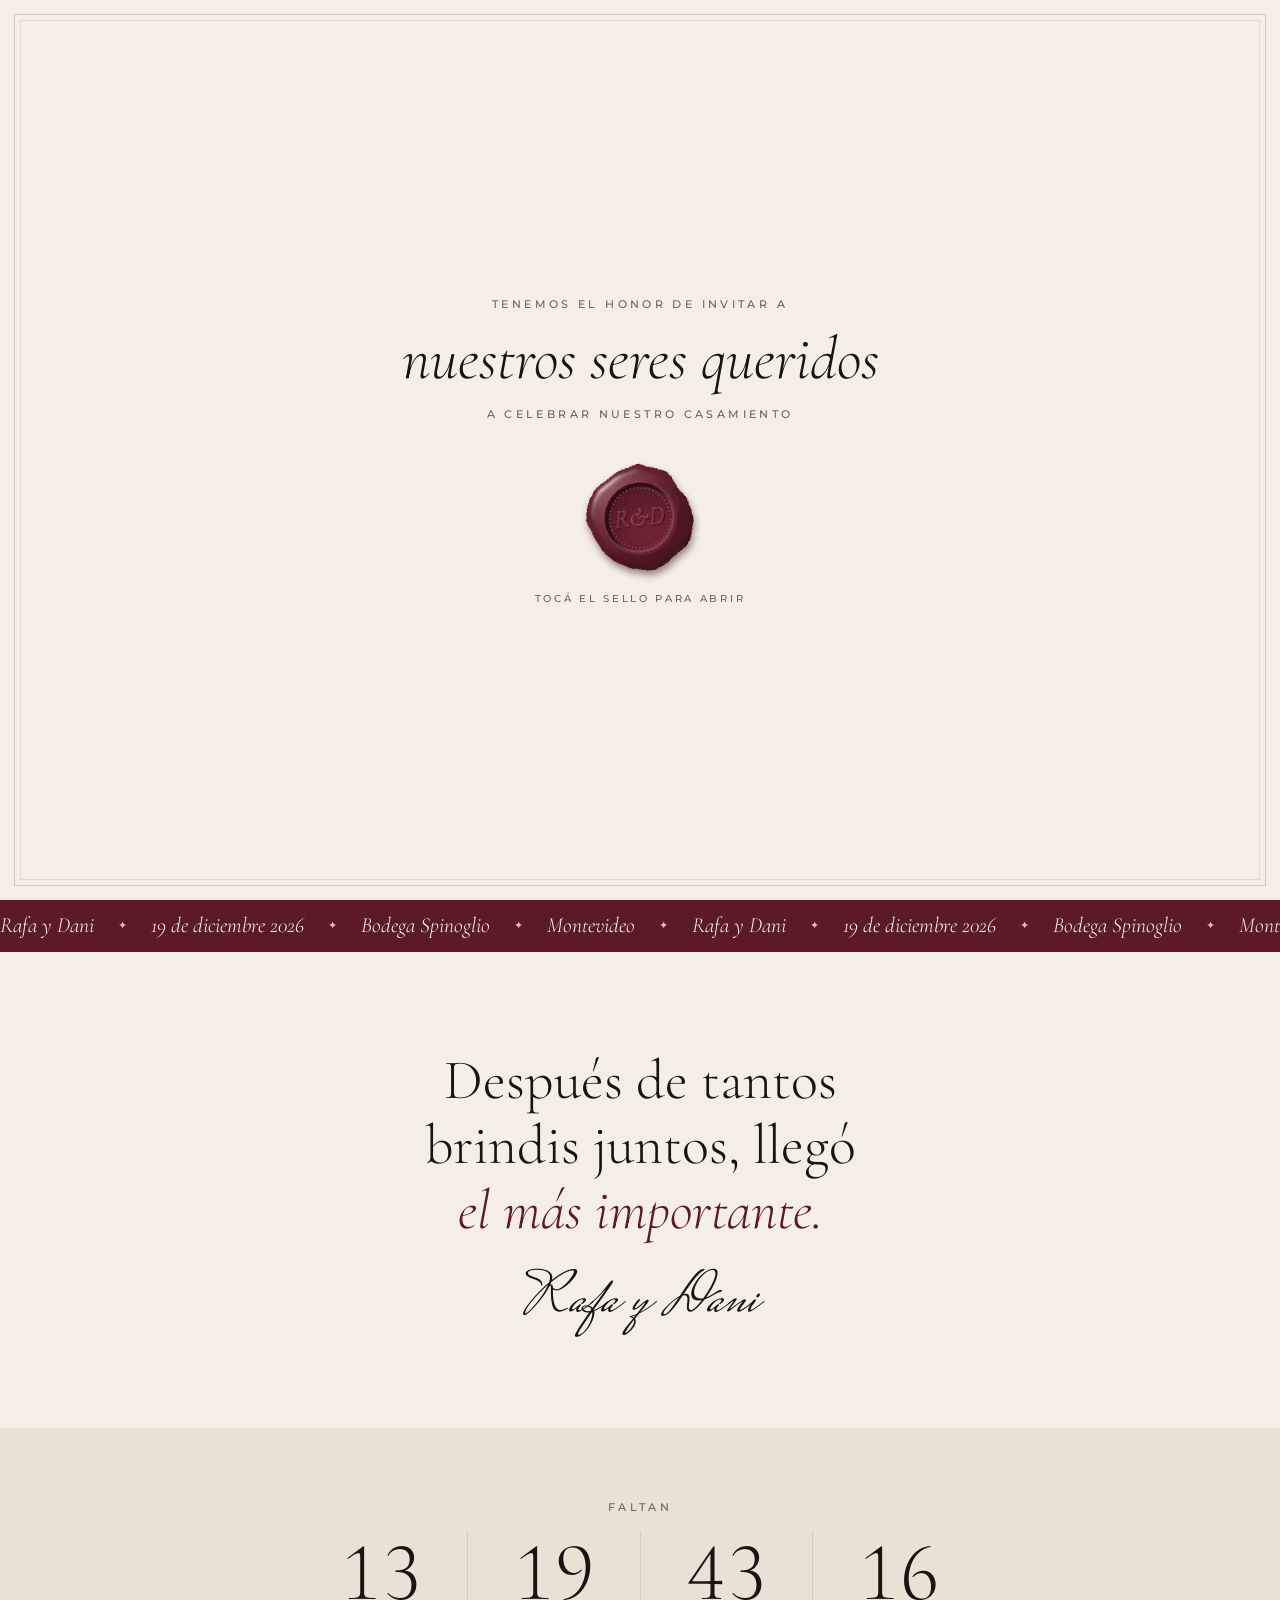
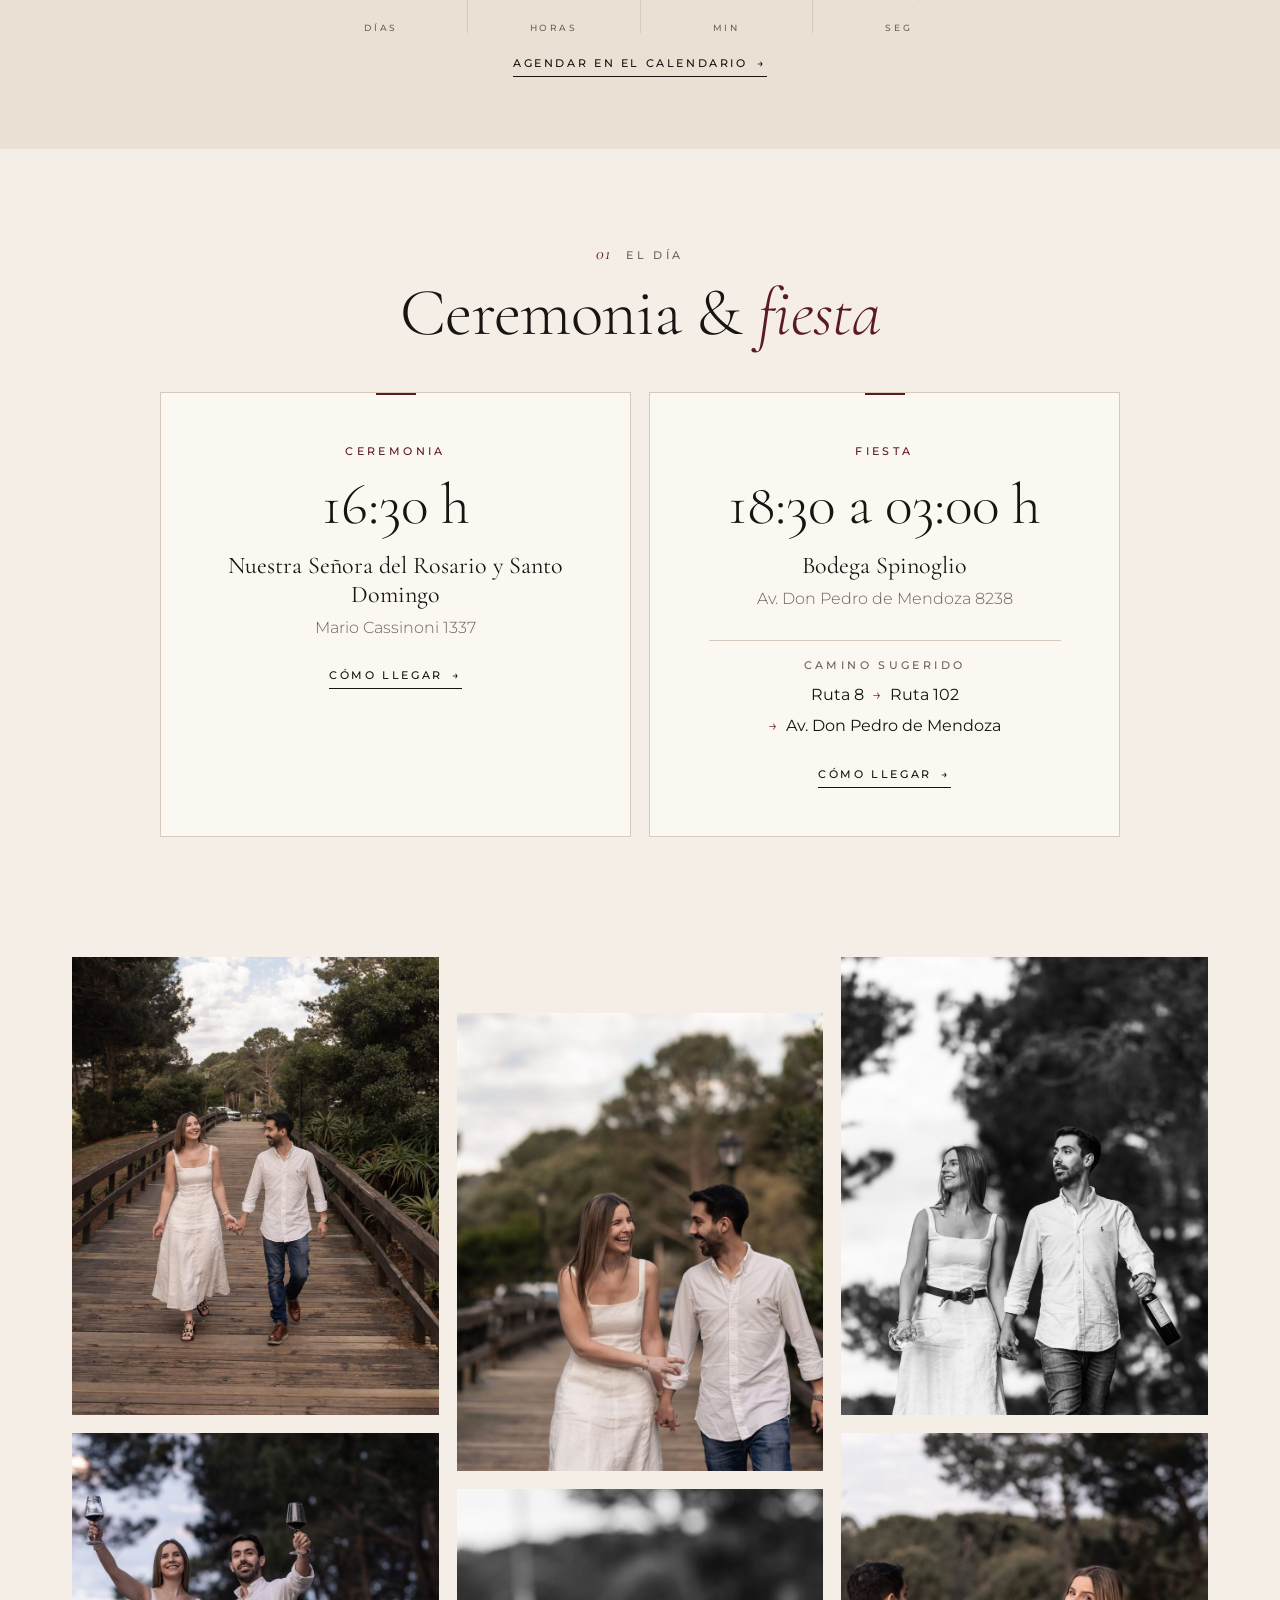
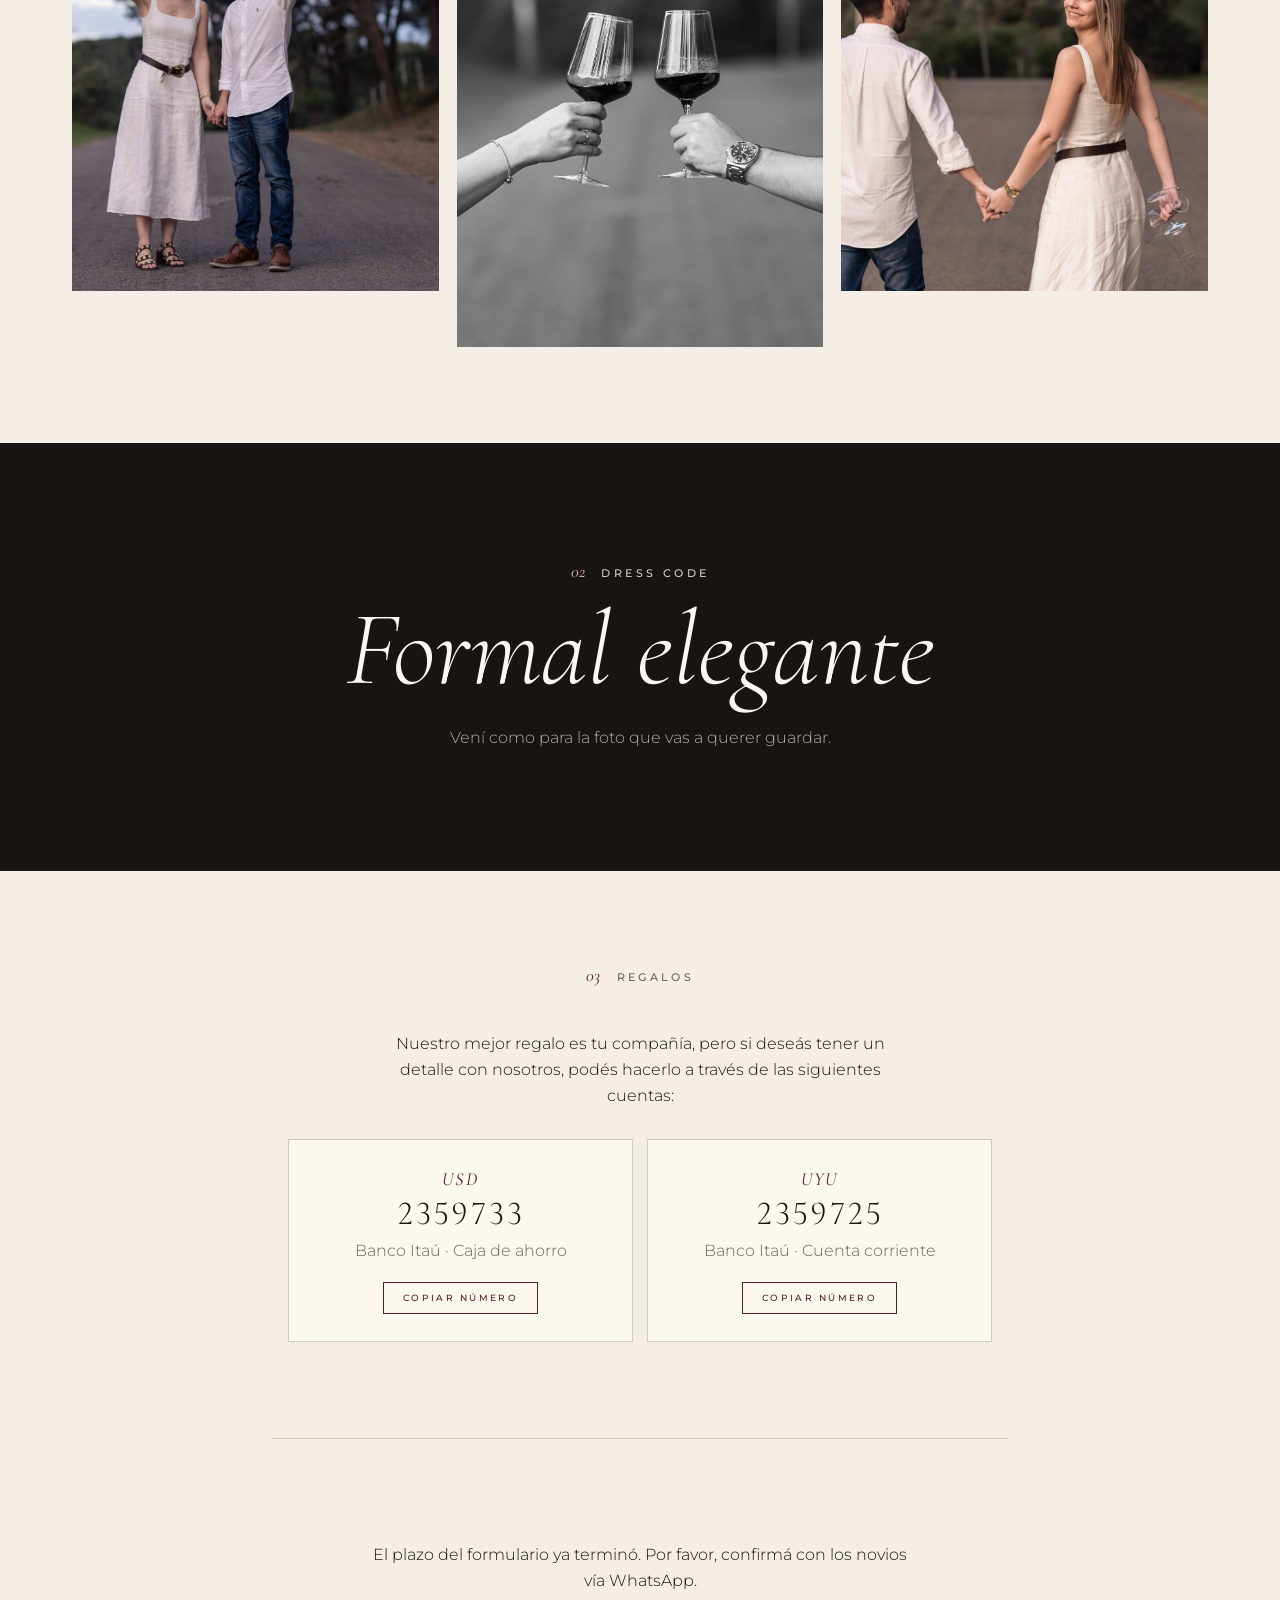
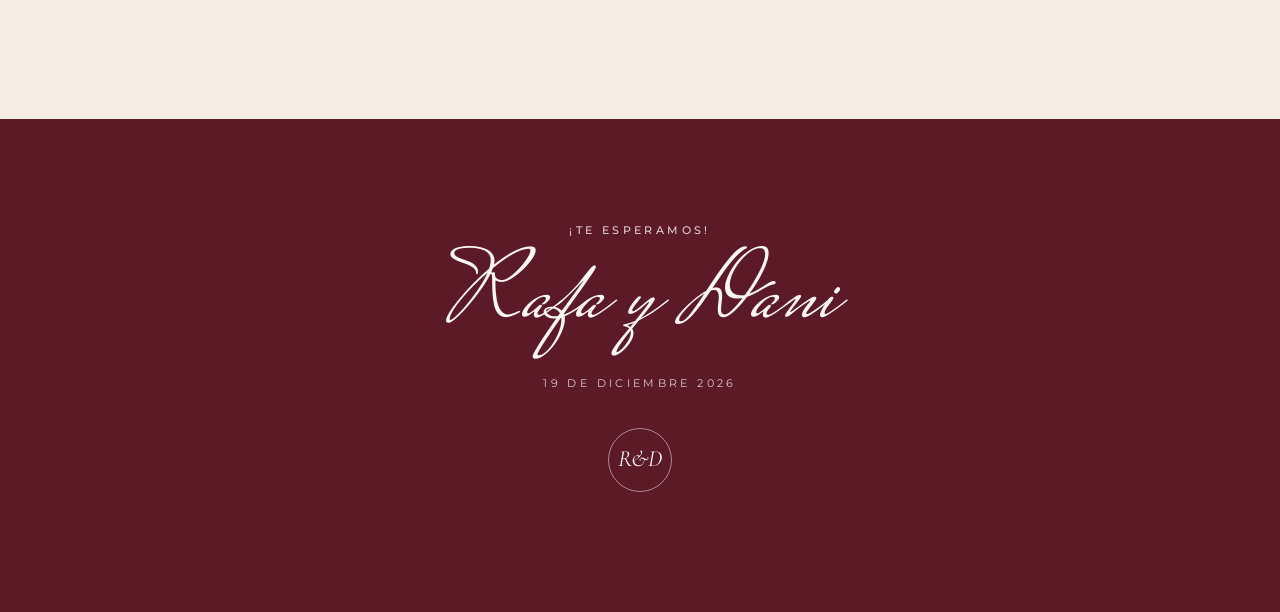
==== v2/index.html @ d3365240 "v2: sello de lacre más realista Reemplaza el círculo bordó plano por un sello dibujado en SVG: cera " ====
<!DOCTYPE html>
<html lang="es">
<head>
  <meta charset="UTF-8">
  <meta name="viewport" content="width=device-width, initial-scale=1">
  <!-- Propuesta de rediseño: comparte config.js, app.js y assets con la versión principal. -->
  <base href="../">
  <title>Rafa & Dani · 19.12.2026</title>
  <meta name="description" content="Nos casamos el 19 de diciembre de 2026. ¡Te esperamos!">
  <meta property="og:title" content="Rafa & Dani · Nos casamos">
  <meta property="og:description" content="19 de diciembre de 2026 · Confirmá tu asistencia antes del 19 de noviembre">
  <meta property="og:image" content="https://iferrero-leenspace.github.io/rafaydani/assets/og.jpg">
  <meta property="og:type" content="website">
  <meta name="theme-color" content="#F4EEE6">
  <link rel="icon" href="assets/flor.png">
  <link rel="preconnect" href="https://fonts.googleapis.com">
  <link rel="preconnect" href="https://fonts.gstatic.com" crossorigin>
  <link href="https://fonts.googleapis.com/css2?family=Cormorant+Garamond:ital,wght@0,300;0,400;0,500;1,300;1,400&family=Montserrat:ital,wght@0,300;0,400;0,500;1,300&family=Mrs+Saint+Delafield&display=swap" rel="stylesheet">
  <link rel="stylesheet" href="v2/styles.css">
</head>
<body class="cerrado">

  <!-- Sobre con lacre: el clic habilita la música -->
  <div id="sobre" class="sobre" role="dialog" aria-label="Invitación">
    <div class="sobre__contenido">
      <p class="ojo">Tenemos el honor de invitar a</p>
      <p id="sobre-para" class="sobre__para">nuestros seres queridos</p>
      <p class="ojo">a celebrar nuestro casamiento</p>
      <button id="abrir" class="lacre" type="button" aria-label="Abrir invitación">
        <!-- Sello de lacre: cera con borde irregular, brillo, disco estampado y monograma en relieve -->
        <svg class="lacre__svg" viewBox="0 0 140 140" aria-hidden="true">
          <defs>
            <radialGradient id="lacre-cera" cx="38%" cy="32%" r="80%">
              <stop offset="0" stop-color="#8E2C3E"/>
              <stop offset=".5" stop-color="#5E1626"/>
              <stop offset="1" stop-color="#2C0710"/>
            </radialGradient>
            <radialGradient id="lacre-disco" cx="62%" cy="68%" r="85%">
              <stop offset="0" stop-color="#6E1C2C"/>
              <stop offset=".75" stop-color="#4E1220"/>
              <stop offset="1" stop-color="#360A14"/>
            </radialGradient>
            <!-- borde irregular de cera derramada, suavizado -->
            <filter id="lacre-borde" x="-15%" y="-15%" width="130%" height="130%">
              <feTurbulence type="fractalNoise" baseFrequency=".03" numOctaves="2" seed="11" result="ruido"/>
              <feDisplacementMap in="SourceGraphic" in2="ruido" scale="12" xChannelSelector="R" yChannelSelector="G" result="desplazado"/>
              <feGaussianBlur in="desplazado" stdDeviation="1.4" result="suave"/>
              <feColorMatrix in="suave" type="matrix" values="1 0 0 0 0  0 1 0 0 0  0 0 1 0 0  0 0 0 20 -9"/>
            </filter>
            <!-- volumen y brillo de la cera: luz arriba a la izquierda -->
            <filter id="lacre-volumen" x="-15%" y="-15%" width="130%" height="130%">
              <feGaussianBlur in="SourceAlpha" stdDeviation="3.2" result="alto"/>
              <feSpecularLighting in="alto" surfaceScale="4" specularConstant="1" specularExponent="38" lighting-color="#FFFFFF" result="brillo">
                <fePointLight x="10" y="0" z="70"/>
              </feSpecularLighting>
              <feComposite in="brillo" in2="SourceAlpha" operator="in" result="brilloDentro"/>
              <feComposite in="SourceGraphic" in2="brilloDentro" operator="arithmetic" k2="1" k3=".42" result="conBrillo"/>
              <feComposite in="conBrillo" in2="SourceAlpha" operator="in"/>
            </filter>
            <!-- grano sutil de la cera -->
            <filter id="lacre-grano" x="0" y="0" width="100%" height="100%">
              <feTurbulence type="fractalNoise" baseFrequency="1.1" numOctaves="2" seed="4" result="g"/>
              <feColorMatrix in="g" type="matrix" values="0 0 0 0 1  0 0 0 0 .85  0 0 0 0 .88  0 0 0 .09 0" result="gc"/>
              <feComposite in="gc" in2="SourceAlpha" operator="in"/>
            </filter>
            <filter id="lacre-sombra" x="-25%" y="-25%" width="150%" height="150%">
              <feDropShadow dx="1" dy="5" stdDeviation="4" flood-color="#2A0810" flood-opacity=".45"/>
            </filter>
            <clipPath id="lacre-recorte-disco"><circle cx="70" cy="70" r="38"/></clipPath>
            <mask id="lacre-forma"><circle cx="70" cy="70" r="55" fill="#fff" filter="url(#lacre-borde)"/></mask>
          </defs>
          <g filter="url(#lacre-sombra)">
            <!-- cera -->
            <g filter="url(#lacre-volumen)">
              <circle cx="70" cy="70" r="55" fill="url(#lacre-cera)" filter="url(#lacre-borde)"/>
            </g>
            <!-- disco hundido por el sello: pared oscura arriba-izquierda, iluminada abajo-derecha -->
            <circle cx="70" cy="70" r="38" fill="url(#lacre-disco)"/>
            <g clip-path="url(#lacre-recorte-disco)" fill="none">
              <circle cx="72.6" cy="72.8" r="38" stroke="#14020A" stroke-opacity=".7" stroke-width="5"/>
              <circle cx="67.6" cy="67.4" r="38" stroke="#D88A99" stroke-opacity=".28" stroke-width="3"/>
            </g>
            <circle cx="70" cy="70" r="38.6" fill="none" stroke="#C0606F" stroke-opacity=".35" stroke-width=".8"/>
            <!-- guarda de puntitos en relieve -->
            <circle cx="70" cy="70" r="32" fill="none" stroke="#1C0409" stroke-opacity=".55" stroke-width="1.9" stroke-linecap="round" stroke-dasharray=".1 4" transform="translate(.5 .6)"/>
            <circle cx="70" cy="70" r="32" fill="none" stroke="#B9586A" stroke-opacity=".75" stroke-width="1.6" stroke-linecap="round" stroke-dasharray=".1 4"/>
            <!-- monograma en relieve -->
            <text class="lacre__mono" x="70" y="78.5" transform="translate(.8 1)" fill="#16030A" fill-opacity=".8" data-monograma>R&amp;D</text>
            <text class="lacre__mono" x="70" y="78.5" transform="translate(-.55 -.55)" fill="#D98C9B" fill-opacity=".5" data-monograma>R&amp;D</text>
            <text class="lacre__mono" x="70" y="78.5" fill="#7A2233" data-monograma>R&amp;D</text>
            <!-- grano sobre todo el sello -->
            <circle cx="70" cy="70" r="55" fill="#000" filter="url(#lacre-grano)" opacity=".9" mask="url(#lacre-forma)"/>
          </g>
        </svg>
      </button>
      <p class="sobre__ayuda">Tocá el sello para abrir</p>
    </div>
  </div>

  <main>
    <!-- Portada, estilo tapa de revista -->
    <section class="hero">
      <div class="hero__barra">
        <span class="hero__mono" data-monograma>R&amp;D</span>
      </div>
      <div class="hero__texto">
        <p class="ojo ojo--claro">Nos casamos</p>
        <h1 class="hero__nombres" data-nombres>Rafa &amp; Dani</h1>
        <div class="hero__datos">
          <span data-dia-semana>Sábado</span>
          <span class="hero__punto" aria-hidden="true"></span>
          <span data-bind="fechaTexto"></span>
          <span class="hero__punto" aria-hidden="true"></span>
          <span>Montevideo</span>
        </div>
      </div>
      <a href="#intro" class="scroll" data-ancla aria-label="Bajar">
        <span>Scroll</span>
        <i aria-hidden="true"></i>
      </a>
      <button id="hero-cambiar-foto" type="button" class="hero__cambiar-foto" hidden>
        <svg viewBox="0 0 24 24" width="16" height="16" fill="none" stroke="currentColor" stroke-width="1.6"><path d="M17 3l4 4-4 4"/><path d="M3 11V9a4 4 0 0 1 4-4h14"/><path d="M7 21l-4-4 4-4"/><path d="M21 13v2a4 4 0 0 1-4 4H3"/></svg>
        <span>Otra foto</span>
      </button>
    </section>

    <!-- Cinta animada -->
    <div class="cinta" aria-hidden="true">
      <div class="cinta__pista">
        <span data-bind="novios"></span><b>✦</b><span data-bind="fechaTexto"></span><b>✦</b><span data-bind="fiesta.lugar"></span><b>✦</b><span>Montevideo</span><b>✦</b>
        <span data-bind="novios"></span><b>✦</b><span data-bind="fechaTexto"></span><b>✦</b><span data-bind="fiesta.lugar"></span><b>✦</b><span>Montevideo</span><b>✦</b>
      </div>
    </div>

    <!-- Invitados de este link -->
    <section id="para" class="bloque para reveal" hidden>
      <p class="ojo">Esta invitación es para</p>
      <ul id="para-lista" class="para__lista"></ul>
      <p id="para-nota" class="texto-suave"></p>
    </section>

    <!-- Frase -->
    <section id="intro" class="bloque intro reveal">
      <p class="intro__frase">
        Después de tantos brindis juntos, llegó <em>el más importante.</em>
      </p>
      <p class="firma" data-bind="novios"></p>
    </section>

    <!-- Cuenta regresiva -->
    <section id="cuenta" class="bloque cuenta-bloque reveal">
      <p class="ojo">Faltan</p>
      <div class="cuenta" aria-live="off">
        <div><span id="c-dias">--</span><small>días</small></div>
        <div><span id="c-horas">--</span><small>horas</small></div>
        <div><span id="c-min">--</span><small>min</small></div>
        <div><span id="c-seg">--</span><small>seg</small></div>
      </div>
      <a id="agendar" class="enlace" target="_blank" rel="noopener">Agendar en el calendario <span aria-hidden="true">→</span></a>
    </section>

    <!-- El día -->
    <section class="bloque dia">
      <header class="encabezado reveal">
        <p class="ojo"><span class="num">01</span> El día</p>
        <h2 class="titulo">Ceremonia &amp; <em>fiesta</em></h2>
      </header>

      <div class="eventos">
        <article class="evento reveal">
          <p class="evento__tipo">Ceremonia</p>
          <p class="evento__hora" data-bind="ceremonia.hora"></p>
          <p class="evento__lugar" data-bind="ceremonia.lugar"></p>
          <p class="texto-suave" data-bind="ceremonia.direccion"></p>
          <a class="enlace" data-href="ceremonia.mapa" target="_blank" rel="noopener">Cómo llegar <span aria-hidden="true">→</span></a>
        </article>

        <article class="evento reveal">
          <p class="evento__tipo">Fiesta</p>
          <p class="evento__hora" data-bind="fiesta.hora"></p>
          <p class="evento__lugar" data-bind="fiesta.lugar"></p>
          <p class="texto-suave" data-bind="fiesta.direccion"></p>
          <div class="camino">
            <p class="ojo">Camino sugerido</p>
            <ol id="camino" class="camino__pasos"></ol>
          </div>
          <a class="enlace" data-href="fiesta.mapa" target="_blank" rel="noopener">Cómo llegar <span aria-hidden="true">→</span></a>
        </article>
      </div>
    </section>

    <!-- Galería -->
    <section id="galeria" class="bloque galeria-bloque reveal" hidden>
      <div id="fotos" class="galeria"></div>
    </section>

    <!-- Dress code: bloque oscuro -->
    <section class="bloque oscuro dress reveal">
      <p class="ojo ojo--claro"><span class="num">02</span> Dress code</p>
      <p class="dress__valor" data-bind="dressCode"></p>
      <p class="dress__nota">Vení como para la foto que vas a querer guardar.</p>
    </section>

    <!-- Regalos -->
    <section class="bloque regalos reveal">
      <header class="encabezado">
        <p class="ojo"><span class="num">03</span> Regalos</p>
      </header>
      <p class="texto" data-bind="regalos.texto"></p>
      <div id="cuentas" class="cuentas"></div>
    </section>

    <!-- Confirmación -->
    <section id="rsvp" class="bloque rsvp reveal">
      <div id="rsvp-intro">
        <p class="ojo"><span class="num">04</span> RSVP</p>
        <h2 class="titulo">Confirmá tu <em>asistencia</em></h2>
        <p class="texto-suave">Por favor, confirmá antes del <strong data-bind="rsvp.fechaLimiteTexto"></strong>.</p>
      </div>

      <form id="form" class="form" novalidate>
        <div id="form-general" class="campo" hidden>
          <label for="nombre-general">Nombre y apellido</label>
          <input id="nombre-general" type="text" autocomplete="name">
        </div>
        <div id="personas"></div>
        <div class="campo">
          <label for="mensaje">Un mensaje para los novios <span class="opc">(opcional)</span></label>
          <textarea id="mensaje" rows="3"></textarea>
        </div>
        <p id="form-error" class="form__error" role="alert"></p>
        <button id="enviar" type="submit" class="btn">Enviar confirmación</button>
      </form>

      <div id="gracias" class="gracias" hidden>
        <p class="titulo"><em>¡Gracias!</em></p>
        <p id="gracias-texto" class="texto"></p>
        <button id="modificar" type="button" class="btn btn--linea">Modificar respuesta</button>
      </div>

      <p id="rsvp-cerrado" class="texto" hidden>El plazo del formulario ya terminó. Por favor, confirmá con los novios vía WhatsApp.</p>
    </section>

    <footer class="pie">
      <p class="ojo ojo--claro">¡Te esperamos!</p>
      <p class="pie__firma" data-bind="novios"></p>
      <p class="pie__fecha" data-bind="fechaTexto"></p>
      <span class="pie__mono" data-monograma>R&amp;D</span>
    </footer>
  </main>

  <!-- Música -->
  <button id="musica" class="musica" aria-label="Pausar música" hidden>
    <svg class="musica__on" viewBox="0 0 24 24" width="20" height="20" fill="none" stroke="currentColor" stroke-width="1.3"><path d="M9 18V5l11-2v13"/><circle cx="6" cy="18" r="3"/><circle cx="17" cy="16" r="3"/></svg>
    <svg class="musica__off" viewBox="0 0 24 24" width="20" height="20" fill="none" stroke="currentColor" stroke-width="1.3"><path d="M9 18V5l11-2v13"/><circle cx="6" cy="18" r="3"/><circle cx="17" cy="16" r="3"/><path d="M3 3l18 18"/></svg>
  </button>
  <audio id="audio" loop preload="none"></audio>

  <div id="toast" class="toast" role="status"></div>

  <!-- Foto ampliada -->
  <div id="lightbox" class="lightbox" role="dialog" aria-modal="true" aria-label="Foto ampliada" hidden>
    <button id="lightbox-cerrar" class="lightbox__cerrar" type="button" aria-label="Cerrar">
      <svg viewBox="0 0 24 24" width="22" height="22" fill="none" stroke="currentColor" stroke-width="1.5"><path d="M5 5l14 14M19 5L5 19"/></svg>
    </button>
    <button id="lightbox-anterior" class="lightbox__nav lightbox__nav--prev" type="button" aria-label="Foto anterior">
      <svg viewBox="0 0 24 24" width="22" height="22" fill="none" stroke="currentColor" stroke-width="1.5"><path d="M15 5l-7 7 7 7"/></svg>
    </button>
    <figure class="lightbox__figura">
      <img id="lightbox-img" class="lightbox__img" src="" alt="Rafa y Dani">
      <figcaption id="lightbox-contador" class="lightbox__contador"></figcaption>
    </figure>
    <button id="lightbox-siguiente" class="lightbox__nav lightbox__nav--next" type="button" aria-label="Foto siguiente">
      <svg viewBox="0 0 24 24" width="22" height="22" fill="none" stroke="currentColor" stroke-width="1.5"><path d="M9 5l7 7-7 7"/></svg>
    </button>
  </div>

  <script src="config.js"></script>
  <script src="app.js"></script>
  <script src="v2/v2.js"></script>
</body>
</html>
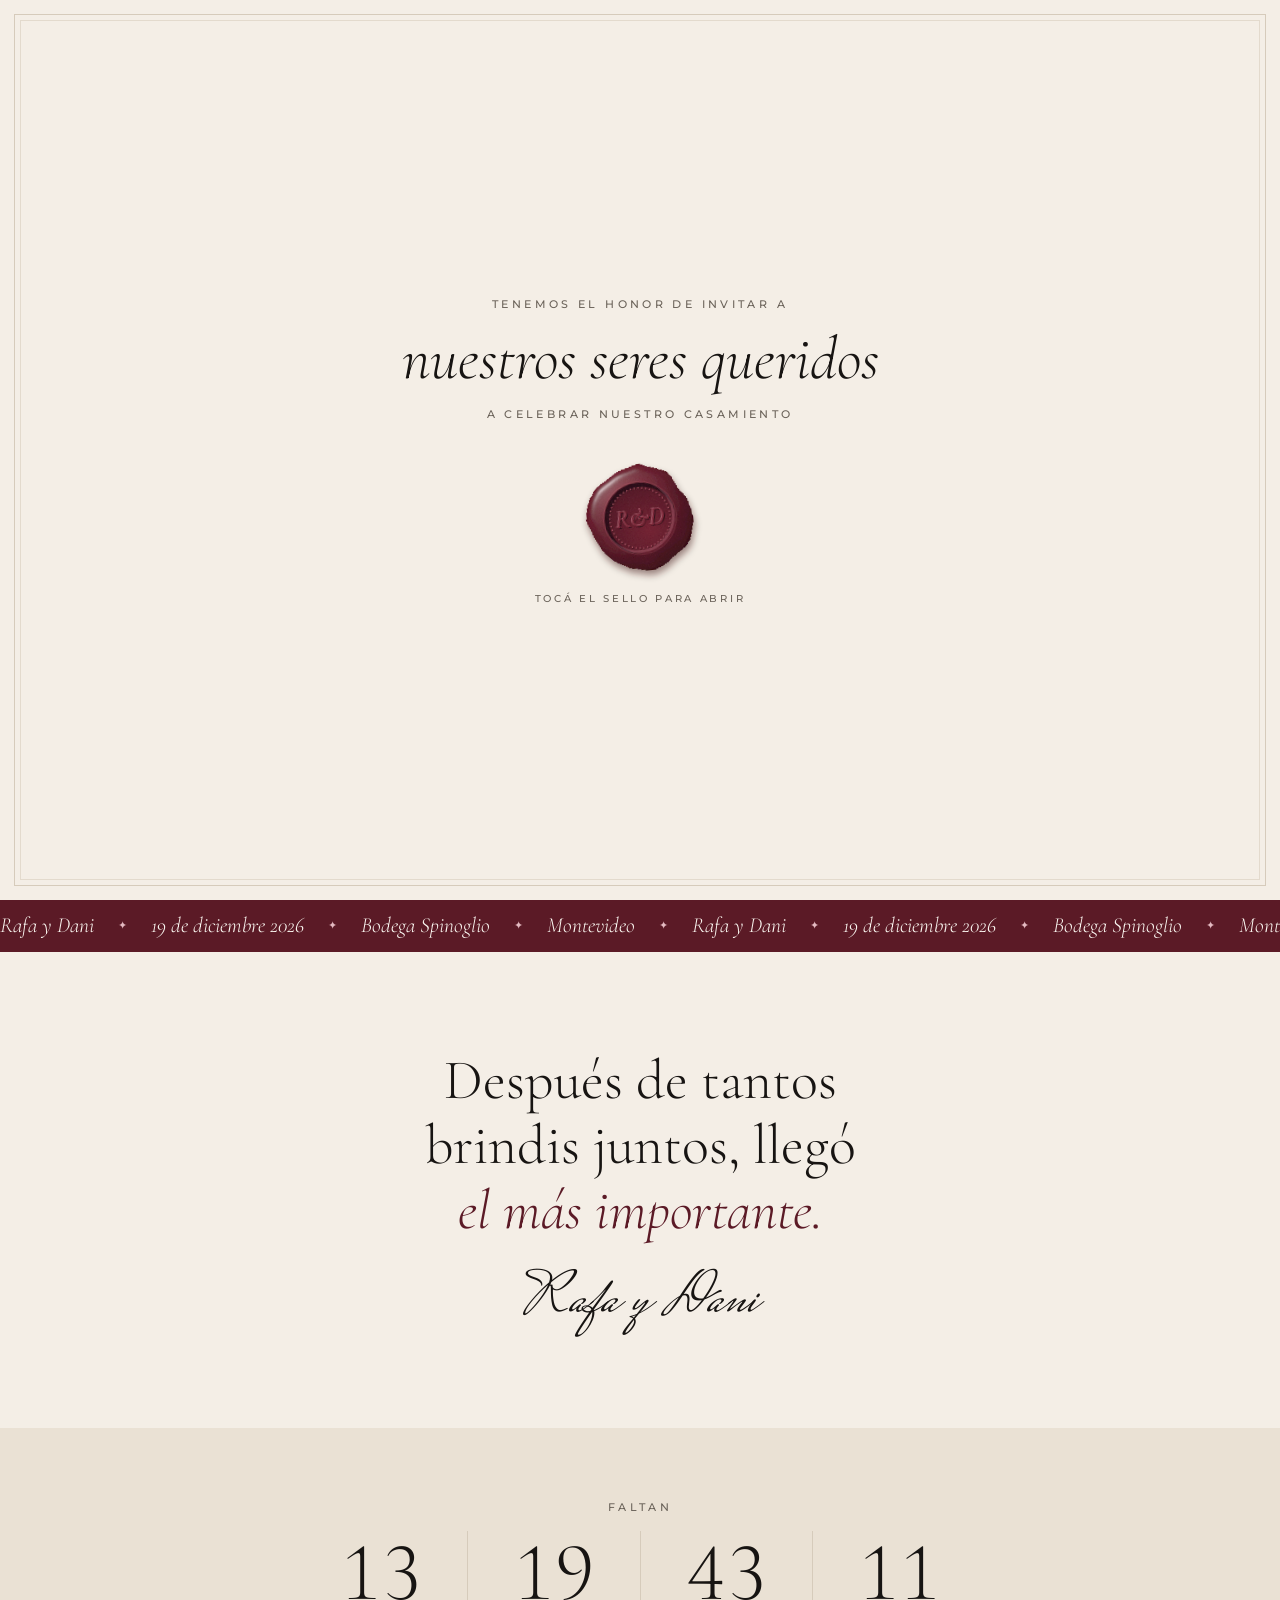
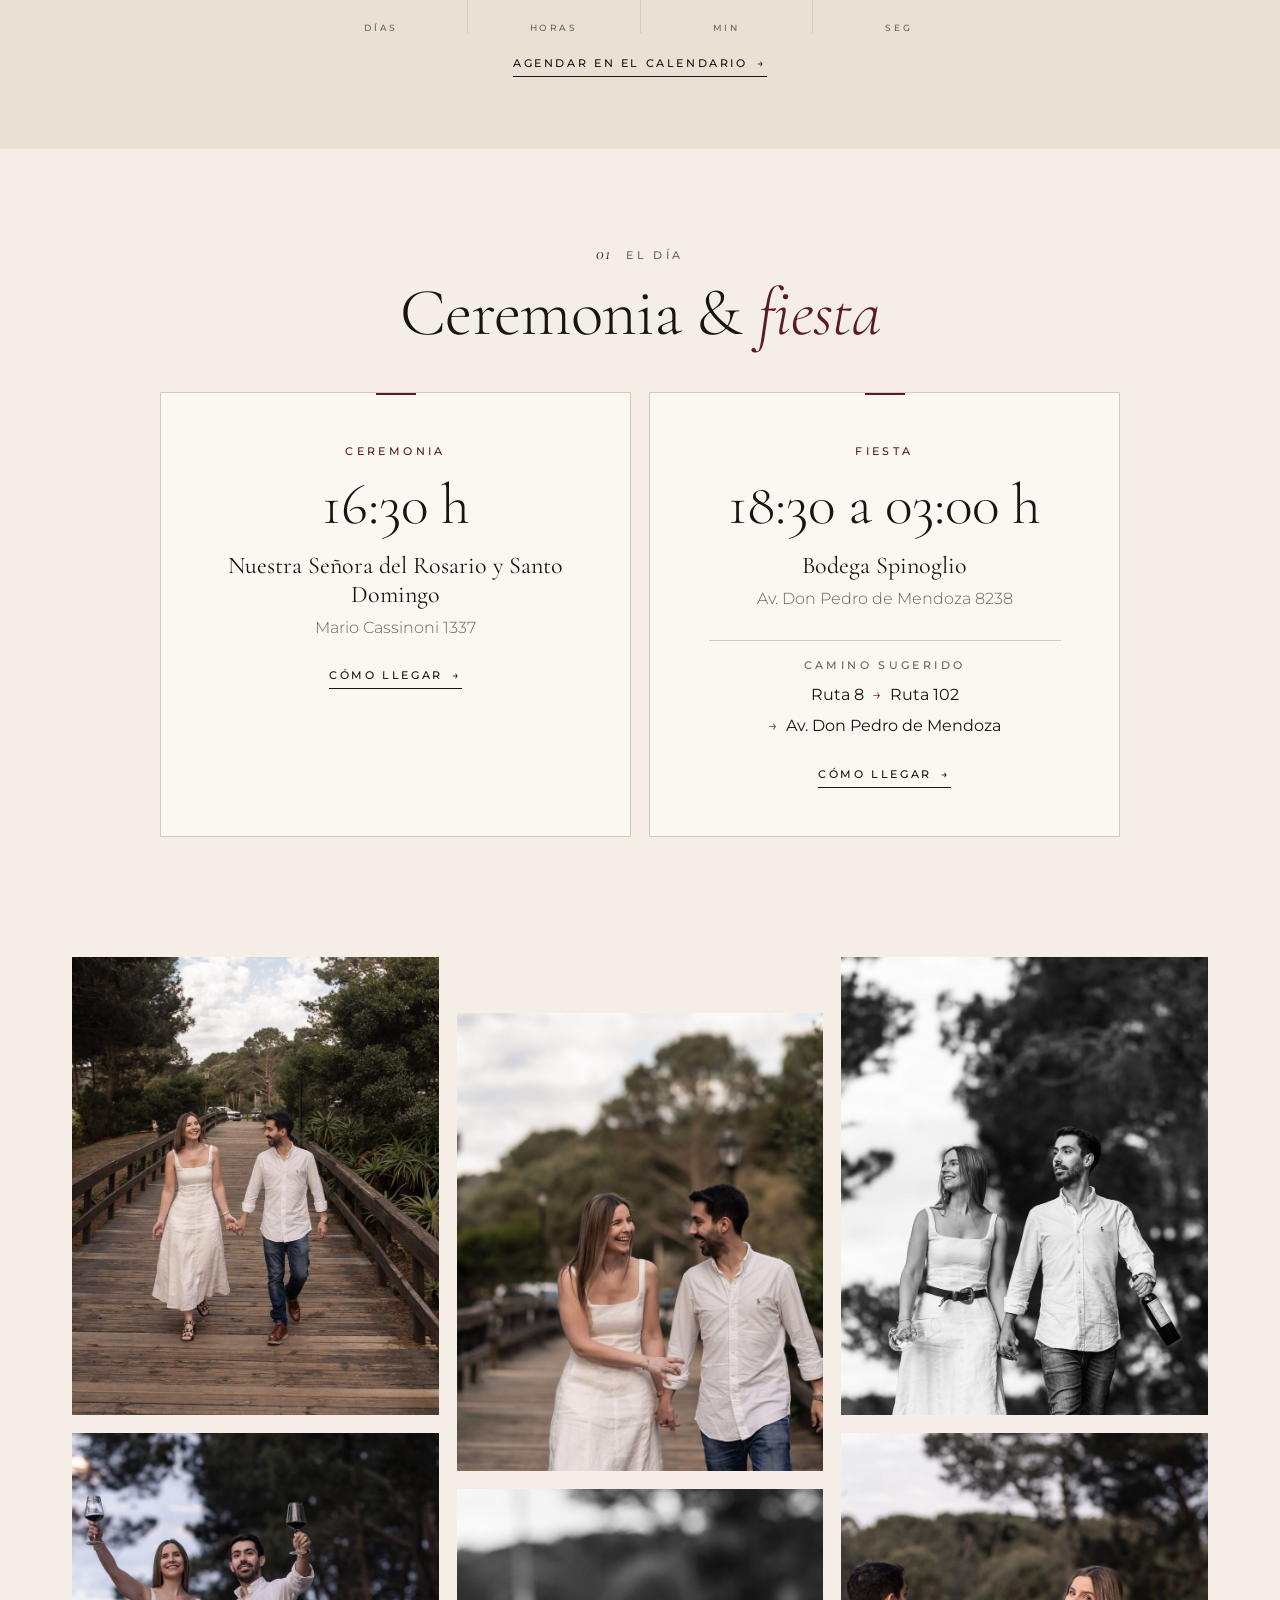
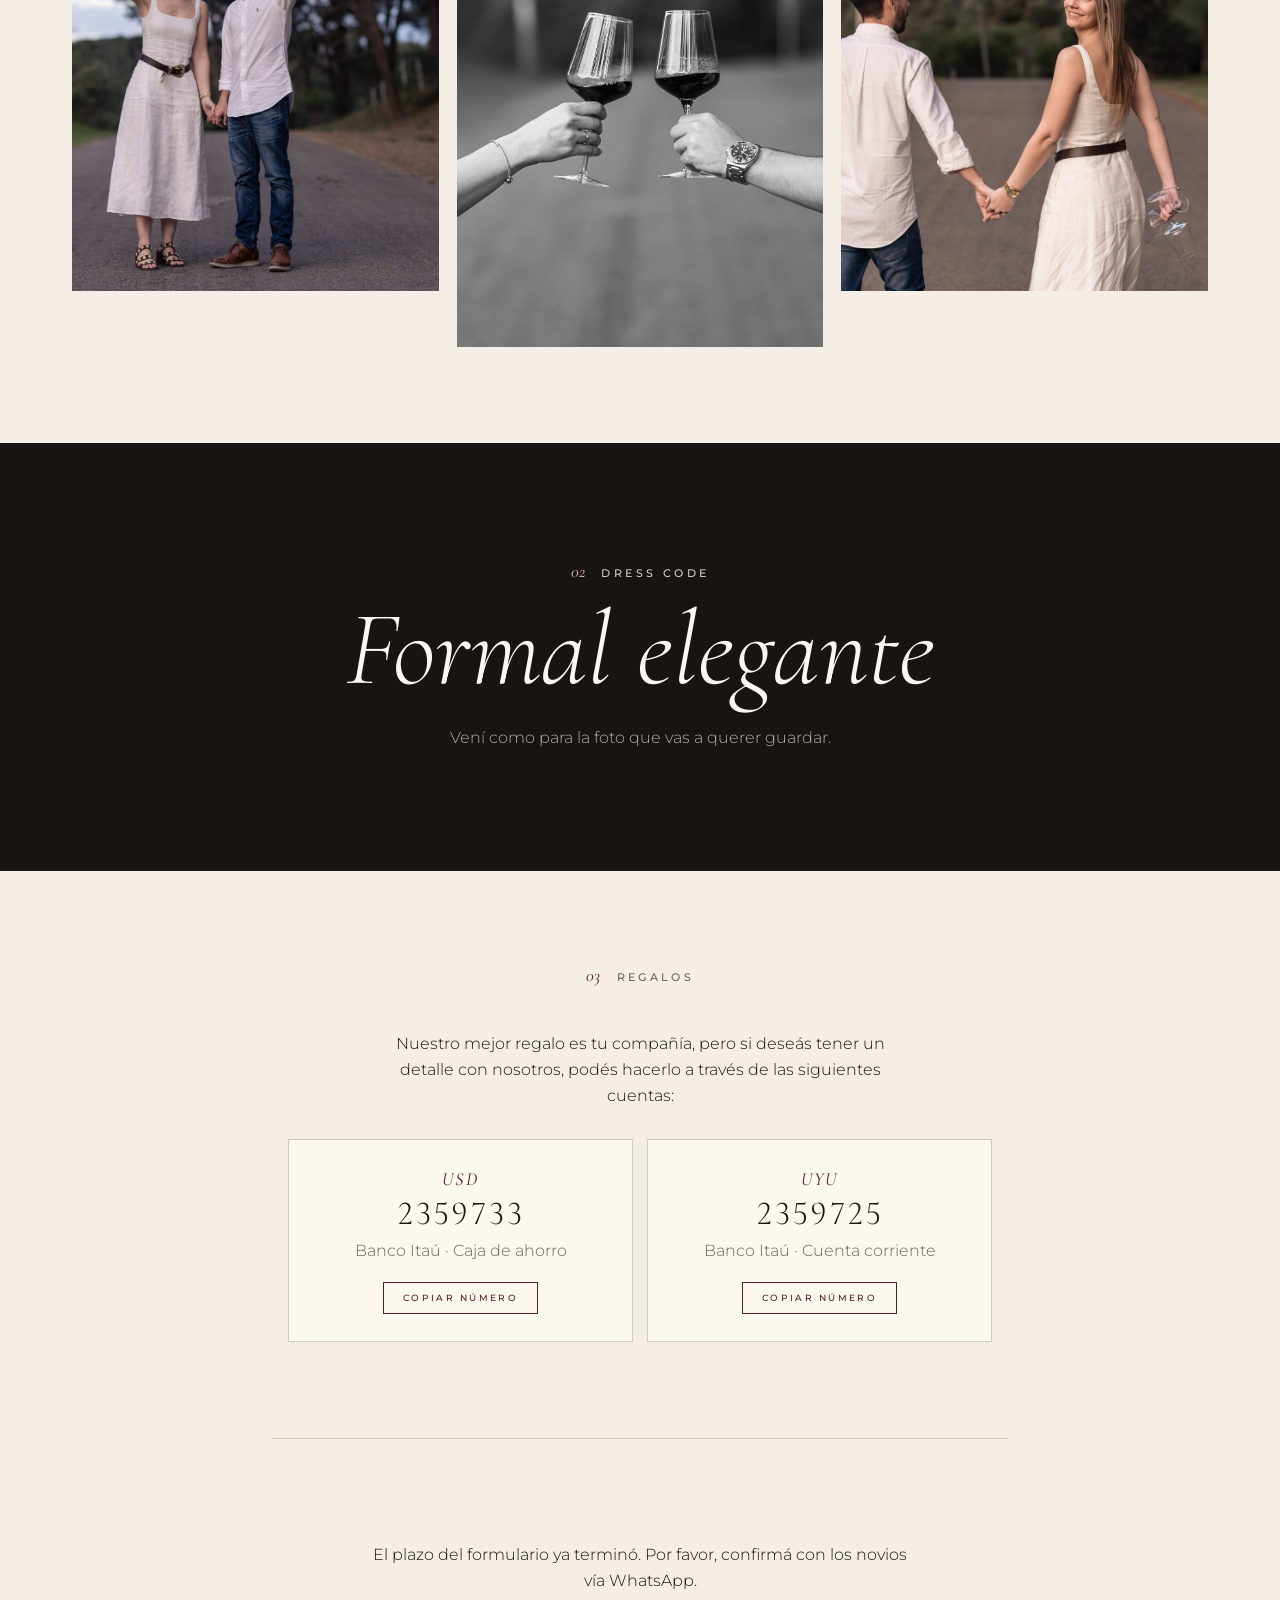
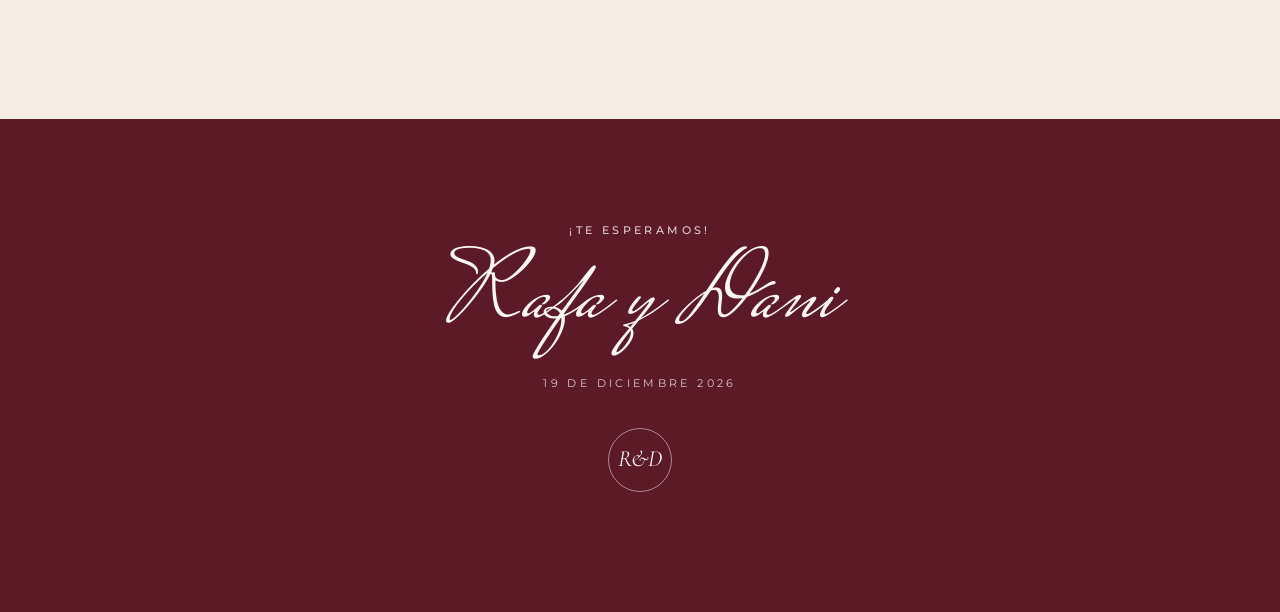
==== commit 51c6e234: "Centrar el monograma del sello aunque haya CSS viejo en caché En un celular se vio la página nueva c" ====
--- a/v2/index.html
+++ b/v2/index.html
@@ -16,7 +16,7 @@
   <link rel="preconnect" href="https://fonts.googleapis.com">
   <link rel="preconnect" href="https://fonts.gstatic.com" crossorigin>
   <link href="https://fonts.googleapis.com/css2?family=Cormorant+Garamond:ital,wght@0,300;0,400;0,500;1,300;1,400&family=Montserrat:ital,wght@0,300;0,400;0,500;1,300&family=Mrs+Saint+Delafield&display=swap" rel="stylesheet">
-  <link rel="stylesheet" href="v2/styles.css">
+  <link rel="stylesheet" href="v2/styles.css?v=20261011">
 </head>
 <body class="cerrado">
 
@@ -28,7 +28,7 @@
       <p class="ojo">a celebrar nuestro casamiento</p>
       <button id="abrir" class="lacre" type="button" aria-label="Abrir invitación">
         <!-- Sello de lacre: cera con borde irregular, brillo, disco estampado y monograma en relieve -->
-        <svg class="lacre__svg" viewBox="0 0 140 140" aria-hidden="true">
+        <svg class="lacre__svg" viewBox="0 0 140 140" width="132" height="132" aria-hidden="true">
           <defs>
             <radialGradient id="lacre-cera" cx="38%" cy="32%" r="80%">
               <stop offset="0" stop-color="#8E2C3E"/>
@@ -85,9 +85,9 @@
             <circle cx="70" cy="70" r="32" fill="none" stroke="#1C0409" stroke-opacity=".55" stroke-width="1.9" stroke-linecap="round" stroke-dasharray=".1 4" transform="translate(.5 .6)"/>
             <circle cx="70" cy="70" r="32" fill="none" stroke="#B9586A" stroke-opacity=".75" stroke-width="1.6" stroke-linecap="round" stroke-dasharray=".1 4"/>
             <!-- monograma en relieve -->
-            <text class="lacre__mono" x="70" y="78.5" transform="translate(.8 1)" fill="#16030A" fill-opacity=".8" data-monograma>R&amp;D</text>
-            <text class="lacre__mono" x="70" y="78.5" transform="translate(-.55 -.55)" fill="#D98C9B" fill-opacity=".5" data-monograma>R&amp;D</text>
-            <text class="lacre__mono" x="70" y="78.5" fill="#7A2233" data-monograma>R&amp;D</text>
+            <text class="lacre__mono" x="70" y="78.5" text-anchor="middle" font-family="'Cormorant Garamond', Georgia, serif" font-style="italic" font-size="27" transform="translate(.8 1)" fill="#16030A" fill-opacity=".8" data-monograma>R&amp;D</text>
+            <text class="lacre__mono" x="70" y="78.5" text-anchor="middle" font-family="'Cormorant Garamond', Georgia, serif" font-style="italic" font-size="27" transform="translate(-.55 -.55)" fill="#D98C9B" fill-opacity=".5" data-monograma>R&amp;D</text>
+            <text class="lacre__mono" x="70" y="78.5" text-anchor="middle" font-family="'Cormorant Garamond', Georgia, serif" font-style="italic" font-size="27" fill="#7A2233" data-monograma>R&amp;D</text>
             <!-- grano sobre todo el sello -->
             <circle cx="70" cy="70" r="55" fill="#000" filter="url(#lacre-grano)" opacity=".9" mask="url(#lacre-forma)"/>
           </g>
@@ -275,8 +275,8 @@
     </button>
   </div>
 
-  <script src="config.js"></script>
-  <script src="app.js"></script>
-  <script src="v2/v2.js"></script>
+  <script src="config.js?v=20261011"></script>
+  <script src="app.js?v=20261011"></script>
+  <script src="v2/v2.js?v=20261011"></script>
 </body>
 </html>
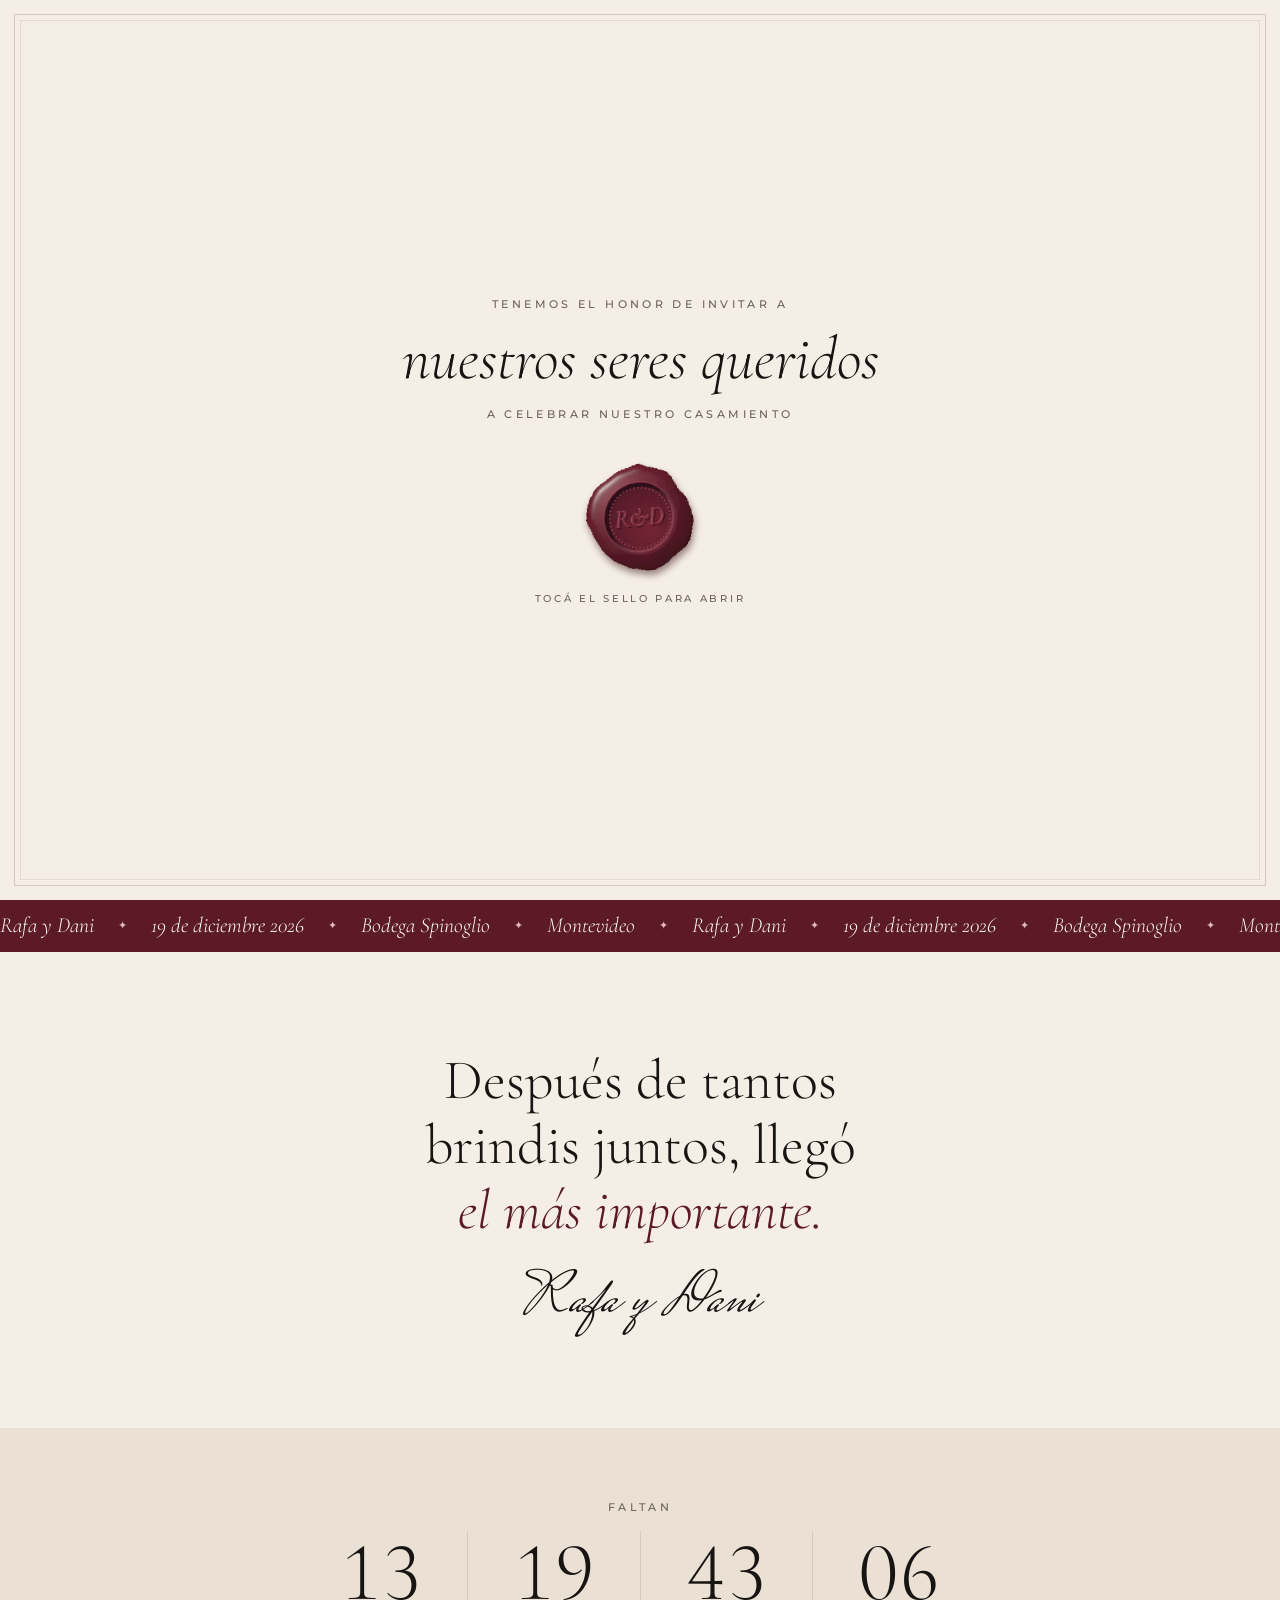
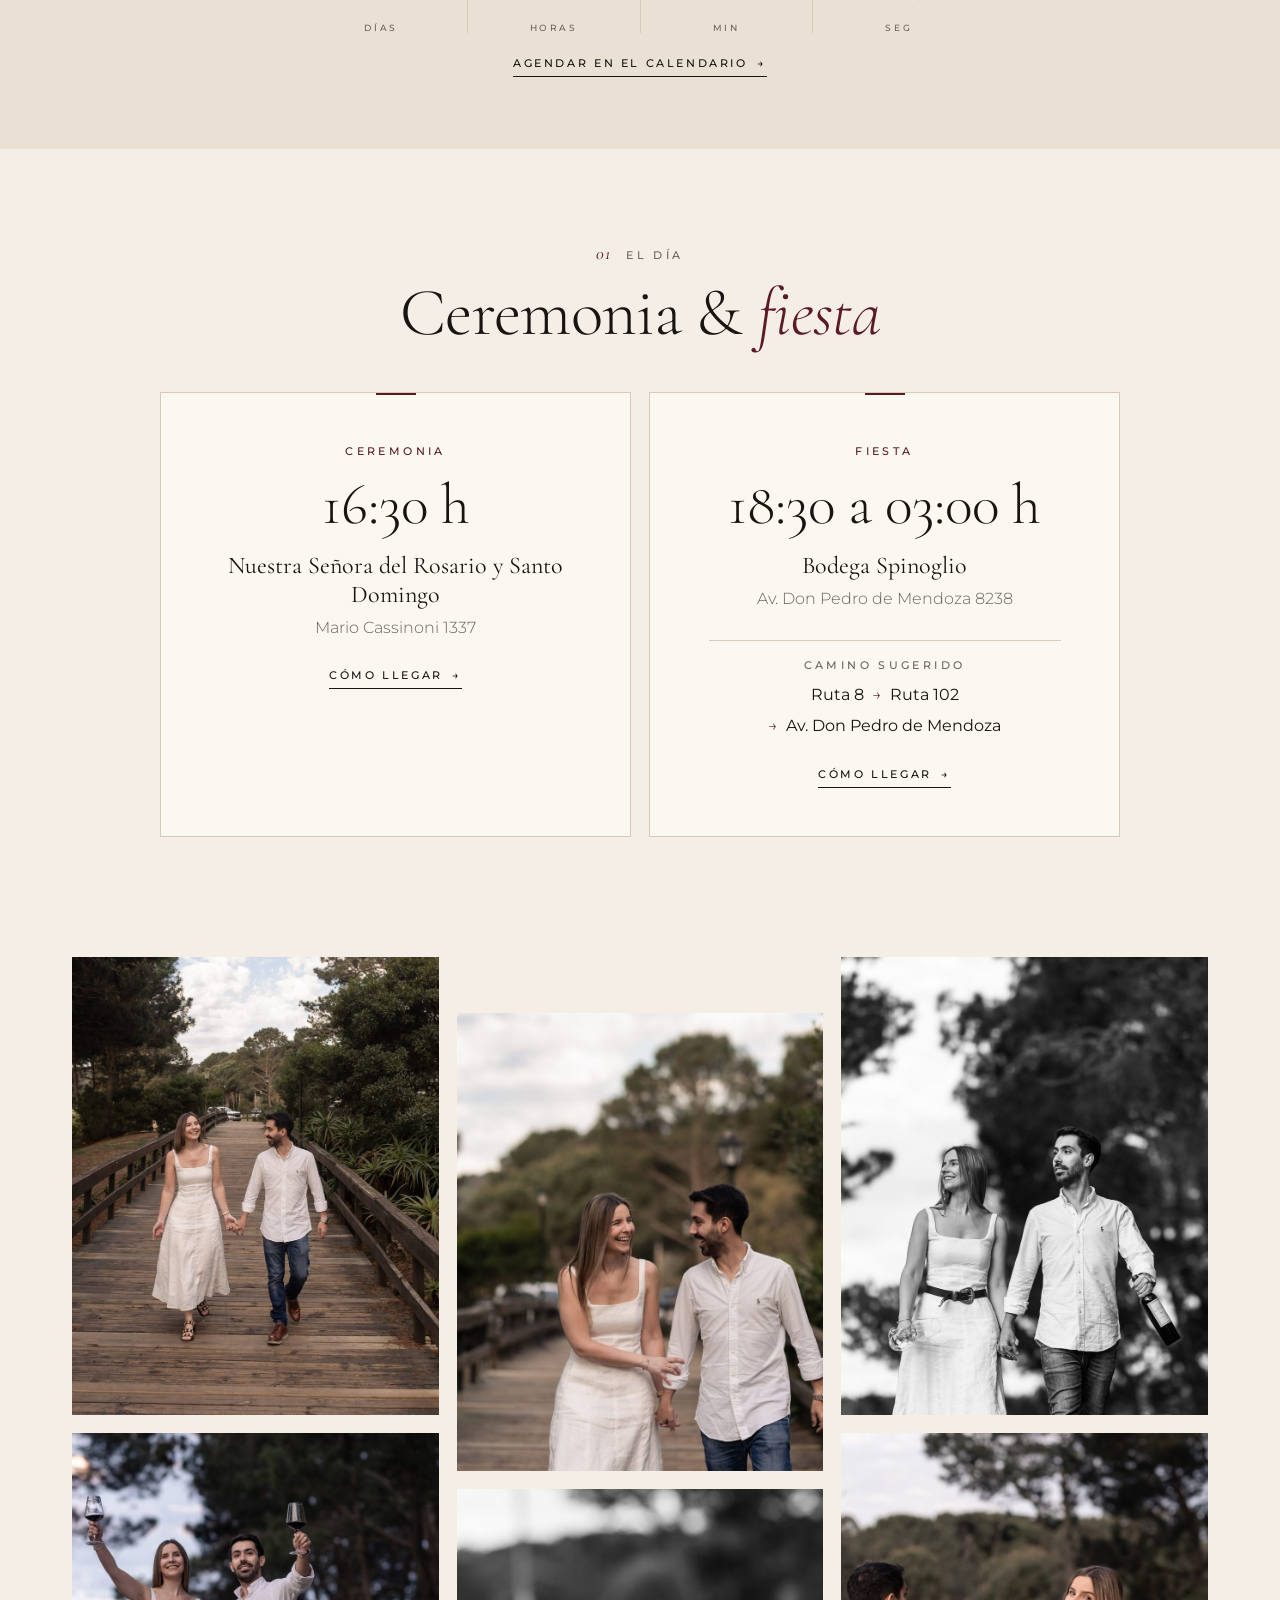
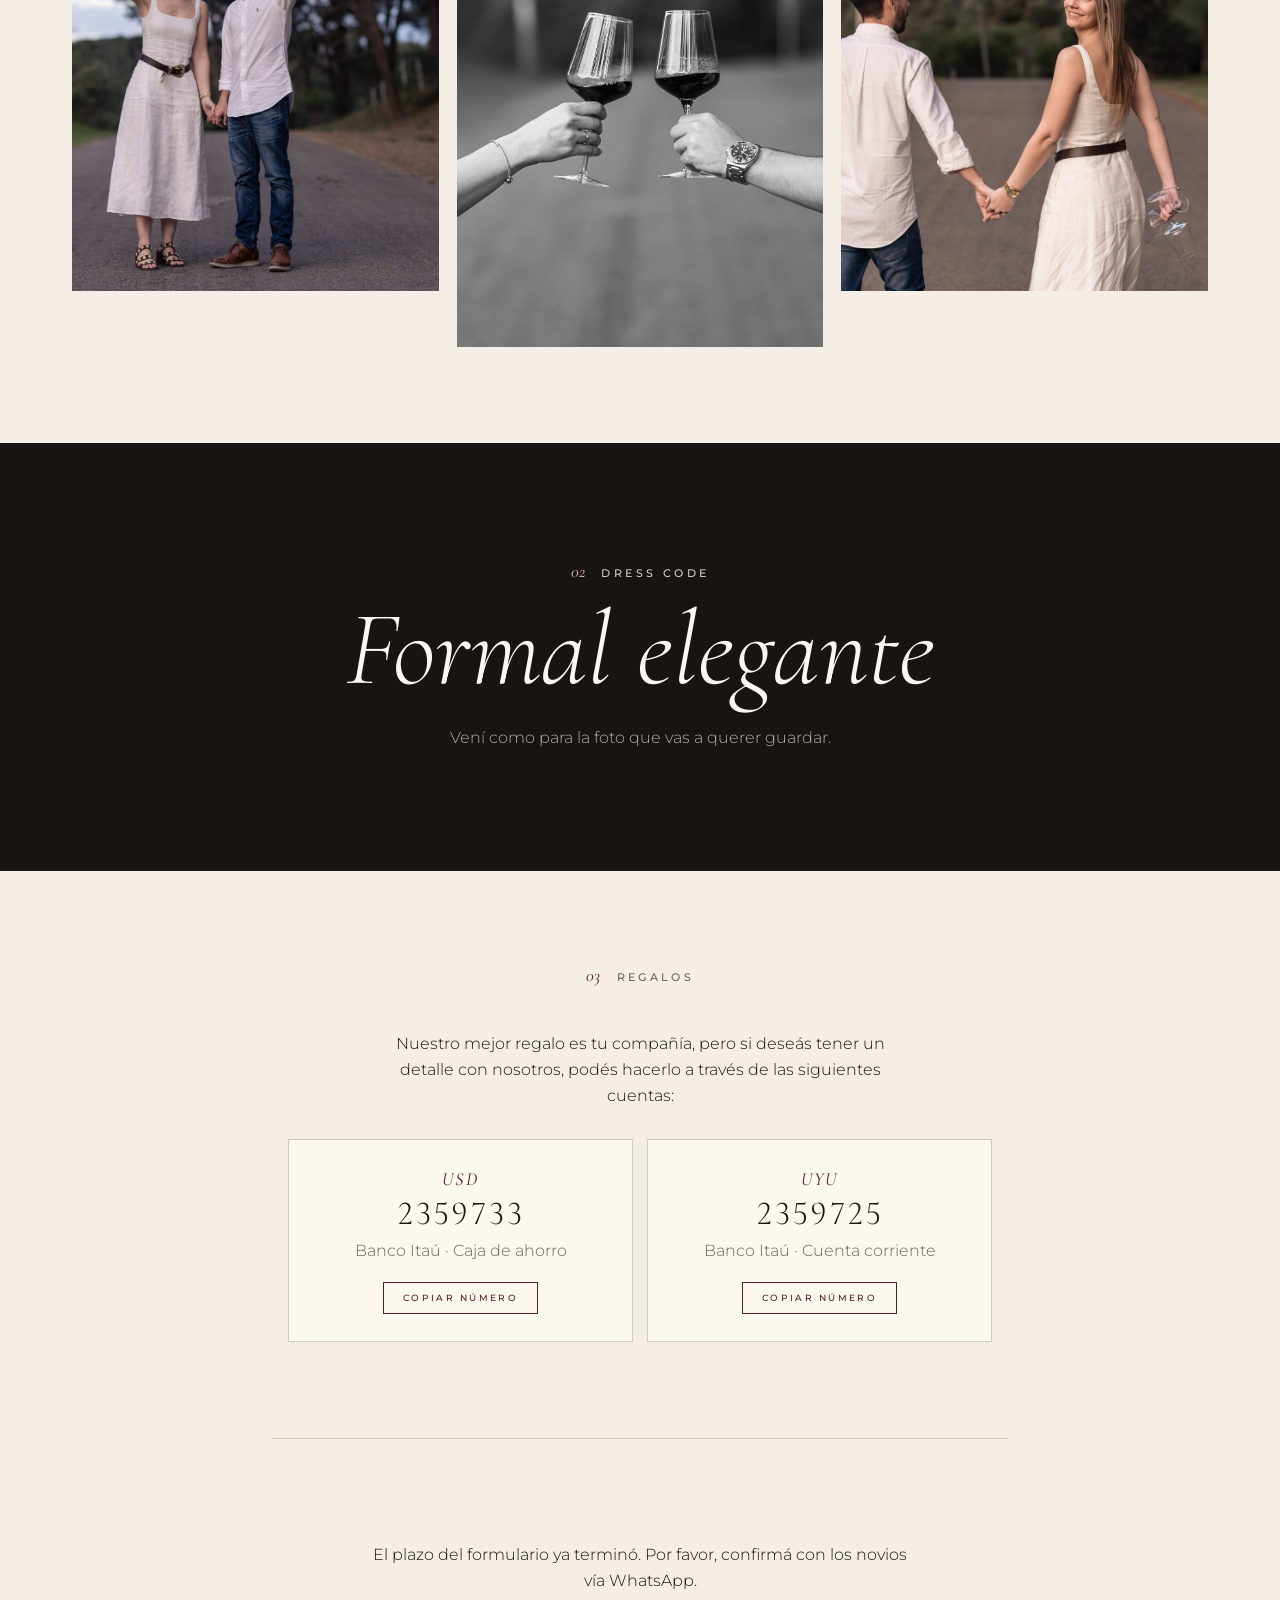
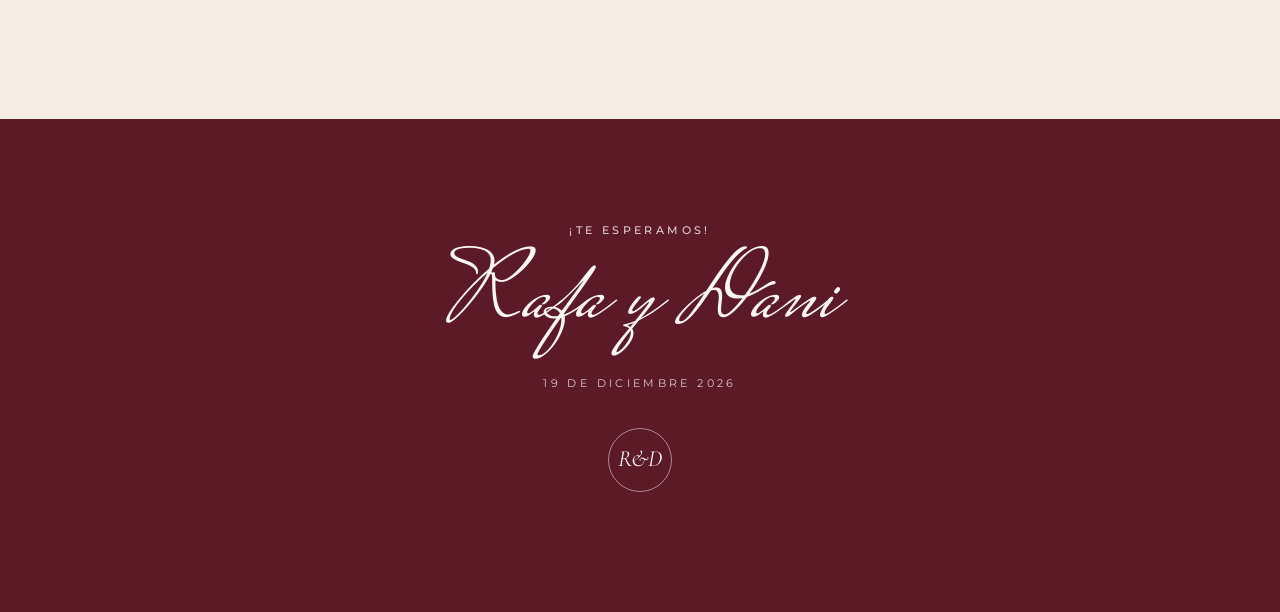
==== commit 8fc57a00: "v2: cinta que siempre llena la pantalla, imagen de WhatsApp nueva y generador propio - Cinta: el tex" ====
--- a/v2/index.html
+++ b/v2/index.html
@@ -5,18 +5,22 @@
   <meta name="viewport" content="width=device-width, initial-scale=1">
   <!-- Propuesta de rediseño: comparte config.js, app.js y assets con la versión principal. -->
   <base href="../">
-  <title>Rafa & Dani · 19.12.2026</title>
+  <title>Rafa &amp; Dani · 19.12.2026</title>
   <meta name="description" content="Nos casamos el 19 de diciembre de 2026. ¡Te esperamos!">
-  <meta property="og:title" content="Rafa & Dani · Nos casamos">
+  <meta property="og:title" content="Rafa &amp; Dani · Nos casamos">
   <meta property="og:description" content="19 de diciembre de 2026 · Confirmá tu asistencia antes del 19 de noviembre">
-  <meta property="og:image" content="https://iferrero-leenspace.github.io/rafaydani/assets/og.jpg">
+  <meta property="og:image" content="https://iferrero-leenspace.github.io/rafaydani/assets/og-v2.jpg">
+  <meta property="og:image:width" content="1200">
+  <meta property="og:image:height" content="630">
+  <meta property="og:image:alt" content="Rafa &amp; Dani, nos casamos el 19 de diciembre de 2026">
   <meta property="og:type" content="website">
+  <meta property="og:locale" content="es_UY">
   <meta name="theme-color" content="#F4EEE6">
   <link rel="icon" href="assets/flor.png">
   <link rel="preconnect" href="https://fonts.googleapis.com">
   <link rel="preconnect" href="https://fonts.gstatic.com" crossorigin>
   <link href="https://fonts.googleapis.com/css2?family=Cormorant+Garamond:ital,wght@0,300;0,400;0,500;1,300;1,400&family=Montserrat:ital,wght@0,300;0,400;0,500;1,300&family=Mrs+Saint+Delafield&display=swap" rel="stylesheet">
-  <link rel="stylesheet" href="v2/styles.css?v=20261011">
+  <link rel="stylesheet" href="v2/styles.css?v=20261013">
 </head>
 <body class="cerrado">
 
@@ -127,8 +131,8 @@
     <!-- Cinta animada -->
     <div class="cinta" aria-hidden="true">
       <div class="cinta__pista">
-        <span data-bind="novios"></span><b>✦</b><span data-bind="fechaTexto"></span><b>✦</b><span data-bind="fiesta.lugar"></span><b>✦</b><span>Montevideo</span><b>✦</b>
-        <span data-bind="novios"></span><b>✦</b><span data-bind="fechaTexto"></span><b>✦</b><span data-bind="fiesta.lugar"></span><b>✦</b><span>Montevideo</span><b>✦</b>
+        <div class="cinta__grupo"><span data-bind="novios"></span><b>✦</b><span data-bind="fechaTexto"></span><b>✦</b><span data-bind="fiesta.lugar"></span><b>✦</b><span>Montevideo</span><b>✦</b></div>
+        <div class="cinta__grupo"><span data-bind="novios"></span><b>✦</b><span data-bind="fechaTexto"></span><b>✦</b><span data-bind="fiesta.lugar"></span><b>✦</b><span>Montevideo</span><b>✦</b></div>
       </div>
     </div>
 
@@ -275,8 +279,8 @@
     </button>
   </div>
 
-  <script src="config.js?v=20261011"></script>
-  <script src="app.js?v=20261011"></script>
-  <script src="v2/v2.js?v=20261011"></script>
+  <script src="config.js?v=20261013"></script>
+  <script src="app.js?v=20261013"></script>
+  <script src="v2/v2.js?v=20261013"></script>
 </body>
 </html>
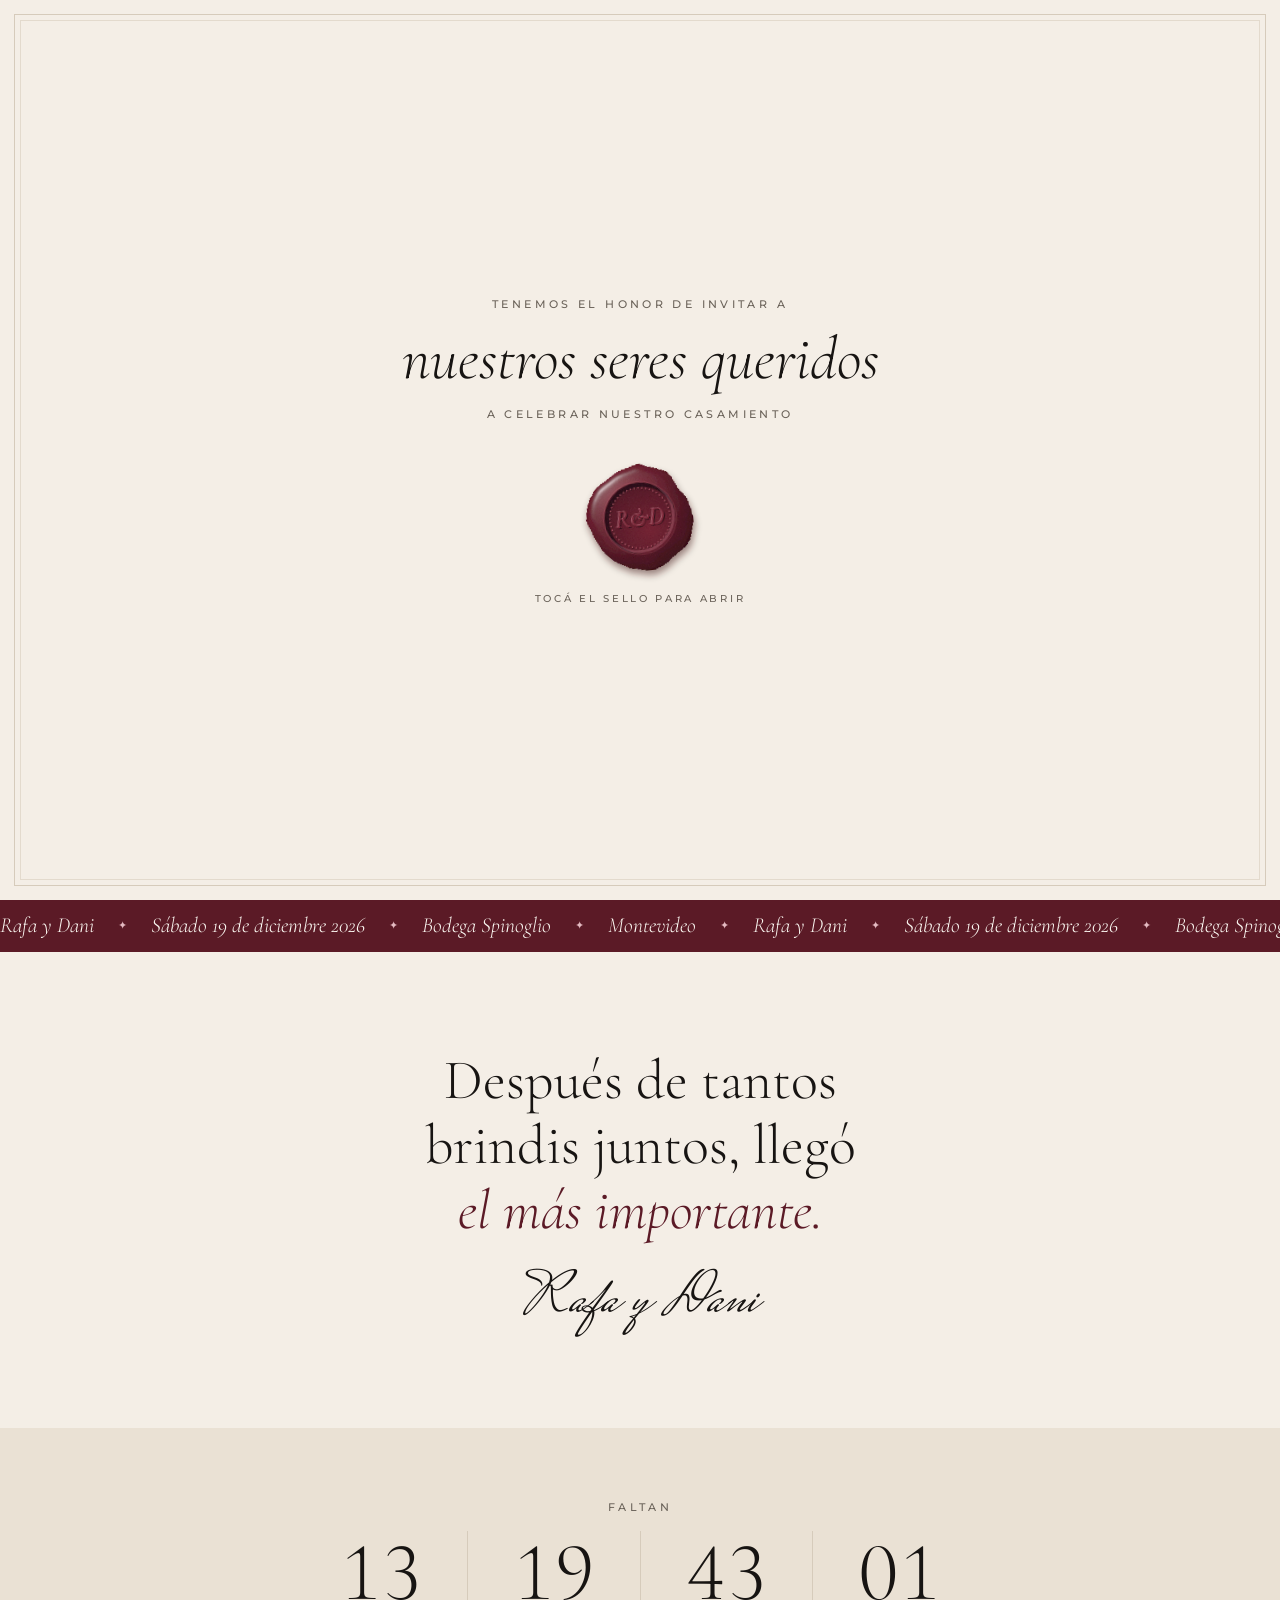
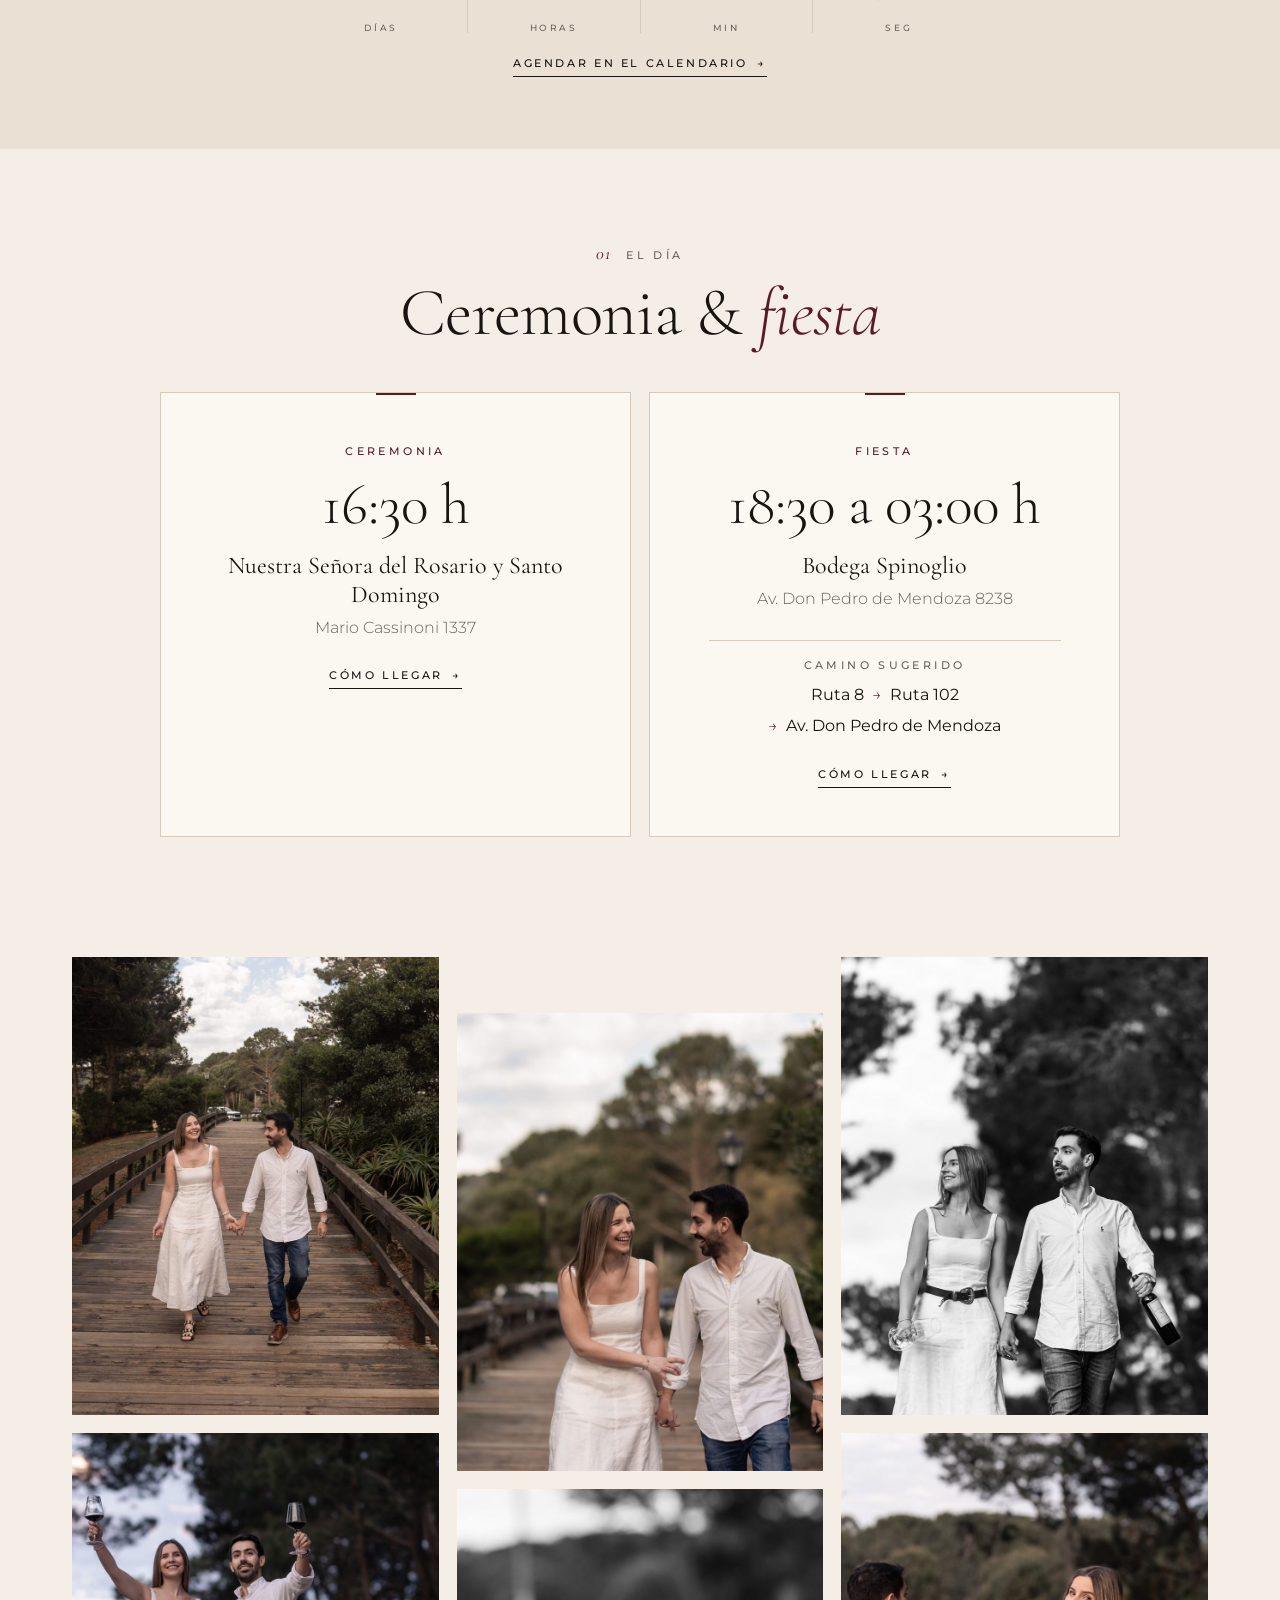
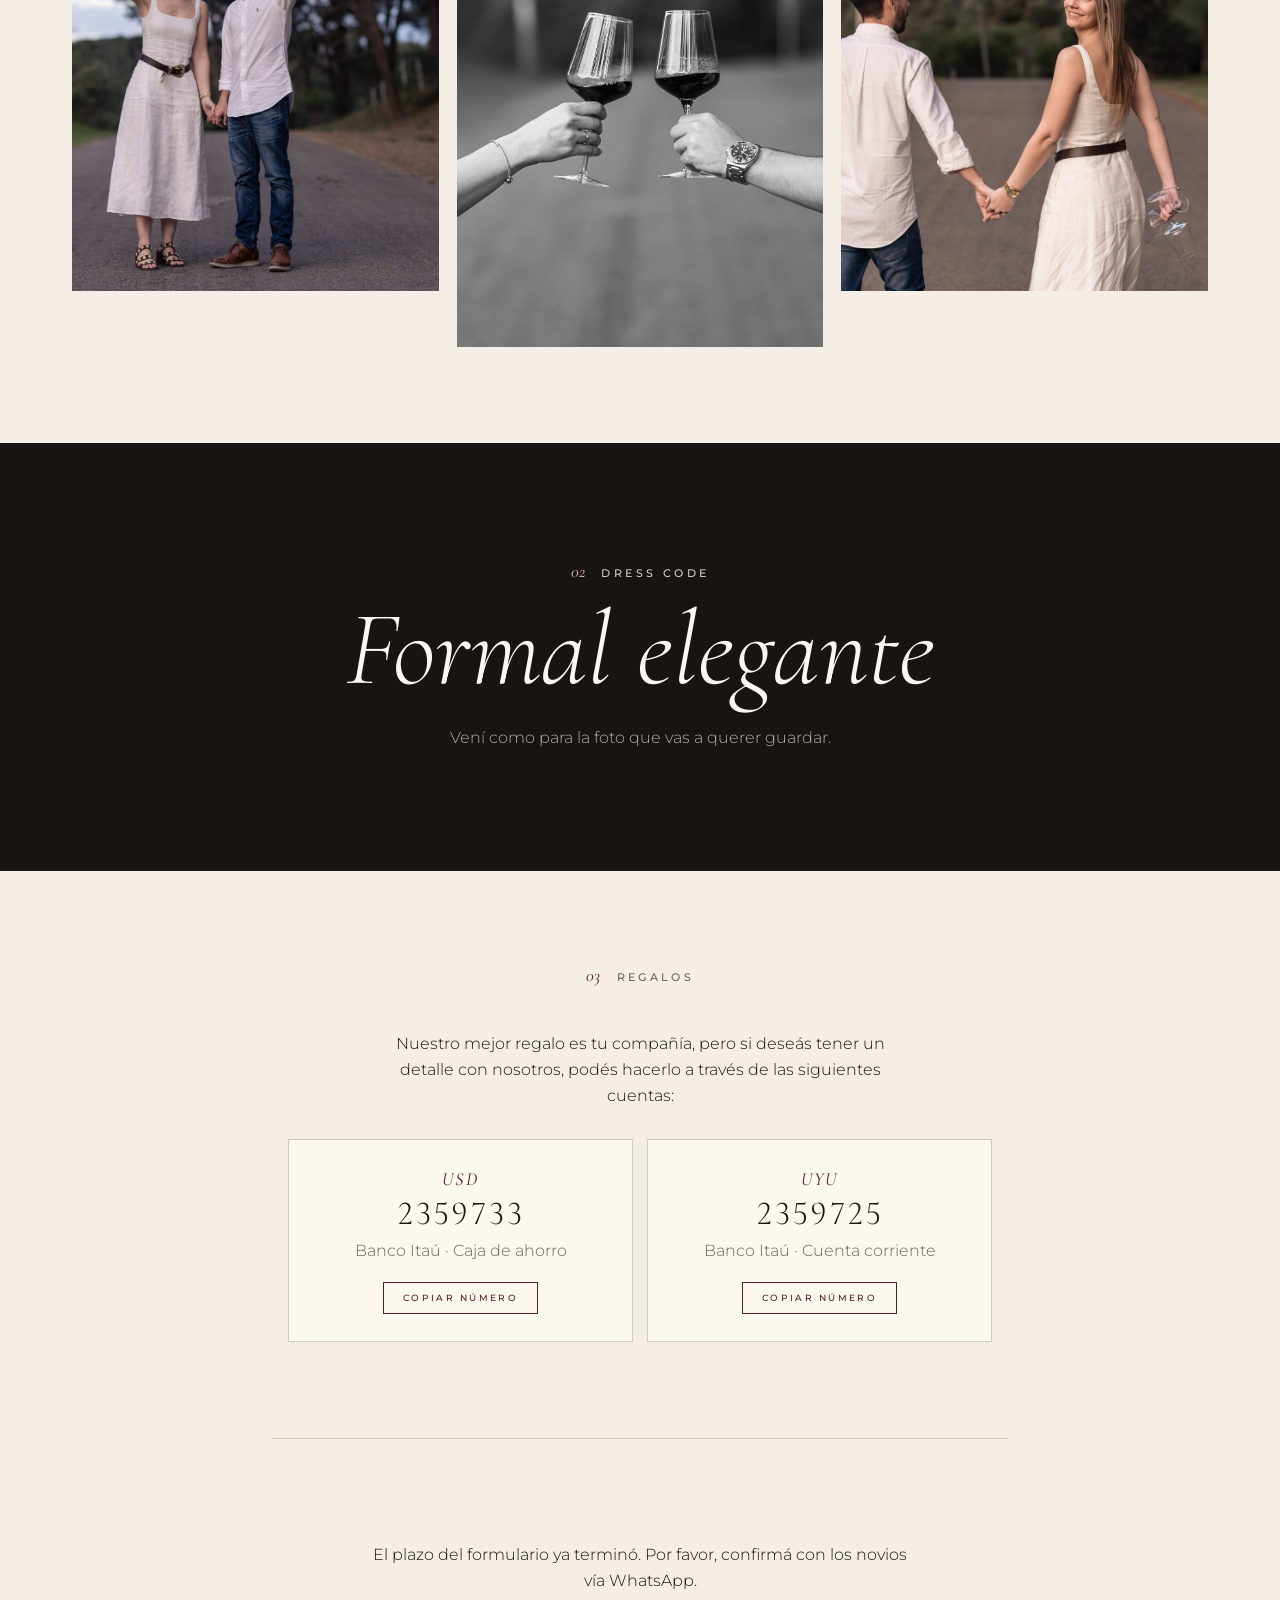
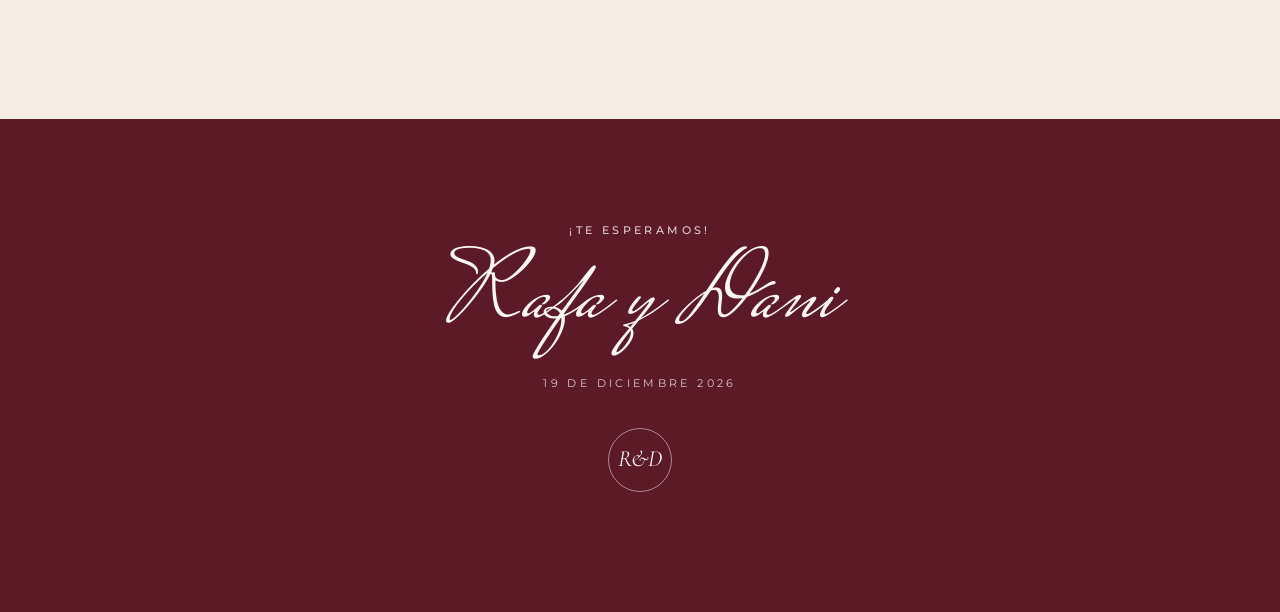
==== commit 57ceeee7: "v2: sacar el botón 'Otra foto' y poner el día en la cinta - La portada de la v2 queda con la primera" ====
--- a/v2/index.html
+++ b/v2/index.html
@@ -20,7 +20,7 @@
   <link rel="preconnect" href="https://fonts.googleapis.com">
   <link rel="preconnect" href="https://fonts.gstatic.com" crossorigin>
   <link href="https://fonts.googleapis.com/css2?family=Cormorant+Garamond:ital,wght@0,300;0,400;0,500;1,300;1,400&family=Montserrat:ital,wght@0,300;0,400;0,500;1,300&family=Mrs+Saint+Delafield&display=swap" rel="stylesheet">
-  <link rel="stylesheet" href="v2/styles.css?v=20261013">
+  <link rel="stylesheet" href="v2/styles.css?v=20261014">
 </head>
 <body class="cerrado">
 
@@ -122,17 +122,13 @@
         <span>Scroll</span>
         <i aria-hidden="true"></i>
       </a>
-      <button id="hero-cambiar-foto" type="button" class="hero__cambiar-foto" hidden>
-        <svg viewBox="0 0 24 24" width="16" height="16" fill="none" stroke="currentColor" stroke-width="1.6"><path d="M17 3l4 4-4 4"/><path d="M3 11V9a4 4 0 0 1 4-4h14"/><path d="M7 21l-4-4 4-4"/><path d="M21 13v2a4 4 0 0 1-4 4H3"/></svg>
-        <span>Otra foto</span>
-      </button>
     </section>
 
     <!-- Cinta animada -->
     <div class="cinta" aria-hidden="true">
       <div class="cinta__pista">
-        <div class="cinta__grupo"><span data-bind="novios"></span><b>✦</b><span data-bind="fechaTexto"></span><b>✦</b><span data-bind="fiesta.lugar"></span><b>✦</b><span>Montevideo</span><b>✦</b></div>
-        <div class="cinta__grupo"><span data-bind="novios"></span><b>✦</b><span data-bind="fechaTexto"></span><b>✦</b><span data-bind="fiesta.lugar"></span><b>✦</b><span>Montevideo</span><b>✦</b></div>
+        <div class="cinta__grupo"><span data-bind="novios"></span><b>✦</b><span><span data-dia-semana></span> <span data-bind="fechaTexto"></span></span><b>✦</b><span data-bind="fiesta.lugar"></span><b>✦</b><span>Montevideo</span><b>✦</b></div>
+        <div class="cinta__grupo"><span data-bind="novios"></span><b>✦</b><span><span data-dia-semana></span> <span data-bind="fechaTexto"></span></span><b>✦</b><span data-bind="fiesta.lugar"></span><b>✦</b><span>Montevideo</span><b>✦</b></div>
       </div>
     </div>
 
@@ -279,8 +275,8 @@
     </button>
   </div>
 
-  <script src="config.js?v=20261013"></script>
-  <script src="app.js?v=20261013"></script>
-  <script src="v2/v2.js?v=20261013"></script>
+  <script src="config.js?v=20261014"></script>
+  <script src="app.js?v=20261014"></script>
+  <script src="v2/v2.js?v=20261014"></script>
 </body>
 </html>
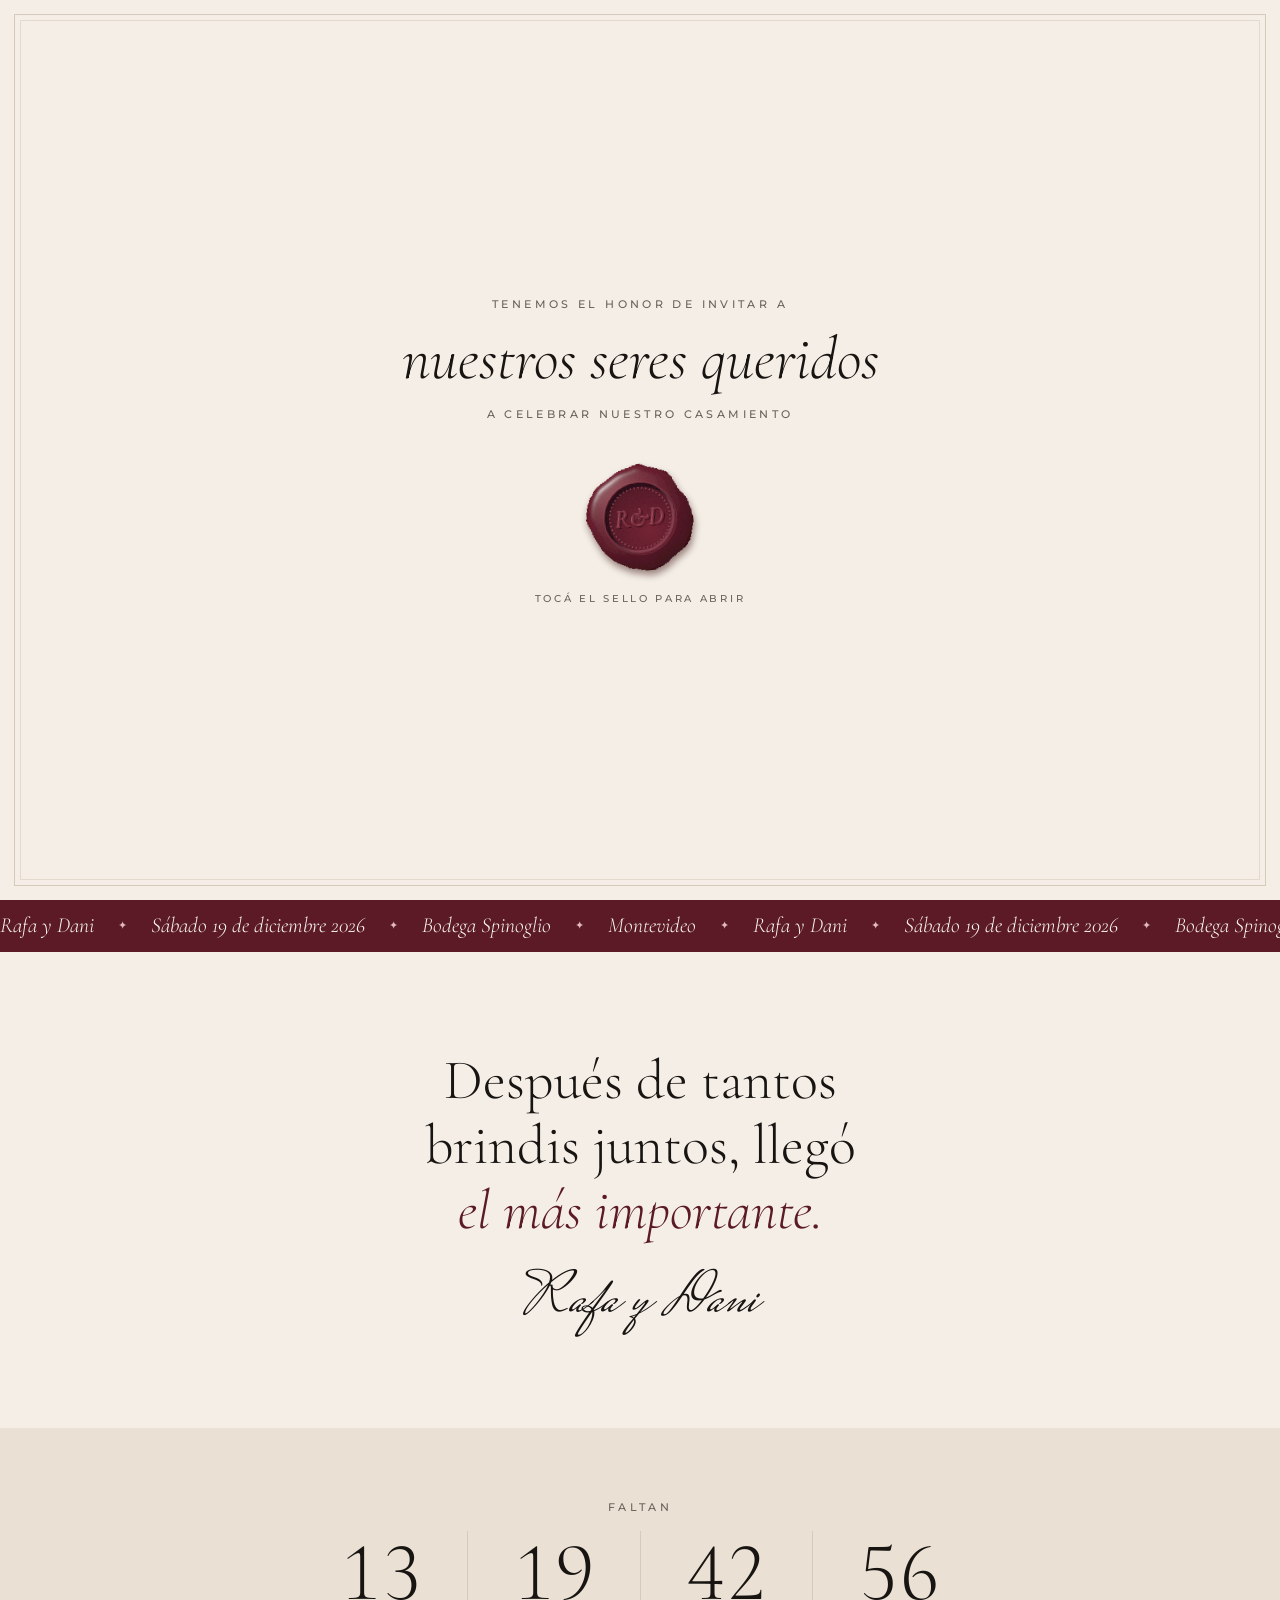
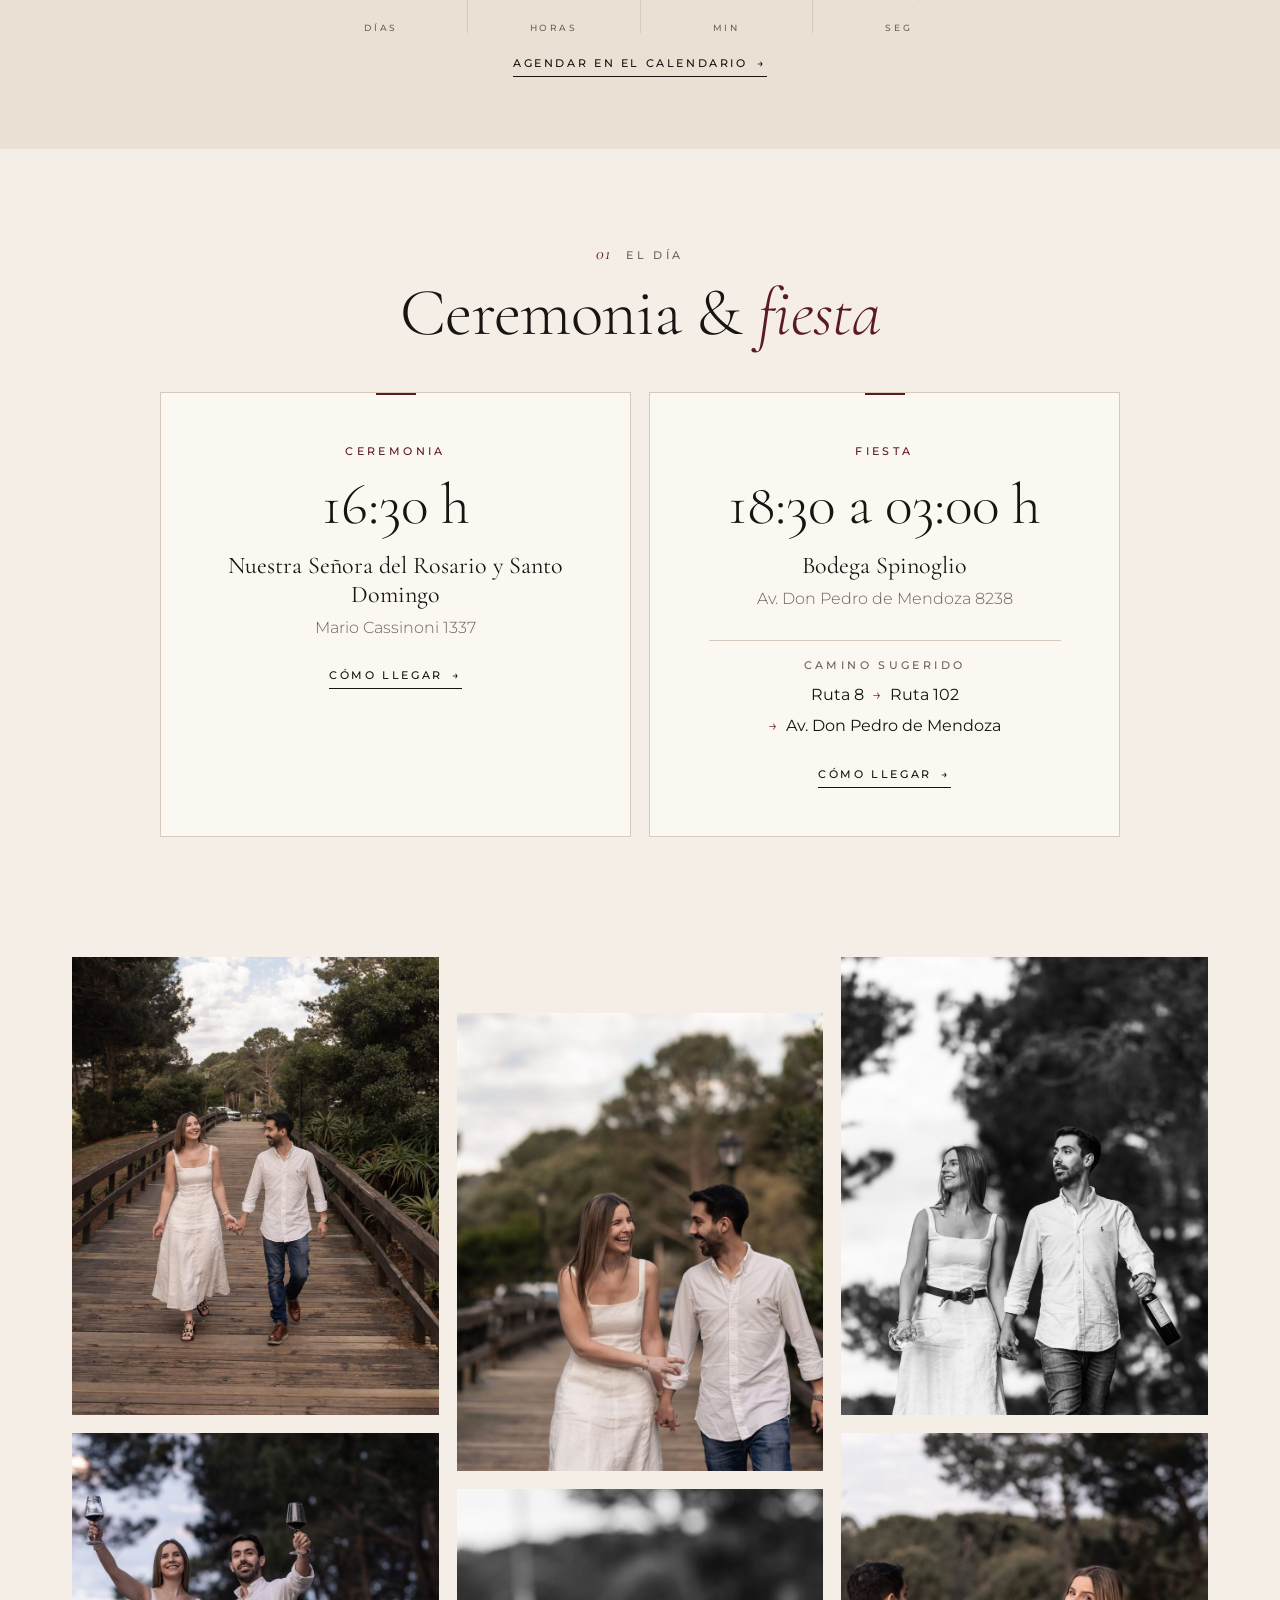
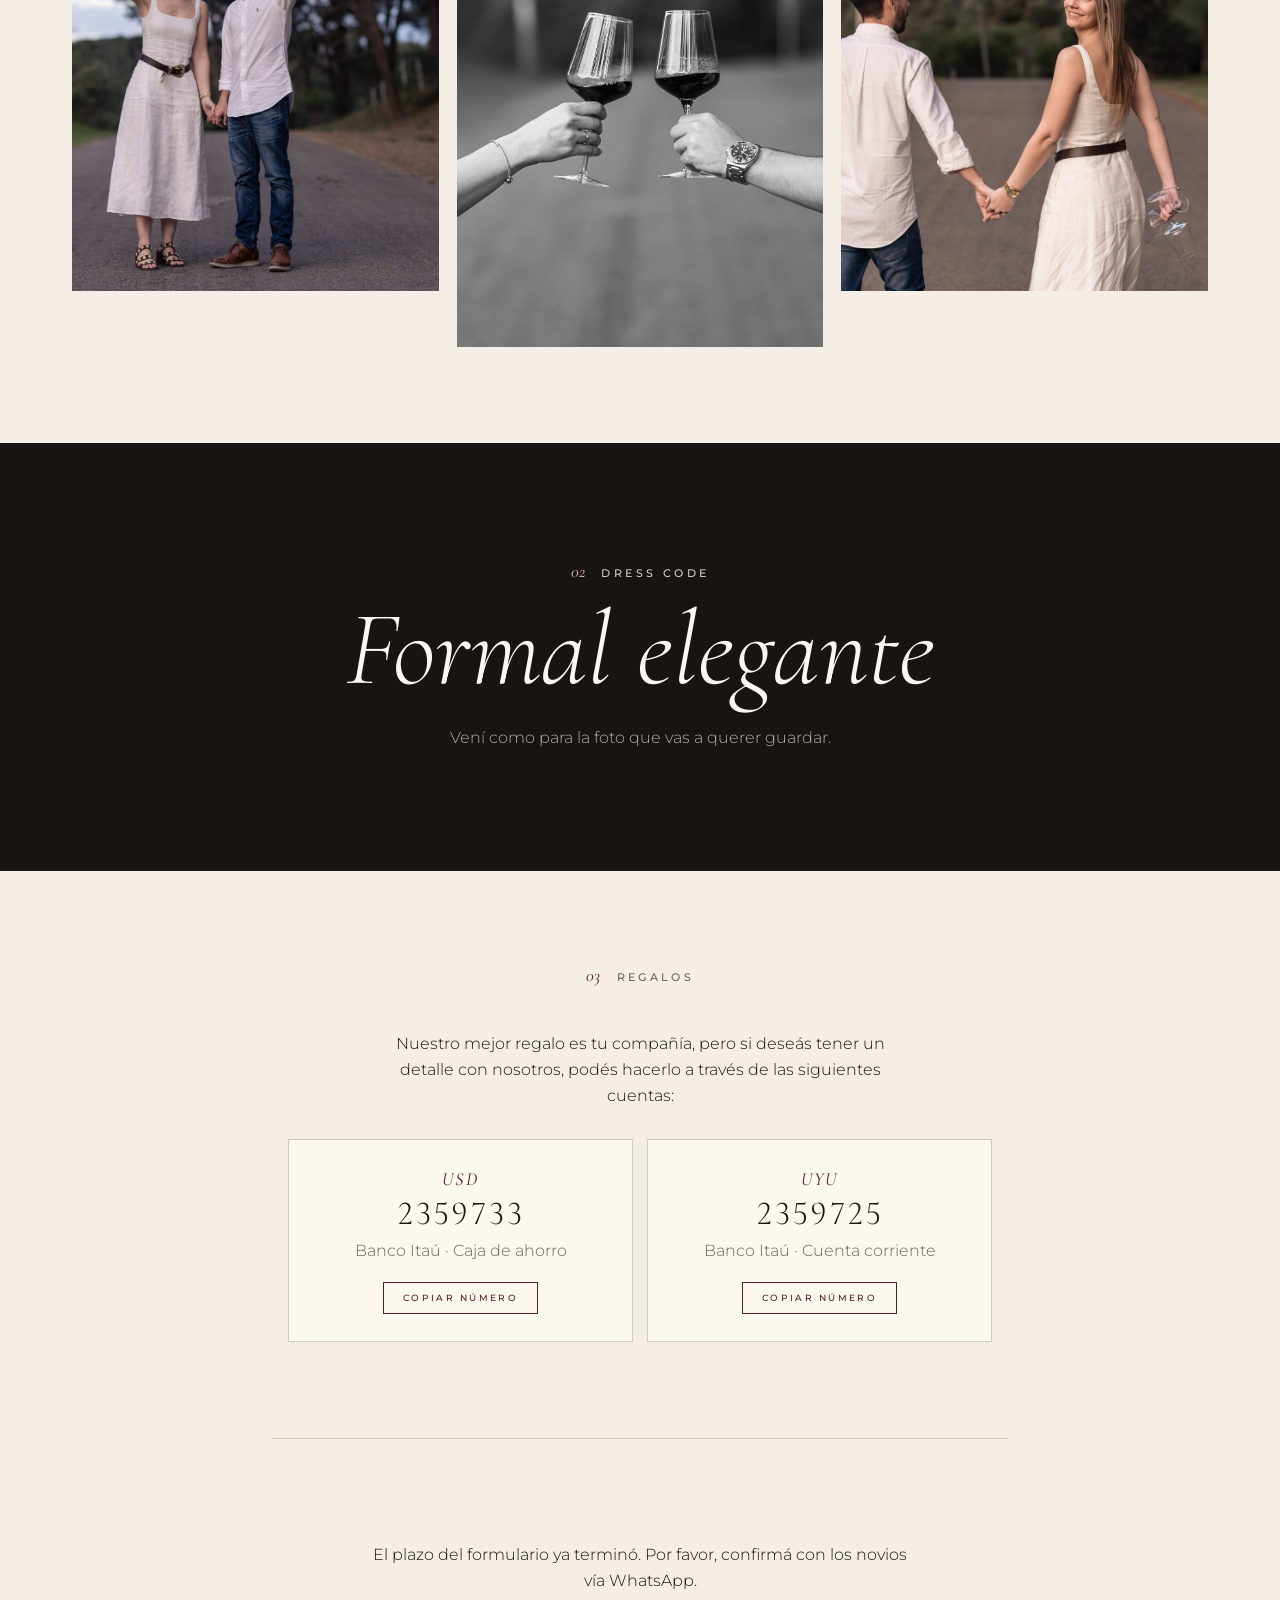
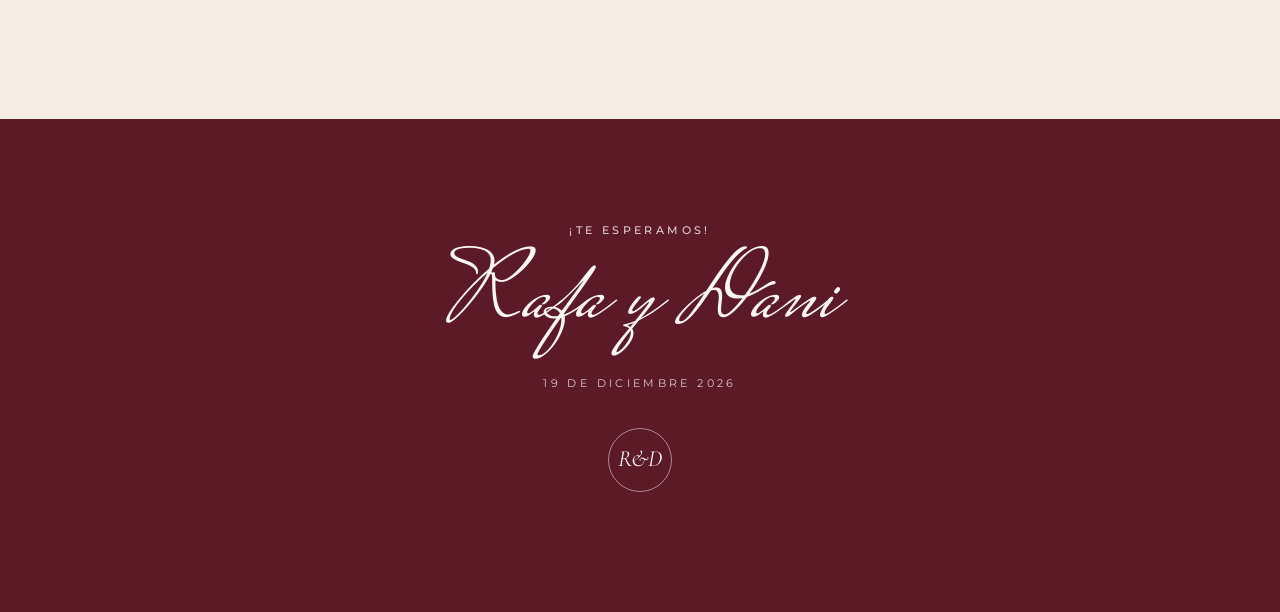
==== commit a3eaf355: "Pantalla de carga al enviar la confirmación y centrar el mensaje de gracias - Al apretar 'Enviar con" ====
--- a/v2/index.html
+++ b/v2/index.html
@@ -20,7 +20,7 @@
   <link rel="preconnect" href="https://fonts.googleapis.com">
   <link rel="preconnect" href="https://fonts.gstatic.com" crossorigin>
   <link href="https://fonts.googleapis.com/css2?family=Cormorant+Garamond:ital,wght@0,300;0,400;0,500;1,300;1,400&family=Montserrat:ital,wght@0,300;0,400;0,500;1,300&family=Mrs+Saint+Delafield&display=swap" rel="stylesheet">
-  <link rel="stylesheet" href="v2/styles.css?v=20261014">
+  <link rel="stylesheet" href="v2/styles.css?v=20261015">
 </head>
 <body class="cerrado">
 
@@ -275,8 +275,8 @@
     </button>
   </div>
 
-  <script src="config.js?v=20261014"></script>
-  <script src="app.js?v=20261014"></script>
-  <script src="v2/v2.js?v=20261014"></script>
+  <script src="config.js?v=20261015"></script>
+  <script src="app.js?v=20261015"></script>
+  <script src="v2/v2.js?v=20261015"></script>
 </body>
 </html>
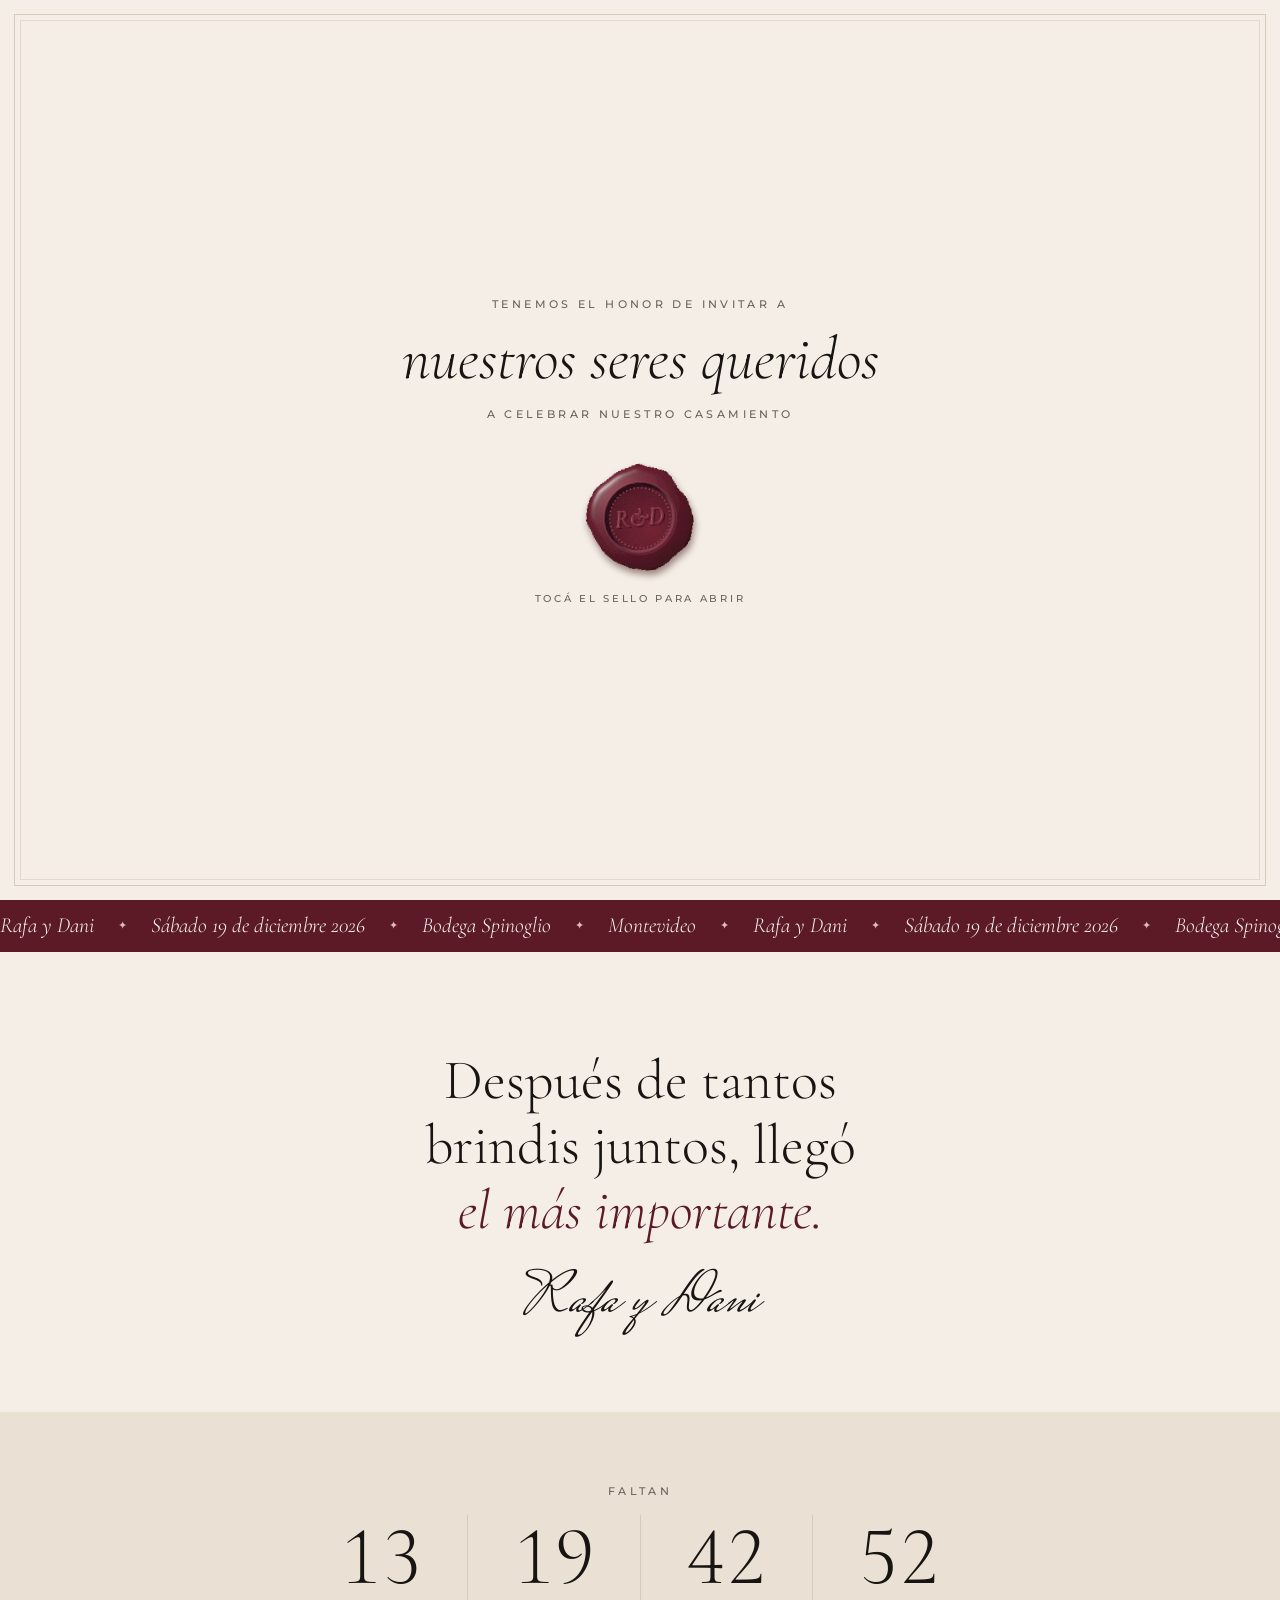
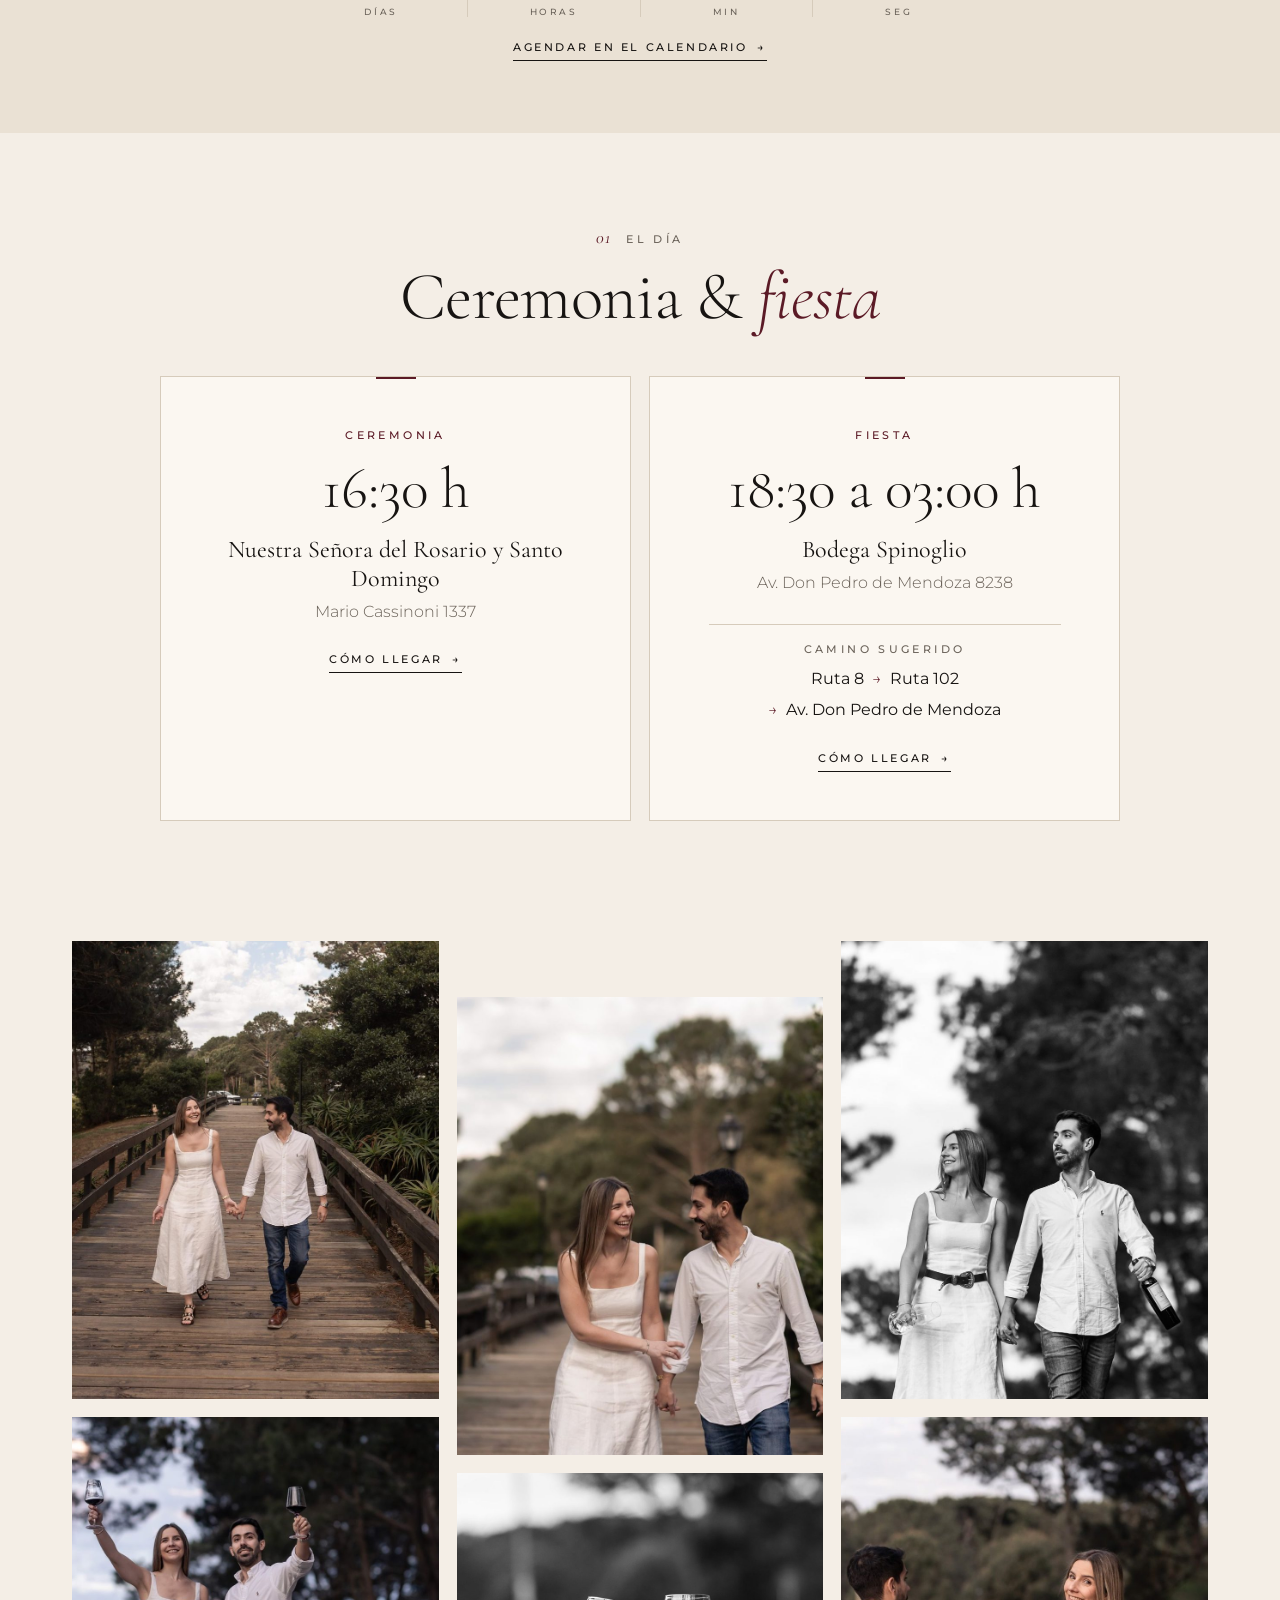
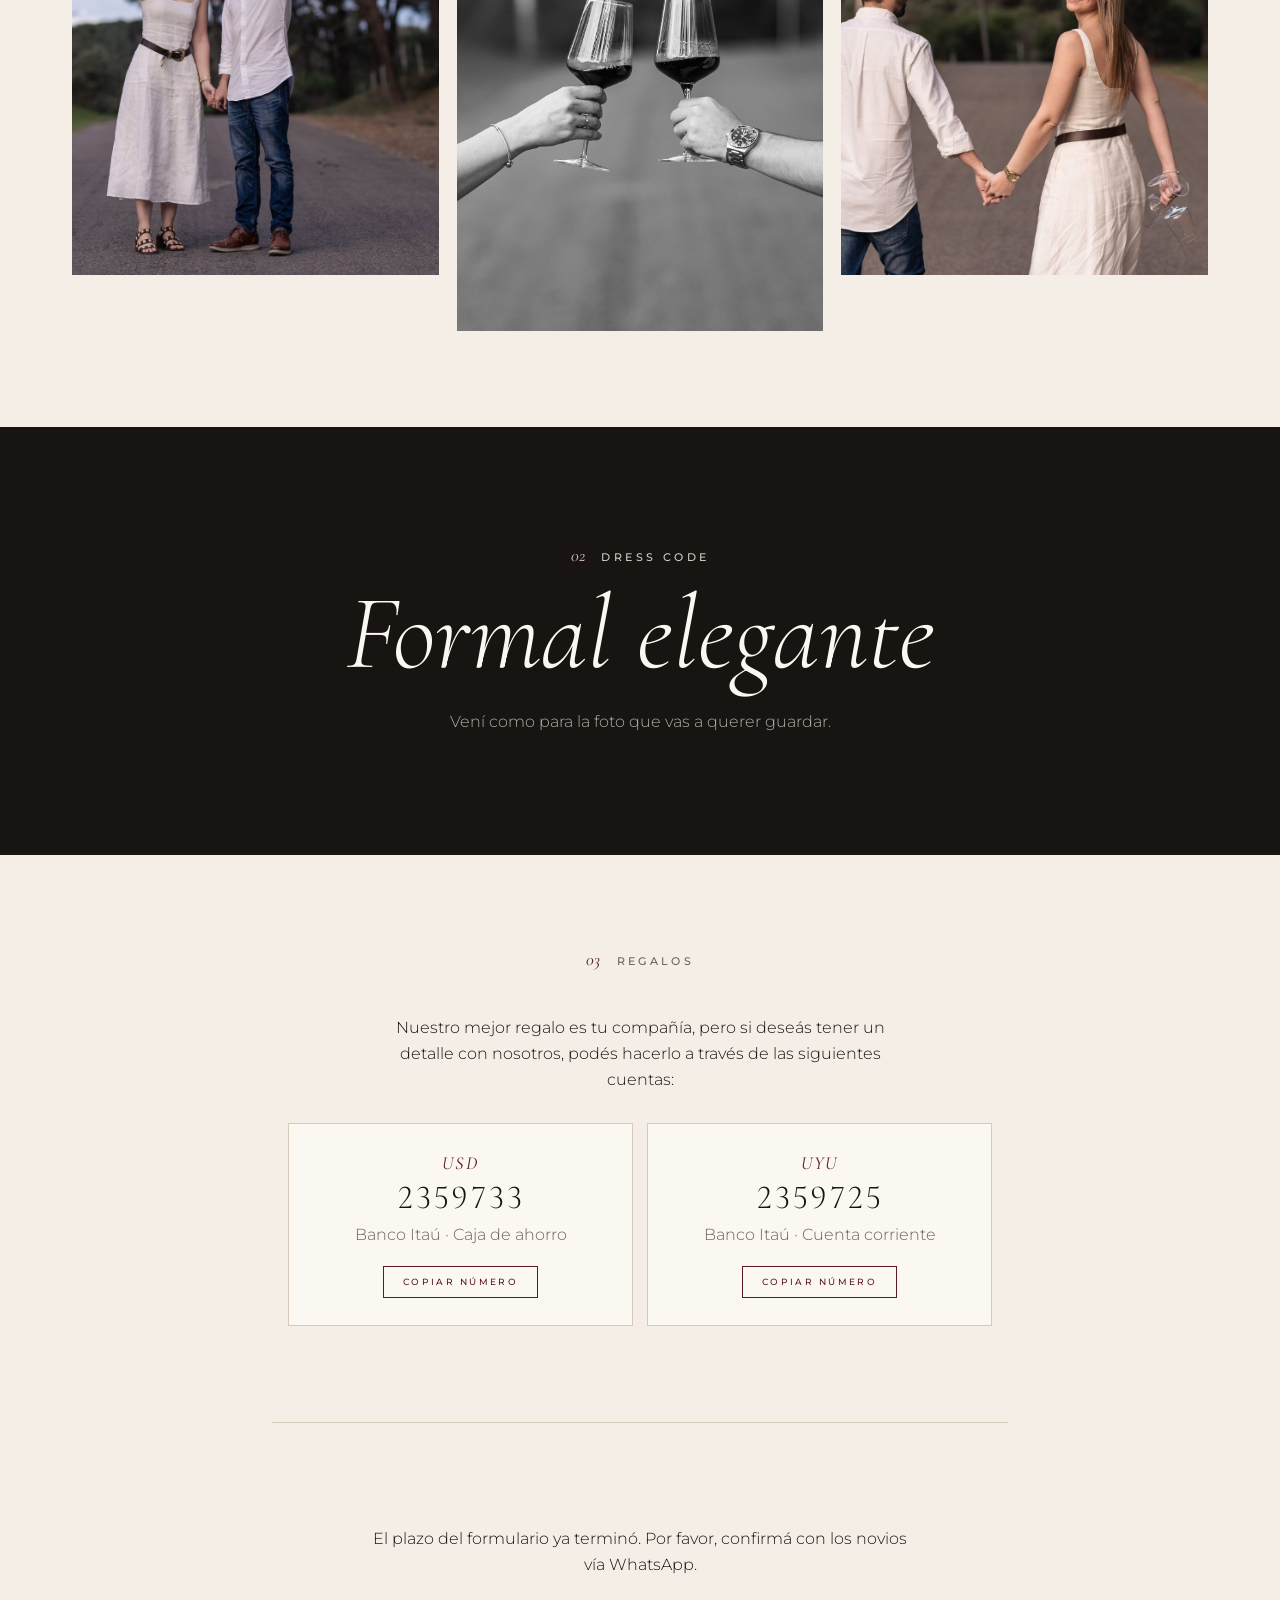
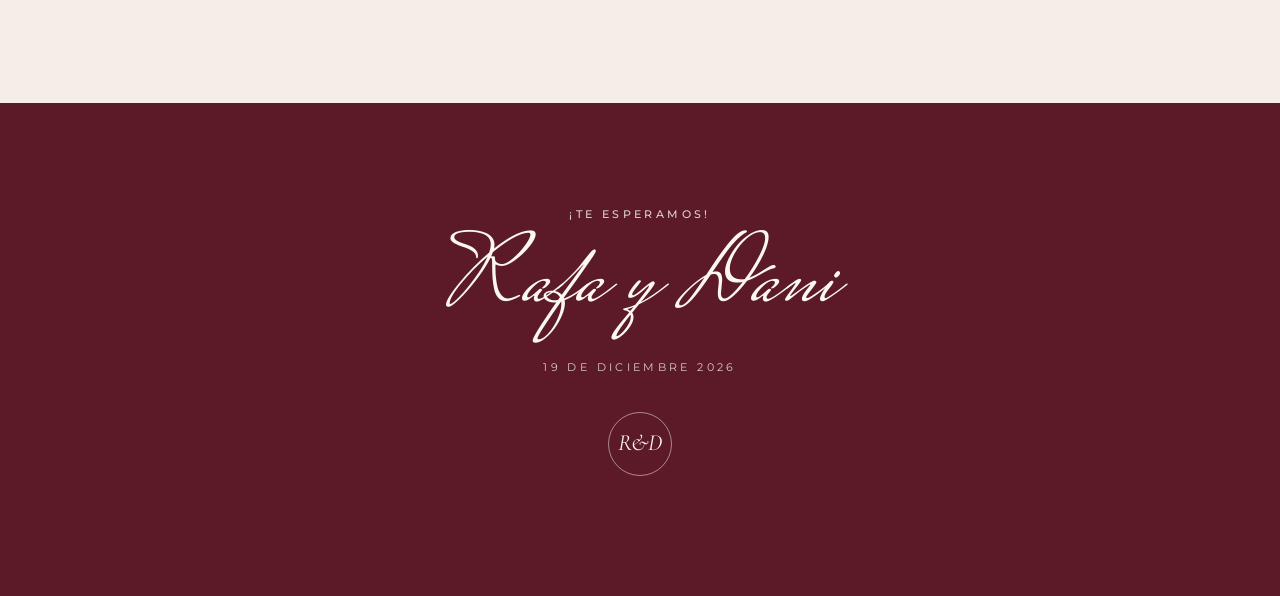
==== commit 2638ab99: "v2: frase primero y los invitados en una tarjeta de lugar El bloque de invitados y la frase compartí" ====
--- a/v2/index.html
+++ b/v2/index.html
@@ -20,7 +20,7 @@
   <link rel="preconnect" href="https://fonts.googleapis.com">
   <link rel="preconnect" href="https://fonts.gstatic.com" crossorigin>
   <link href="https://fonts.googleapis.com/css2?family=Cormorant+Garamond:ital,wght@0,300;0,400;0,500;1,300;1,400&family=Montserrat:ital,wght@0,300;0,400;0,500;1,300&family=Mrs+Saint+Delafield&display=swap" rel="stylesheet">
-  <link rel="stylesheet" href="v2/styles.css?v=20261015">
+  <link rel="stylesheet" href="v2/styles.css?v=20261016">
 </head>
 <body class="cerrado">
 
@@ -132,19 +132,21 @@
       </div>
     </div>
 
-    <!-- Invitados de este link -->
-    <section id="para" class="bloque para reveal" hidden>
-      <p class="ojo">Esta invitación es para</p>
-      <ul id="para-lista" class="para__lista"></ul>
-      <p id="para-nota" class="texto-suave"></p>
-    </section>
-
     <!-- Frase -->
     <section id="intro" class="bloque intro reveal">
       <p class="intro__frase">
         Después de tantos brindis juntos, llegó <em>el más importante.</em>
       </p>
       <p class="firma" data-bind="novios"></p>
+    </section>
+
+    <!-- Invitados de este link: tarjeta de lugar (solo aparece con un link personalizado) -->
+    <section id="para" class="bloque para reveal" hidden>
+      <div class="para__tarjeta">
+        <p class="ojo">Esta invitación es para</p>
+        <ul id="para-lista" class="para__lista"></ul>
+        <p id="para-nota" class="para__nota"></p>
+      </div>
     </section>
 
     <!-- Cuenta regresiva -->
@@ -275,8 +277,8 @@
     </button>
   </div>
 
-  <script src="config.js?v=20261015"></script>
-  <script src="app.js?v=20261015"></script>
-  <script src="v2/v2.js?v=20261015"></script>
+  <script src="config.js?v=20261016"></script>
+  <script src="app.js?v=20261016"></script>
+  <script src="v2/v2.js?v=20261016"></script>
 </body>
 </html>
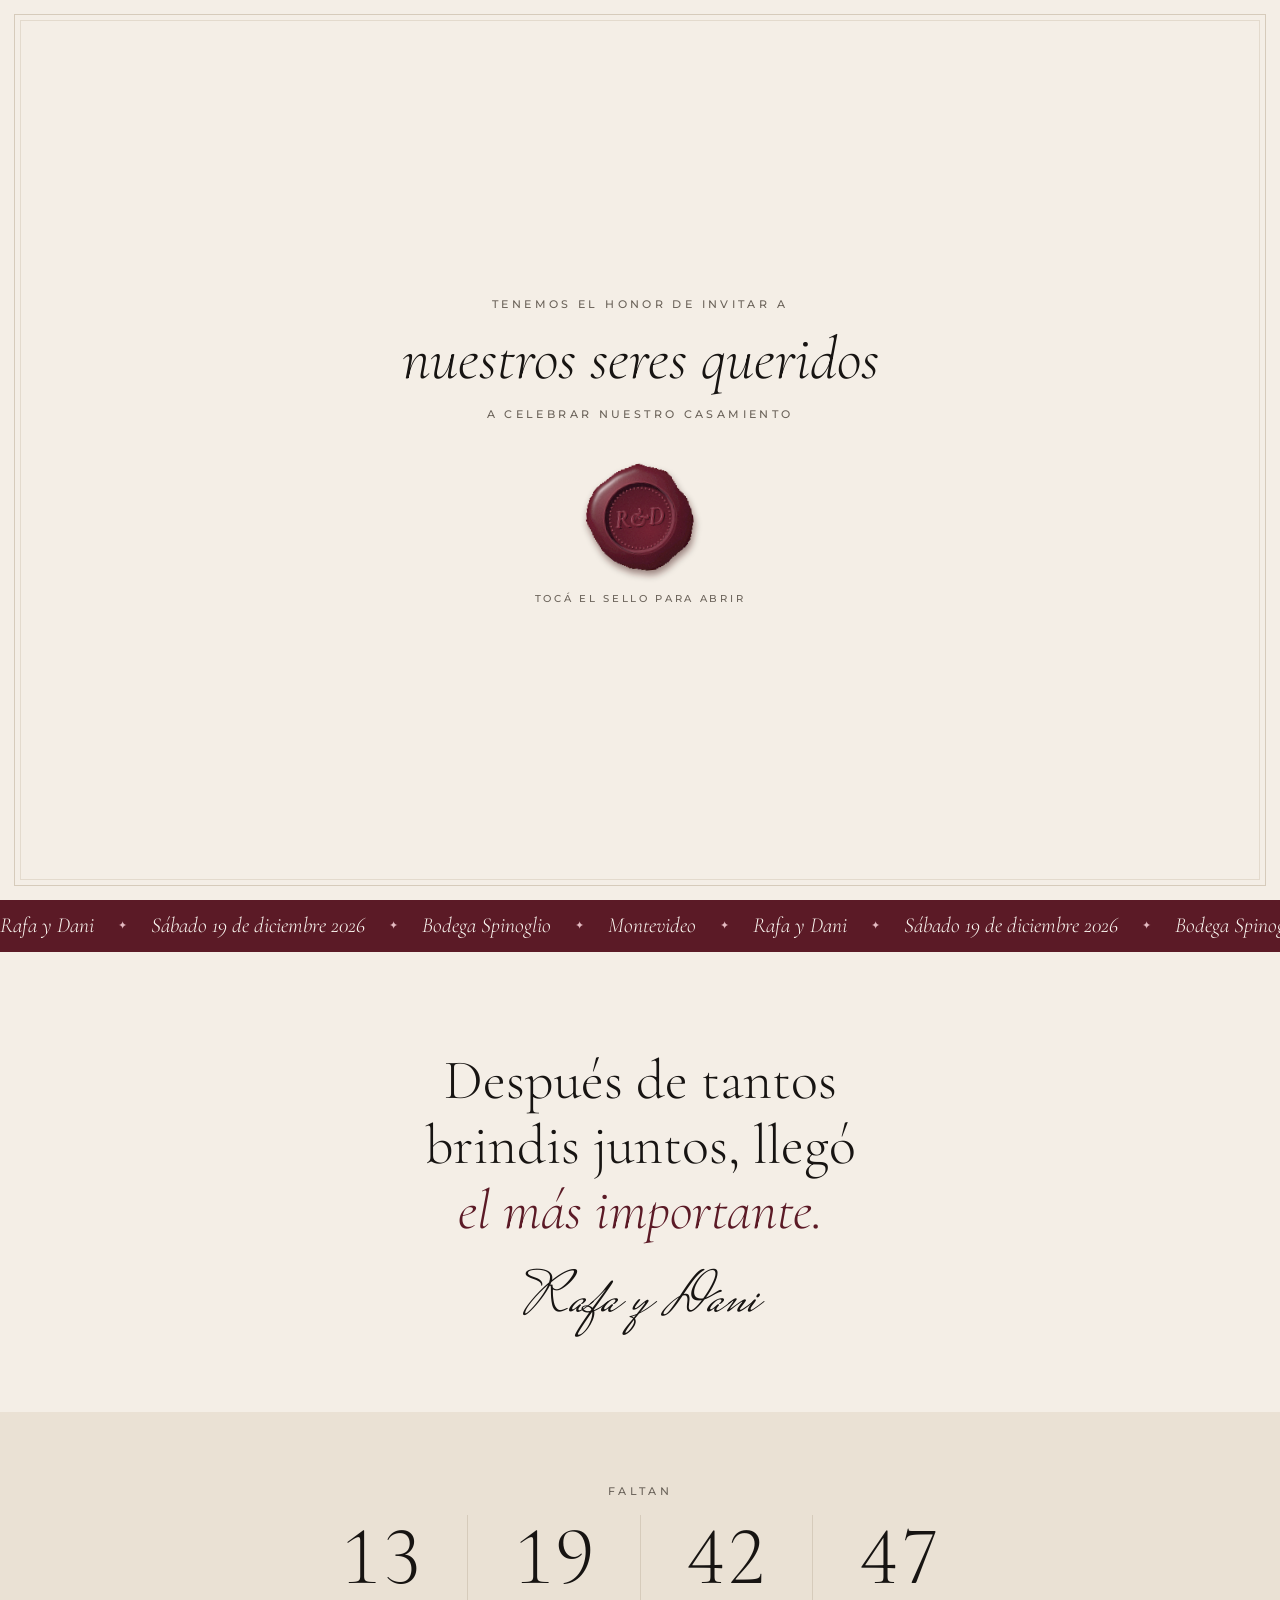
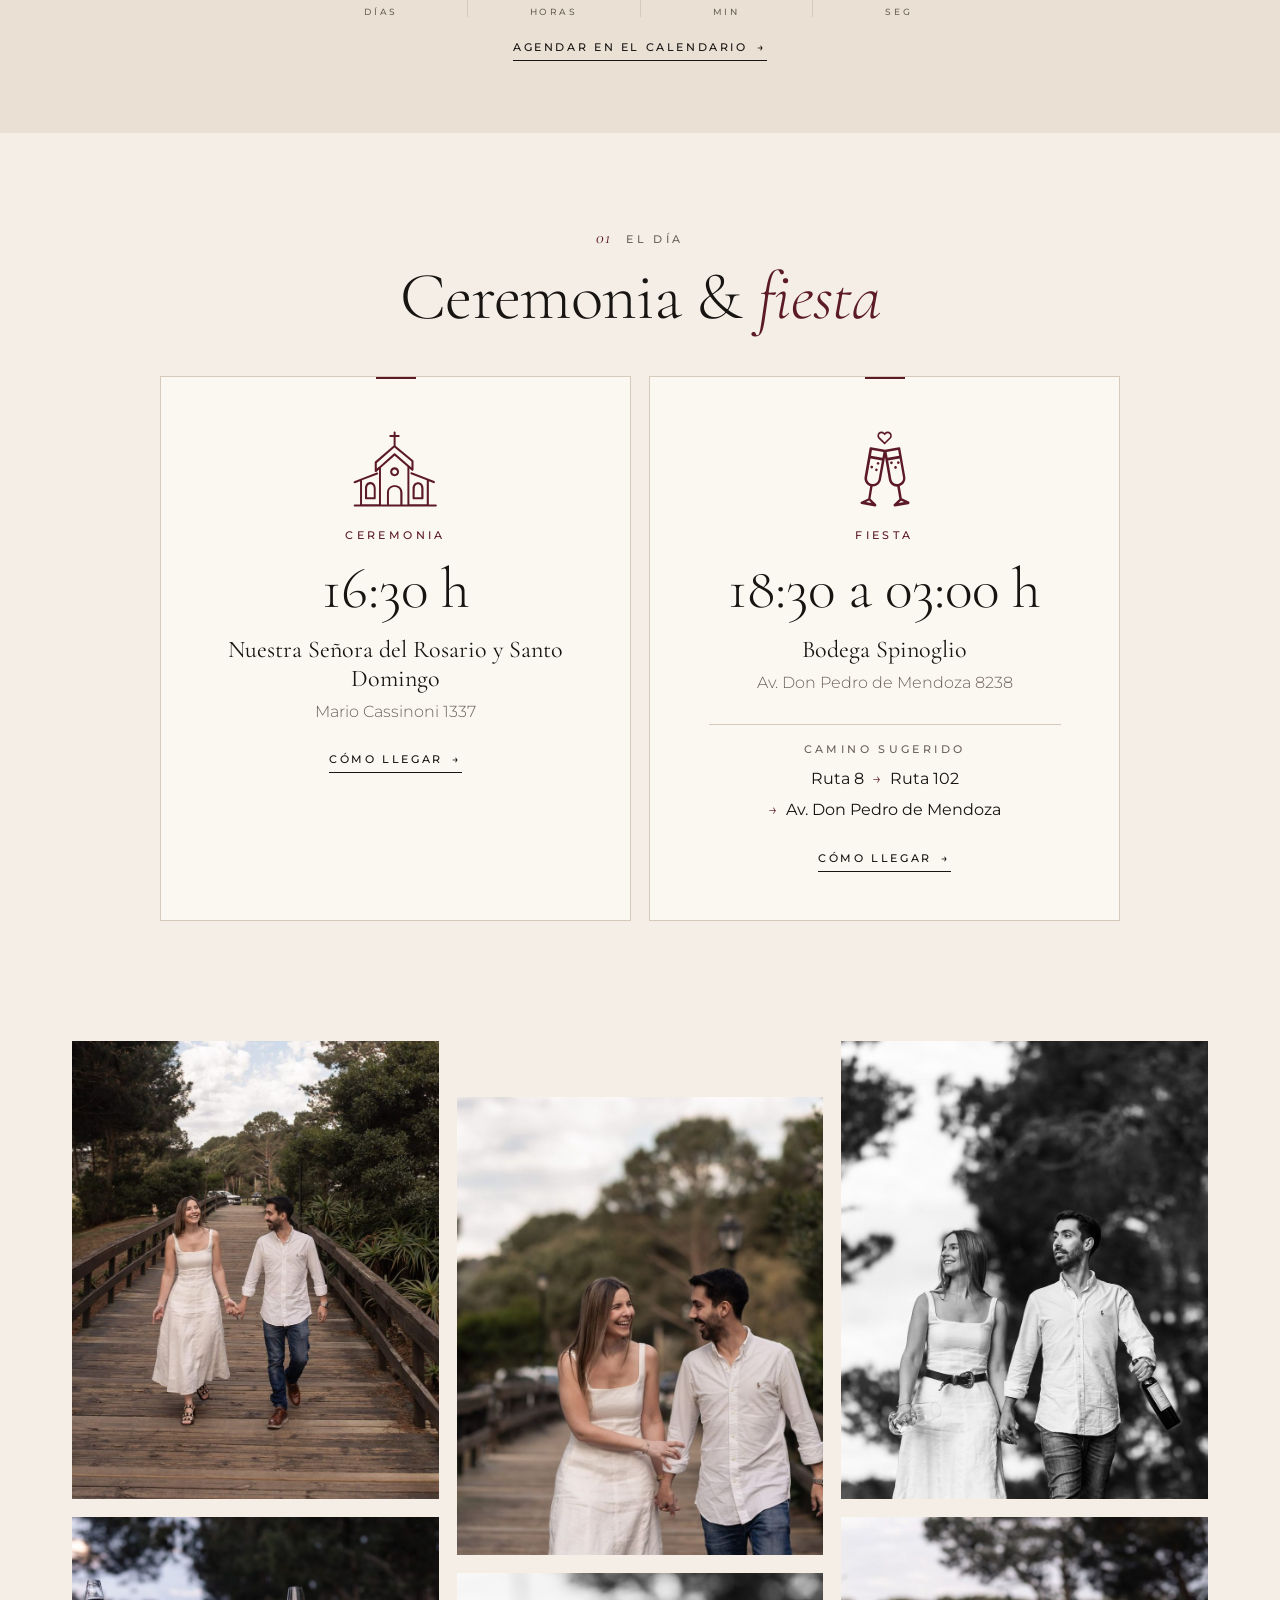
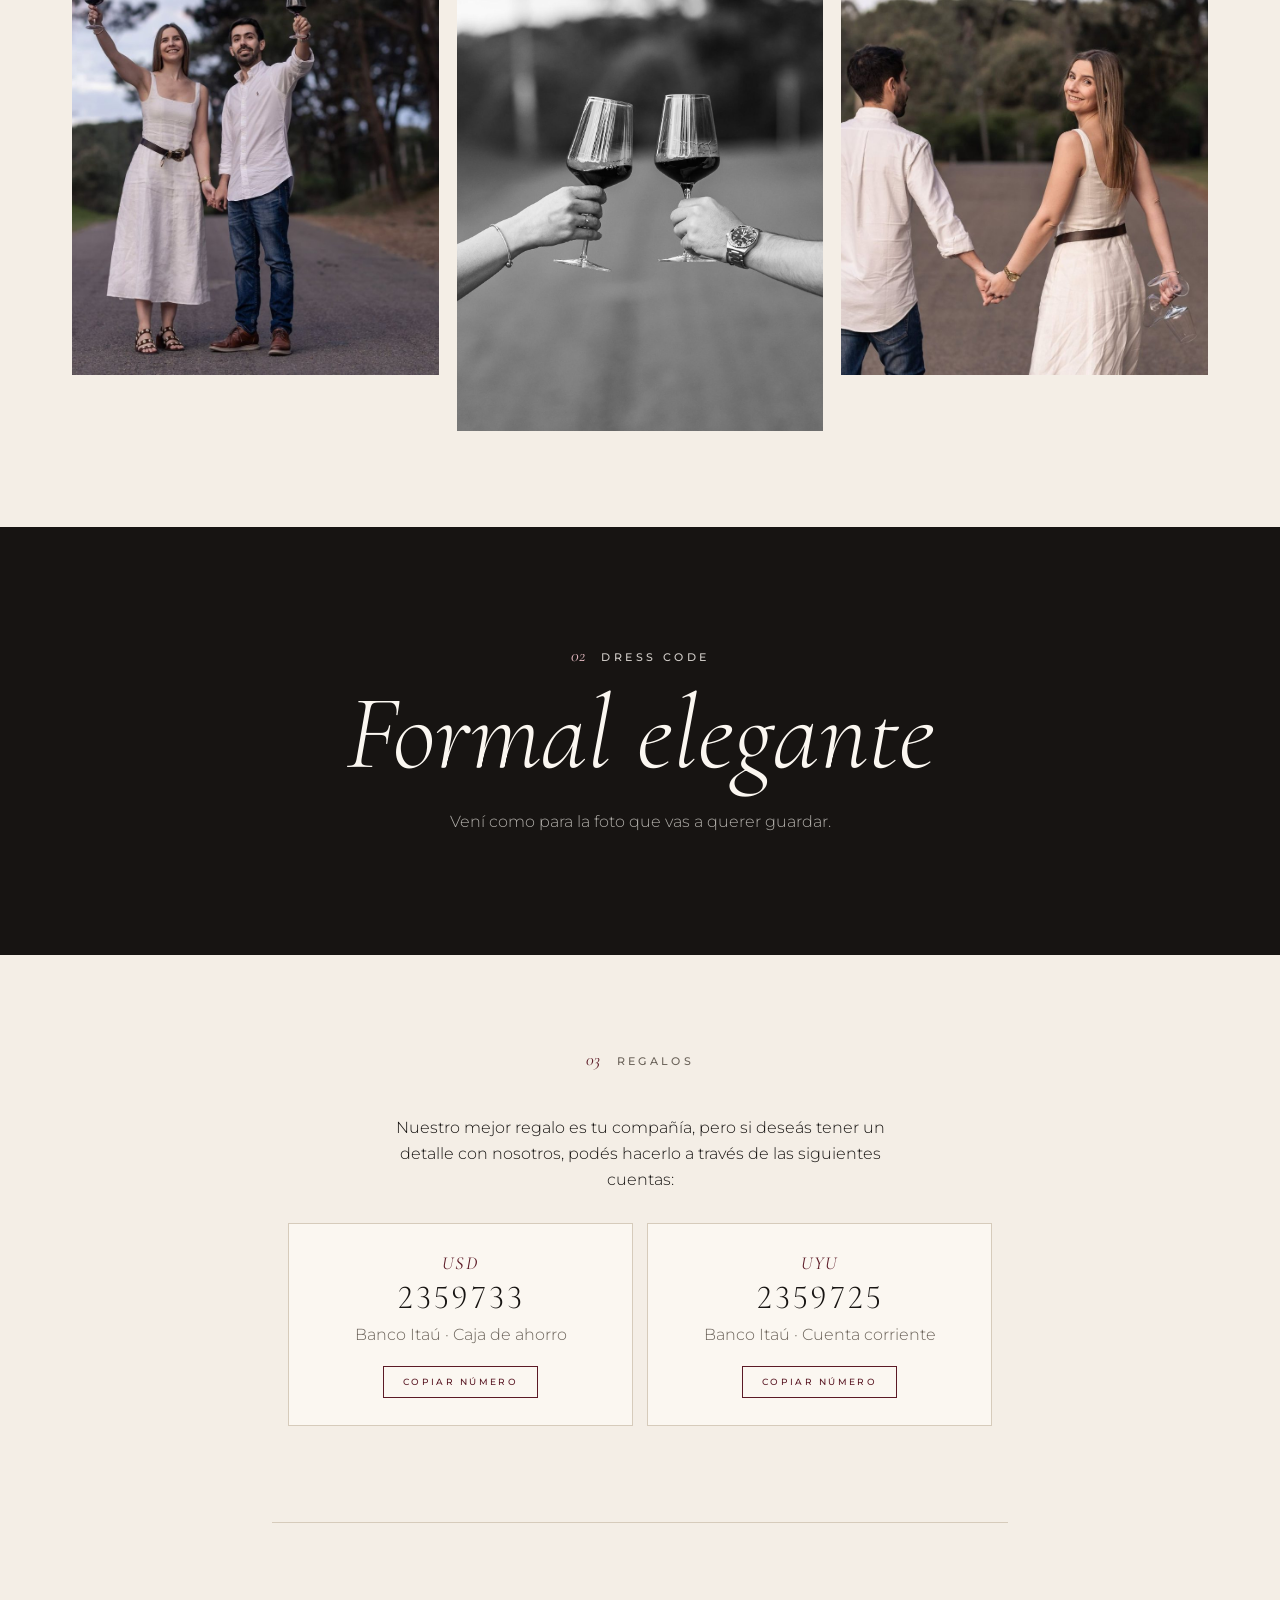
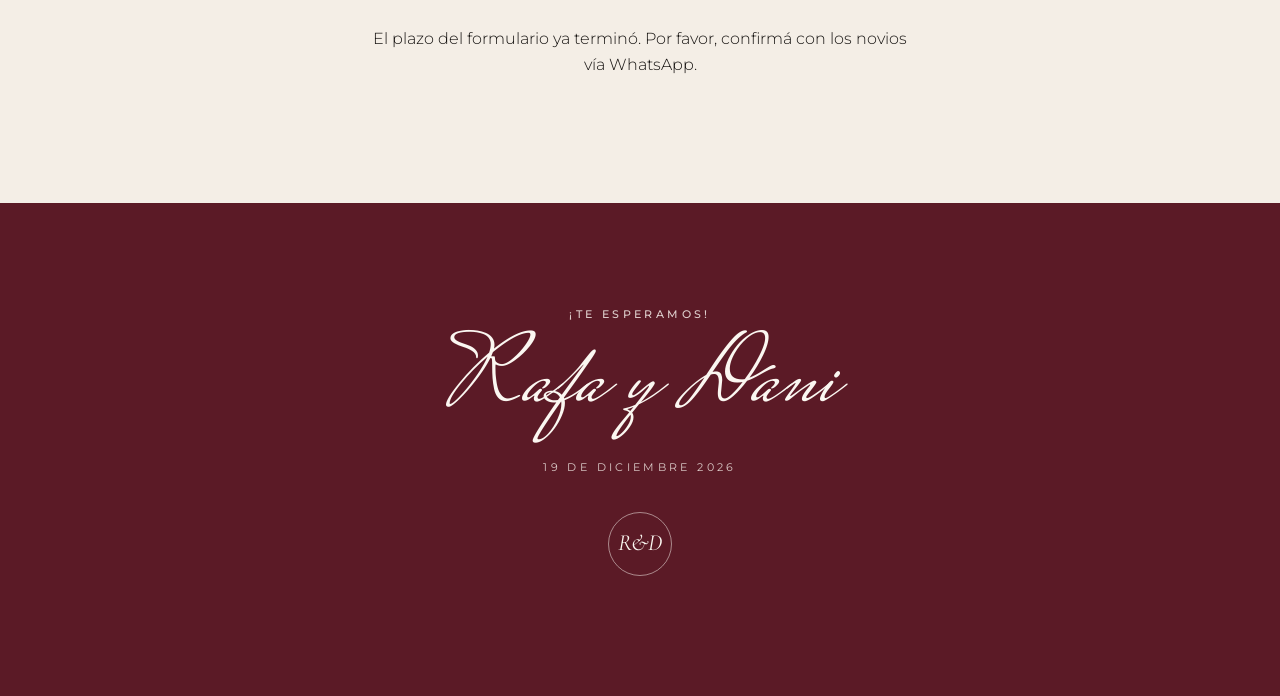
==== commit e07639da: "v2: íconos de ceremonia y fiesta en la sección 'El día' Se suman los dos íconos SVG que pasó el usua" ====
--- a/v2/index.html
+++ b/v2/index.html
@@ -20,7 +20,7 @@
   <link rel="preconnect" href="https://fonts.googleapis.com">
   <link rel="preconnect" href="https://fonts.gstatic.com" crossorigin>
   <link href="https://fonts.googleapis.com/css2?family=Cormorant+Garamond:ital,wght@0,300;0,400;0,500;1,300;1,400&family=Montserrat:ital,wght@0,300;0,400;0,500;1,300&family=Mrs+Saint+Delafield&display=swap" rel="stylesheet">
-  <link rel="stylesheet" href="v2/styles.css?v=20261016">
+  <link rel="stylesheet" href="v2/styles.css?v=20261017">
 </head>
 <body class="cerrado">
 
@@ -170,6 +170,13 @@
 
       <div class="eventos">
         <article class="evento reveal">
+          <!-- Ícono: ceremonia -->
+          <svg class="evento__icono" viewBox="35.24 40.80 77.16 69.50" fill="currentColor" aria-hidden="true" focusable="false">
+            <path d="M110.9,108h-6.3V86.8l4.2,1.6c0.1,0,0.2,0.1,0.4,0.1c0.4,0,0.8-0.2,0.9-0.7c0.2-0.5-0.1-1-0.6-1.2l-20.6-8 c-0.5-0.2-1,0.1-1.2,0.6c-0.2,0.5,0.1,1,0.6,1.2l14.4,5.5v22H86.8V75l2.2,1.9c0.3,0.3,0.7,0.3,1,0.2c0.4-0.2,0.6-0.5,0.6-0.8v-8 c0-0.3-0.1-0.6-0.4-0.8l-16-13.2v-8H77c0.6,0,0.9-0.5,0.9-0.9c0-0.5-0.5-0.9-0.9-0.9h-2.8v-2.3c0-0.6-0.5-0.9-0.9-0.9 c-0.6,0-0.9,0.5-0.9,0.9v2.3h-3c-0.6,0-0.9,0.5-0.9,0.9c0,0.5,0.5,0.9,0.9,0.9h3V54L55.4,68.8c-0.2,0.2-0.3,0.5-0.3,0.8v7.8 c0,0.4,0.2,0.8,0.6,0.8c0.1,0.1,0.3,0.1,0.4,0.1c0.2,0,0.5-0.1,0.7-0.3l2.2-1.9v31.8H43.5v-22l14.1-5.4c0.5-0.2,0.8-0.8,0.6-1.2 c-0.2-0.5-0.8-0.8-1.2-0.6l-20.6,8c-0.5,0.2-0.8,0.8-0.6,1.2c0.2,0.4,0.5,0.7,0.9,0.7c0.1,0,0.2,0,0.4-0.1l4.6-1.8V108h-4.9 c-0.6,0-0.9,0.5-0.9,0.9c0,0.6,0.5,0.9,0.9,0.9h74.2c0.6,0,0.9-0.5,0.9-0.9C111.8,108.5,111.4,108,110.9,108z M57,70.1l16.1-14.2 l15.6,12.9v5.4L73.9,61.4c-0.4-0.3-0.9-0.3-1.3,0L59.4,73.2c-0.2,0.1-0.4,0.2-0.5,0.4L57,75.2V70.1z M60.8,74.5l12.5-11.1 l11.7,10.1V108h-4.5V97.4c0-5-3.6-7.1-7.1-7.1c-3.6,0-7.1,2.3-7.1,7.1V108h-5.4C60.8,108,60.8,74.5,60.8,74.5z M78.5,108H68.1V97.4 c0-3.9,2.7-5.3,5.2-5.3c2.5,0,5.2,1.4,5.2,5.3V108z"/>
+            <path d="M46.2,93.3v9c0,0.6,0.5,0.9,0.9,0.9h8c0.6,0,0.9-0.5,0.9-0.9v-9c0-4-2.5-5.8-5-5.8 C48.7,87.5,46.2,89.3,46.2,93.3z M54.2,93.3v8.1h-6.1v-8.1c0-2.8,1.6-3.9,3-3.9C52.6,89.4,54.2,90.4,54.2,93.3z"/>
+            <path d="M98.8,103.3c0.6,0,0.9-0.5,0.9-0.9v-9c0-4-2.5-5.8-5-5.8c-2.4,0-5,1.8-5,5.8v9c0,0.6,0.5,0.9,0.9,0.9H98.8z M91.7,93.3c0-2.8,1.6-3.9,3-3.9c1.5,0,3,1,3,3.9v8.1h-6.1L91.7,93.3L91.7,93.3z"/>
+            <path d="M73.3,82.2c2.3,0,4.1-1.9,4.1-4.1c0-2.3-1.9-4.1-4.1-4.1c-2.3,0-4.1,1.9-4.1,4.1 C69.2,80.3,70.9,82.2,73.3,82.2z M73.3,75.9c1.2,0,2.2,1,2.2,2.2c0,1.2-1,2.2-2.2,2.2c-1.2,0-2.2-1-2.2-2.2 C71,76.8,72.1,75.9,73.3,75.9z"/>
+          </svg>
           <p class="evento__tipo">Ceremonia</p>
           <p class="evento__hora" data-bind="ceremonia.hora"></p>
           <p class="evento__lugar" data-bind="ceremonia.lugar"></p>
@@ -178,6 +185,17 @@
         </article>
 
         <article class="evento reveal">
+          <!-- Ícono: fiesta -->
+          <svg class="evento__icono" viewBox="50.88 41.67 48.18 73.23" fill="currentColor" aria-hidden="true" focusable="false">
+            <path d="M68.3,74.2c0.3,0,0.7-0.1,0.9-0.4c0.2-0.2,0.4-0.6,0.4-0.9s-0.1-0.7-0.4-0.9c-0.2-0.2-0.6-0.4-0.9-0.4 s-0.7,0.1-0.9,0.4c-0.2,0.2-0.4,0.6-0.4,0.9s0.1,0.7,0.4,0.9C67.7,74.1,68,74.2,68.3,74.2z"/>
+            <path d="M97.9,109.7l-6.7-3.2l-2-11.8c1.6-0.6,3.1-1.6,4-3c1.2-1.7,1.7-3.9,1.3-6l-4.8-27.4c-0.1-0.7-0.8-1.1-1.4-1 L75,59.7l-13.5-2.4c-0.7-0.1-1.3,0.3-1.4,1l-4.8,27.4c-0.7,4,1.7,7.8,5.4,9.1l-1.9,11.8l-6.7,3.2c-0.5,0.2-0.8,0.8-0.7,1.2 c0.1,0.6,0.5,1,1,1.1l12.9,2.2c0.1,0,0.1,0,0.2,0l0,0c0.7,0,1.1-0.6,1.1-1.2c0-0.4-0.2-0.7-0.4-1l-5.2-5.2l2-11.8 c0.1,0,0.1,0,0.2,0c3.9,0,7.3-2.8,7.9-6.7L75,67.3l3.7,21.3c0.7,3.9,4,6.7,7.9,6.7l0,0c0.1,0,0.1,0,0.2,0l2,11.8l-5.3,5.2 c-0.4,0.4-0.5,1-0.2,1.4c0.2,0.4,0.7,0.7,1.1,0.7c0.1,0,0.1,0,0.2,0l12.9-2.2c0.5-0.1,1-0.5,1-1.1 C98.7,110.4,98.4,109.9,97.9,109.7z M62.4,59.9l11.1,1.9l-1,5.7l-11.1-1.9L62.4,59.9z M62.4,92.7c-3.1-0.6-5.2-3.4-4.6-6.5 l3.2-18.1L72,70l-3.2,18.1c-0.5,2.7-2.8,4.7-5.5,4.7C63,92.8,62.7,92.8,62.4,92.7z M61.9,111.1l-5.3-1l3-1.4L61.9,111.1z M81.1,88.1L78,70l11.1-1.9l3.2,18.1c0.3,1.5-0.1,3-1,4.2c-0.9,1.2-2.2,2-3.6,2.3c-0.3,0.1-0.7,0.1-1,0.1 C83.9,92.8,81.6,90.8,81.1,88.1z M87.6,59.9l1,5.7l-11.1,1.9l-1-5.7L87.6,59.9z M88.1,111.1l2.3-2.3l3,1.4L88.1,111.1z"/>
+            <path d="M81.2,71c-0.3,0-0.7,0.1-0.9,0.4c-0.2,0.2-0.4,0.6-0.4,0.9s0.1,0.7,0.4,0.9c0.2,0.2,0.6,0.4,0.9,0.4 s0.7-0.1,0.9-0.4c0.2-0.2,0.4-0.6,0.4-0.9s-0.1-0.7-0.4-0.9C81.9,71.1,81.6,71,81.2,71z"/>
+            <path d="M88.7,73.1c0.2-0.2,0.4-0.6,0.4-0.9s-0.1-0.7-0.4-0.9c-0.2-0.2-0.6-0.4-0.9-0.4s-0.7,0.1-0.9,0.4 c-0.2,0.2-0.4,0.6-0.4,0.9s0.1,0.7,0.4,0.9c0.2,0.2,0.6,0.4,0.9,0.4S88.5,73.3,88.7,73.1z"/>
+            <path d="M85.1,75.5c-0.3,0-0.7,0.1-0.9,0.4c-0.2,0.2-0.4,0.6-0.4,0.9s0.1,0.7,0.4,0.9c0.2,0.2,0.6,0.4,0.9,0.4 s0.7-0.1,0.9-0.4c0.2-0.2,0.4-0.6,0.4-0.9s-0.1-0.7-0.4-0.9C85.8,75.6,85.4,75.5,85.1,75.5z"/>
+            <path d="M62.2,75.1c-0.3,0-0.7,0.1-0.9,0.4c-0.2,0.2-0.4,0.6-0.4,0.9s0.1,0.7,0.4,0.9c0.2,0.2,0.6,0.4,0.9,0.4 c0.3,0,0.7-0.1,0.9-0.4c0.2-0.2,0.4-0.6,0.4-0.9s-0.1-0.7-0.4-0.9C62.9,75.2,62.5,75.1,62.2,75.1z"/>
+            <path d="M68,79.1c0-0.3-0.1-0.7-0.4-0.9c-0.2-0.2-0.6-0.4-0.9-0.4s-0.7,0.1-0.9,0.4c-0.2,0.2-0.4,0.6-0.4,0.9 s0.1,0.7,0.4,0.9c0.2,0.2,0.6,0.4,0.9,0.4s0.7-0.1,0.9-0.4C67.8,79.7,68,79.4,68,79.1z"/>
+            <path d="M74.6,54.6l-5.8-5.5c-0.8-0.8-1.2-1.7-1.2-2.8s0.4-2.1,1.1-2.9c1.5-1.6,4-1.6,5.6-0.1l0.3,0.2l0.2-0.2 c1.5-1.5,4.1-1.5,5.6,0c0.8,0.8,1.1,1.7,1.1,2.9s-0.5,2.1-1.1,2.8L74.6,54.6z M71.6,43.8c-0.7,0-1.2,0.3-1.7,0.8 c-0.5,0.5-0.7,1.1-0.7,1.7c0,0.7,0.3,1.2,0.8,1.6l4.7,4.5l4.6-4.5c0.5-0.5,0.7-1.1,0.7-1.7s-0.2-1.2-0.7-1.7c-1-1-2.5-1-3.3,0 l-1.3,1.3l-1.3-1.3C72.7,44,72.1,43.8,71.6,43.8z"/>
+          </svg>
           <p class="evento__tipo">Fiesta</p>
           <p class="evento__hora" data-bind="fiesta.hora"></p>
           <p class="evento__lugar" data-bind="fiesta.lugar"></p>
@@ -277,8 +295,8 @@
     </button>
   </div>
 
-  <script src="config.js?v=20261016"></script>
-  <script src="app.js?v=20261016"></script>
-  <script src="v2/v2.js?v=20261016"></script>
+  <script src="config.js?v=20261017"></script>
+  <script src="app.js?v=20261017"></script>
+  <script src="v2/v2.js?v=20261017"></script>
 </body>
 </html>
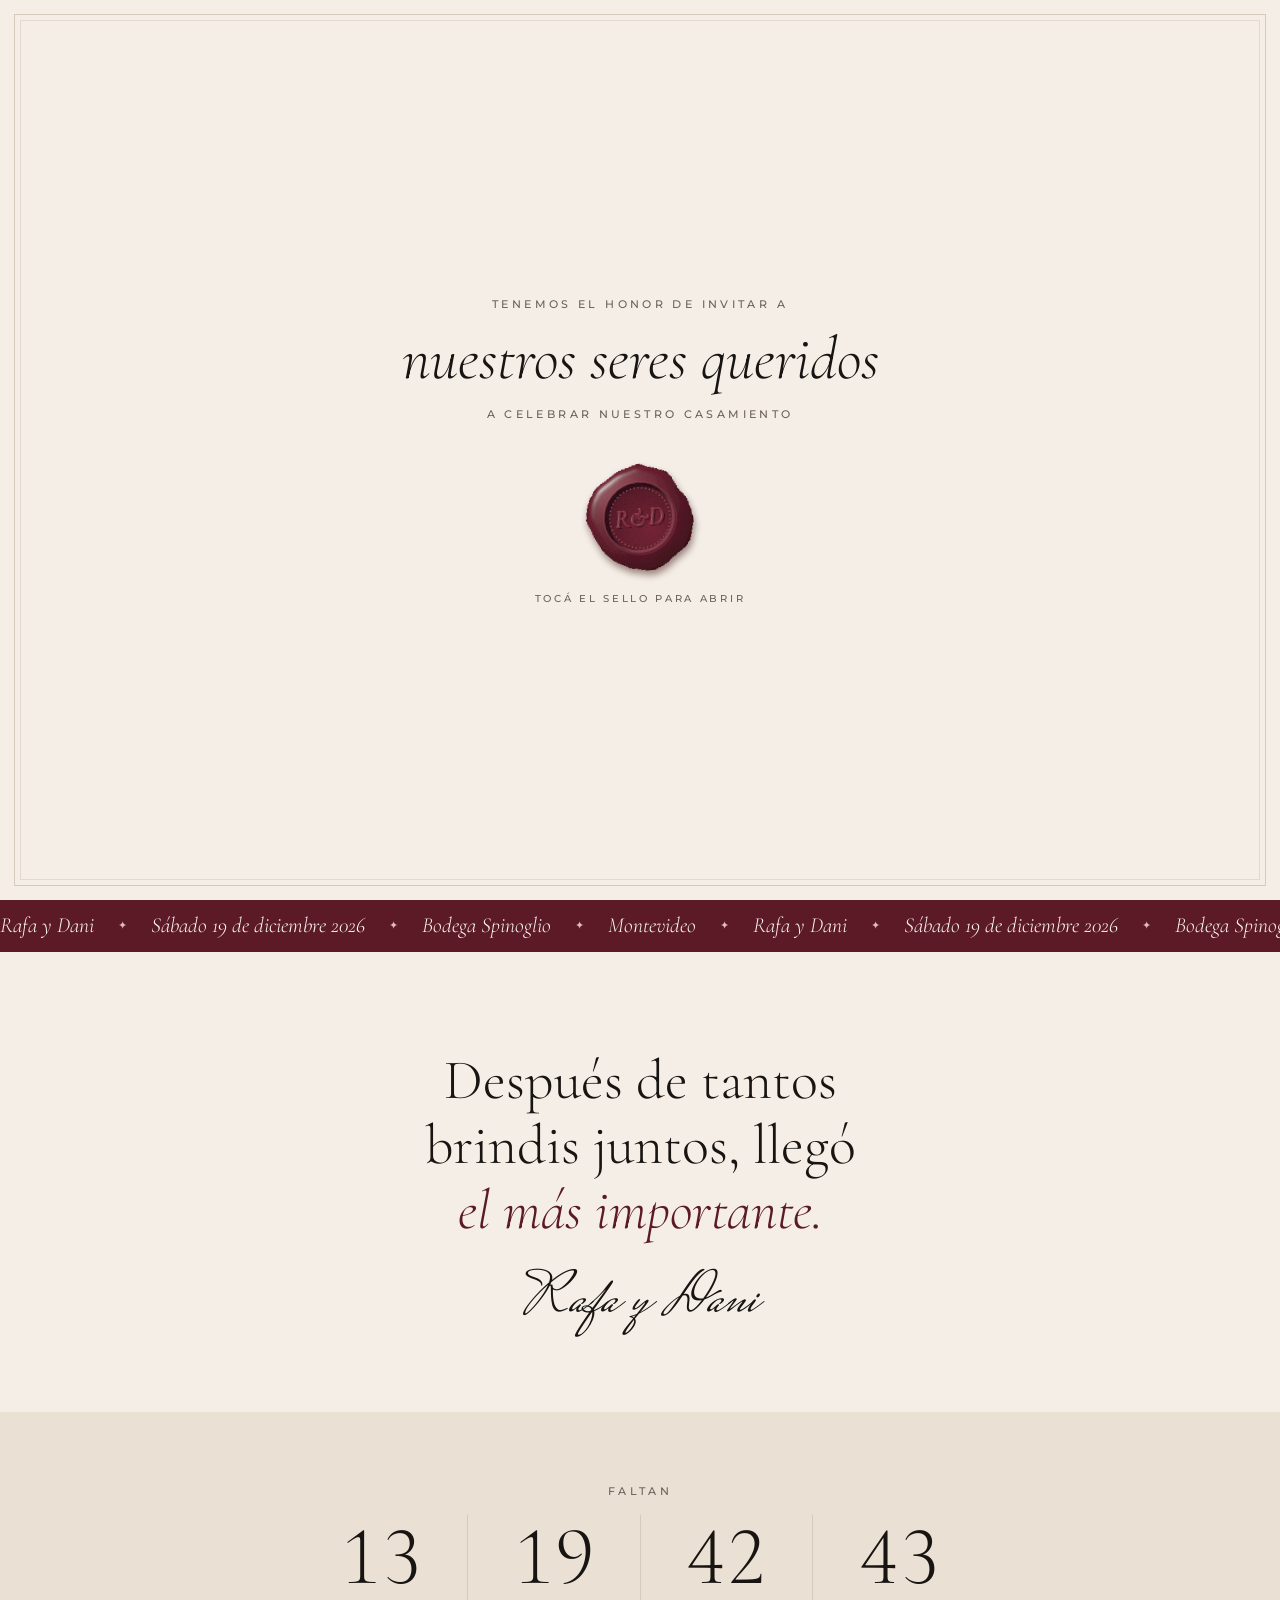
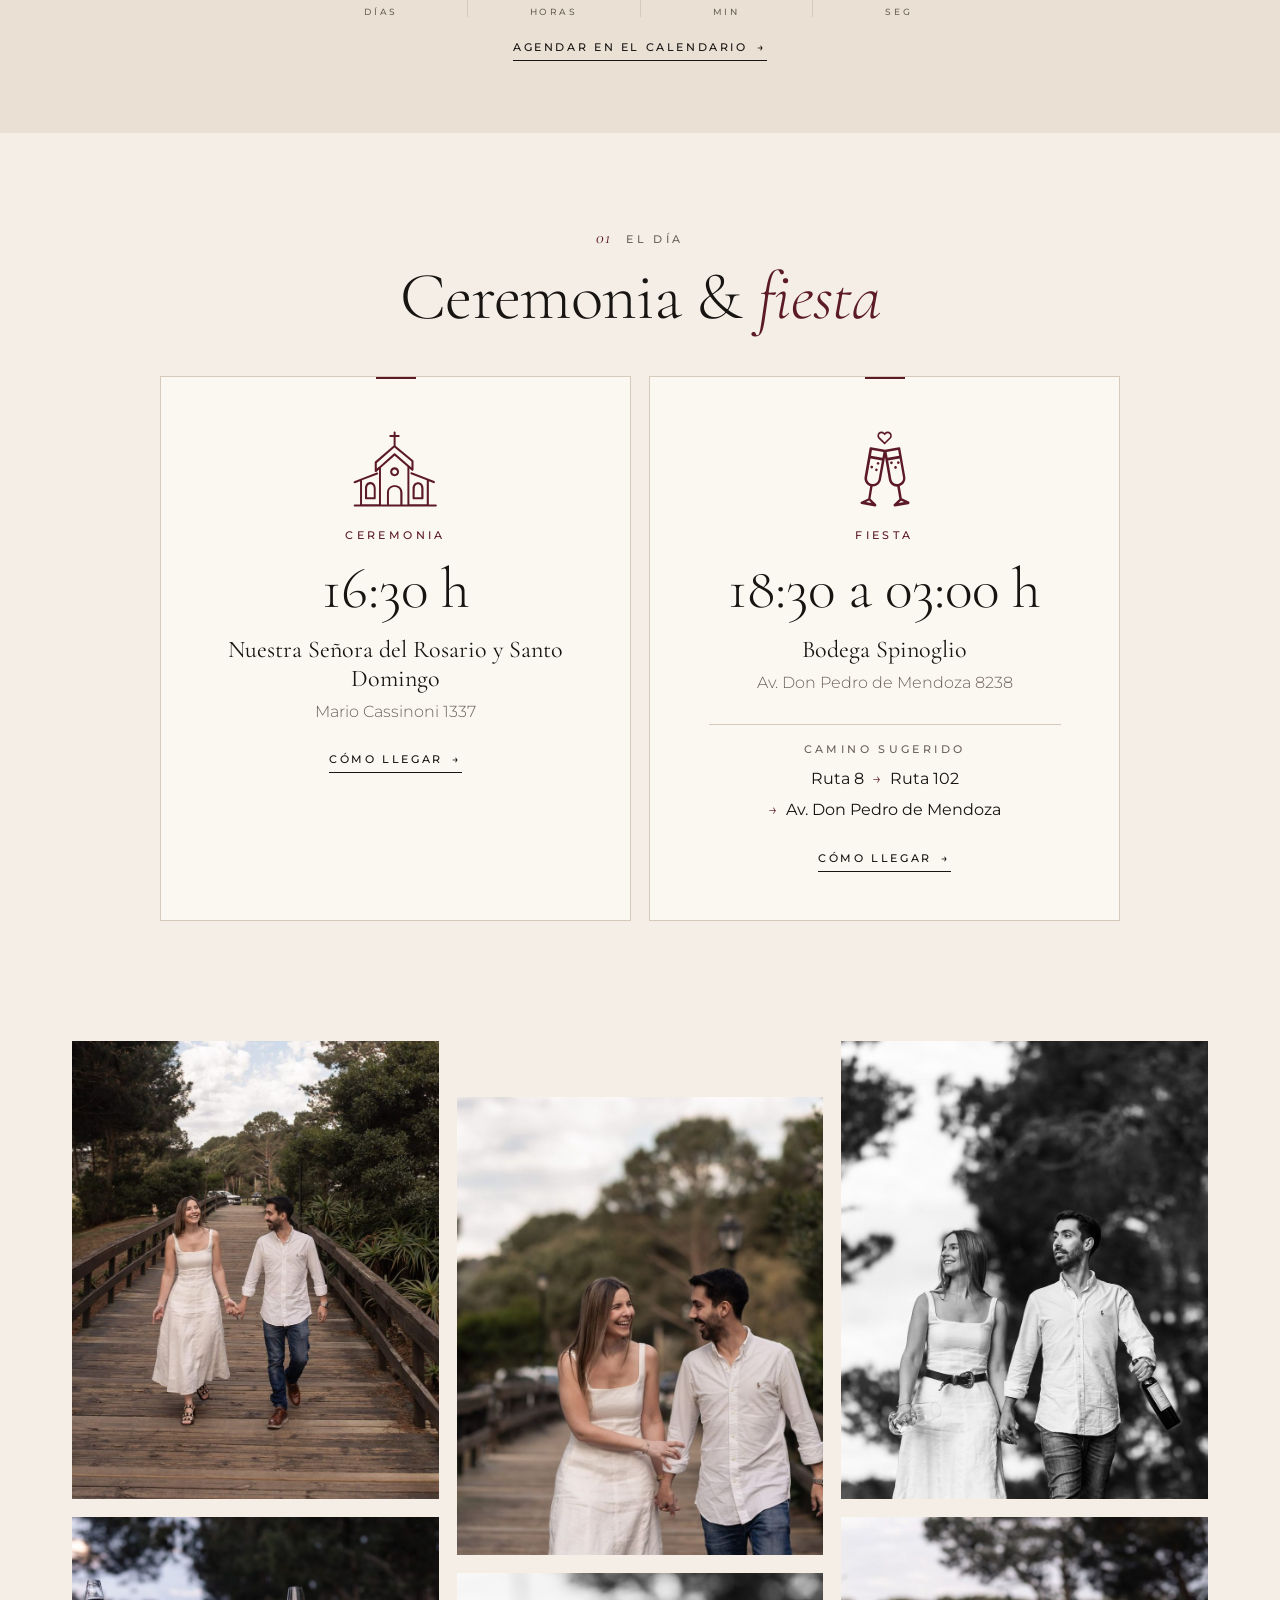
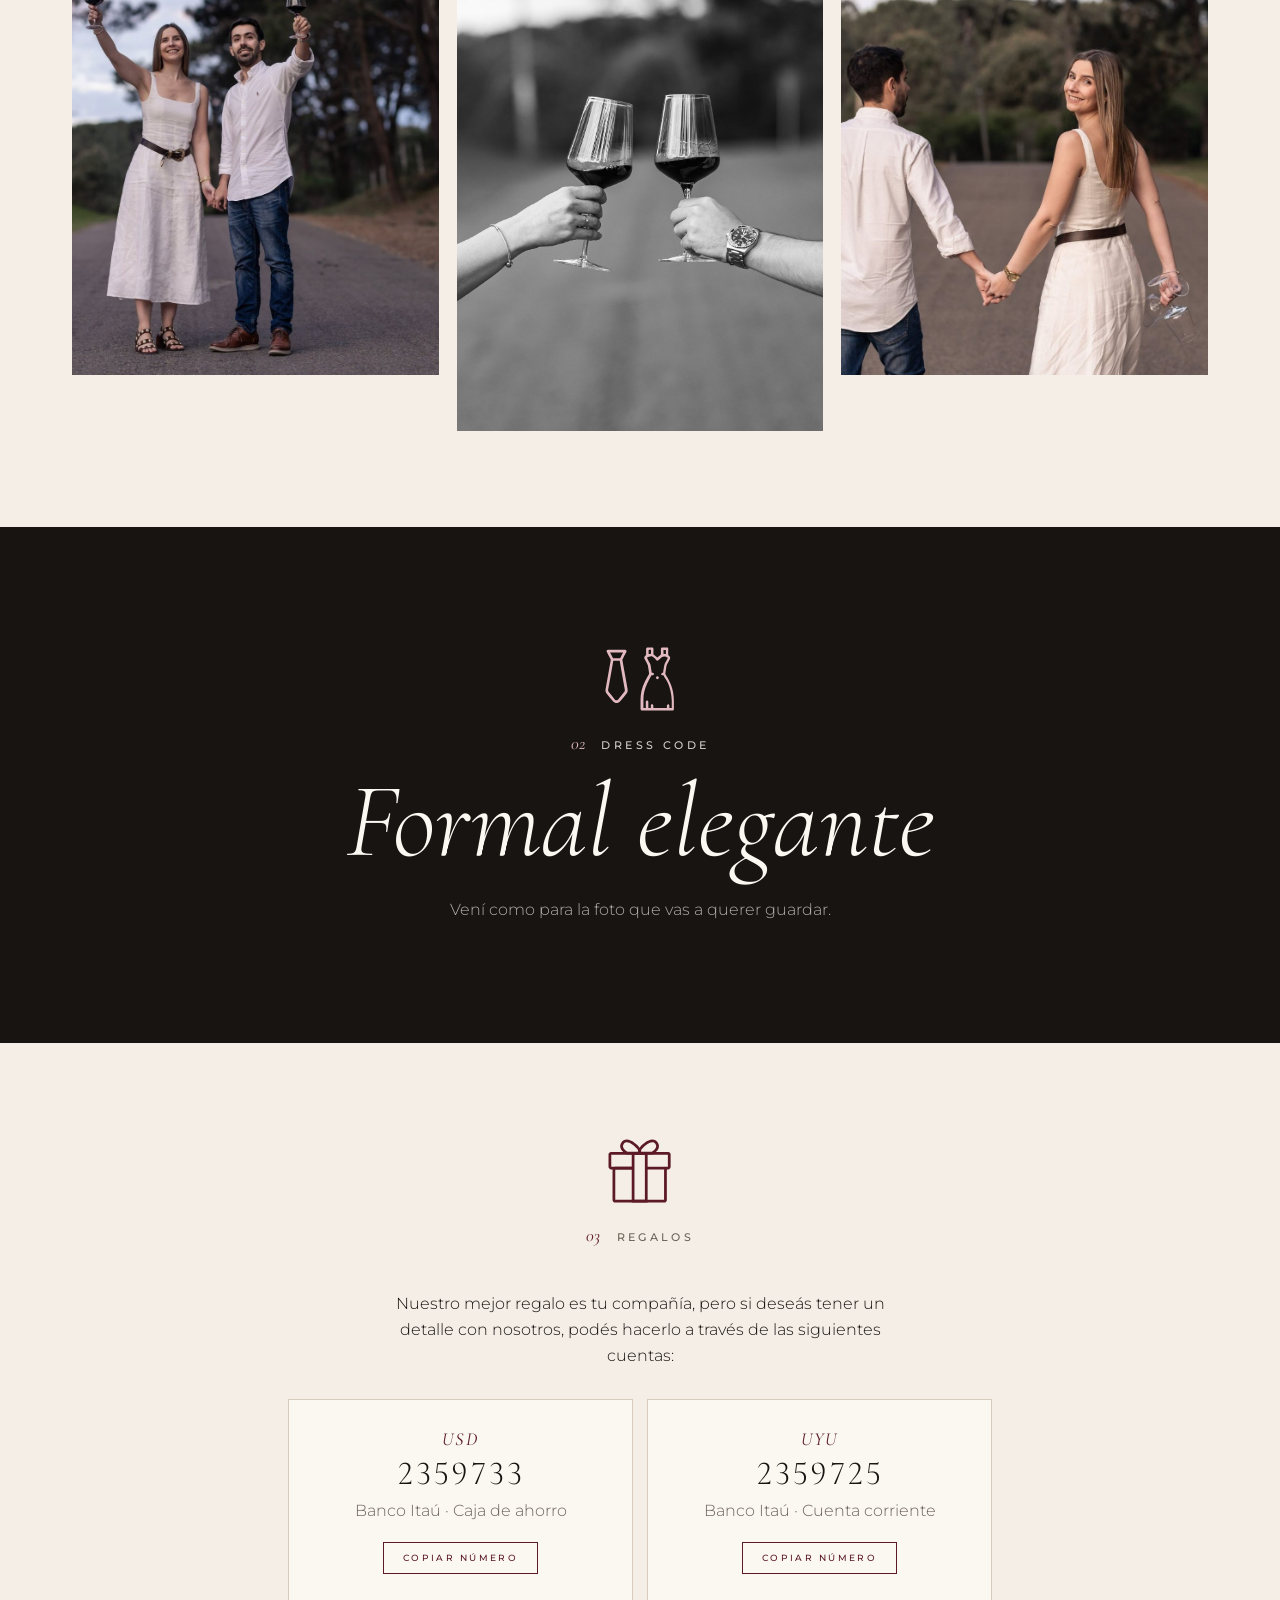
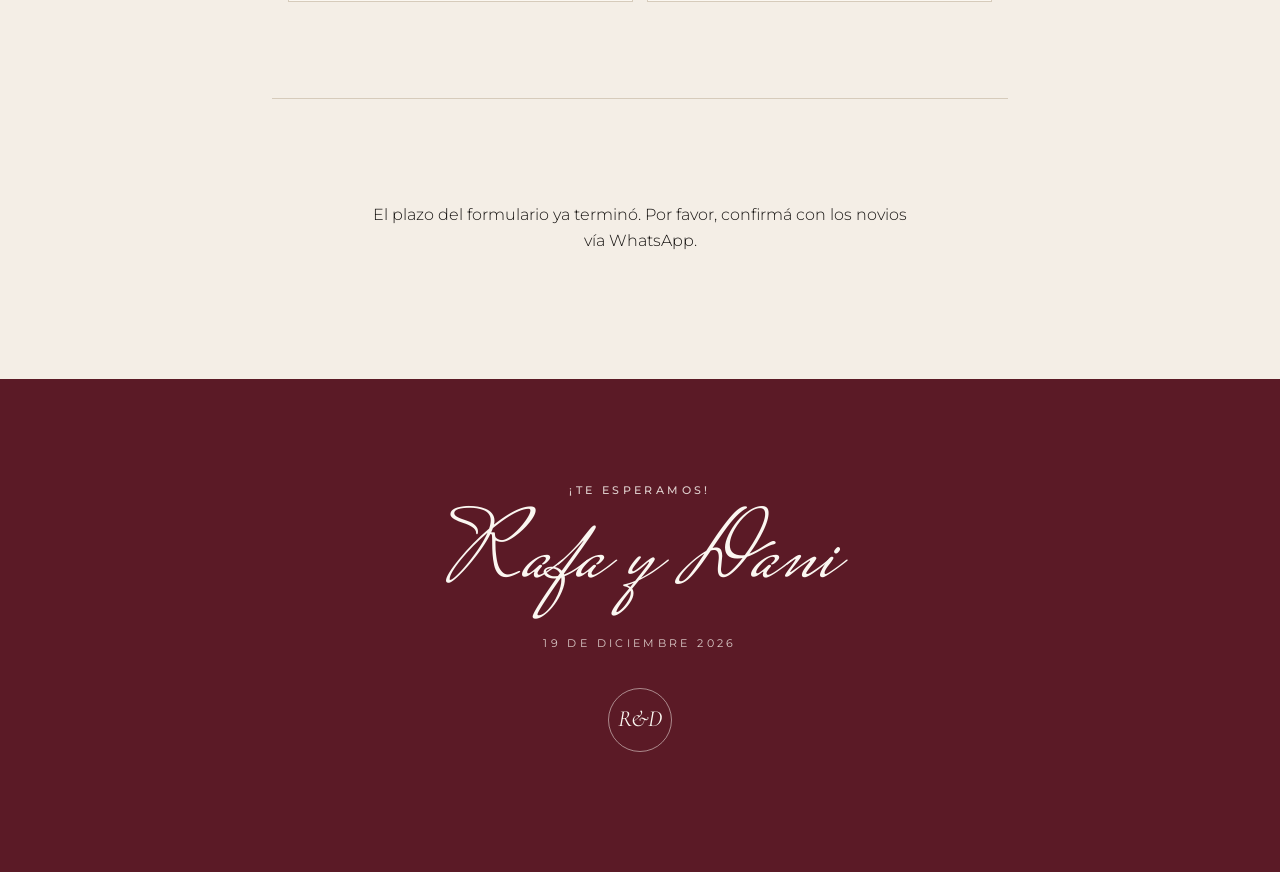
==== commit 0b5305c7: "v2: íconos en las secciones Dress code y Regalos Se suman los dos SVG que pasó el usuario (corbata y" ====
--- a/v2/index.html
+++ b/v2/index.html
@@ -20,7 +20,7 @@
   <link rel="preconnect" href="https://fonts.googleapis.com">
   <link rel="preconnect" href="https://fonts.gstatic.com" crossorigin>
   <link href="https://fonts.googleapis.com/css2?family=Cormorant+Garamond:ital,wght@0,300;0,400;0,500;1,300;1,400&family=Montserrat:ital,wght@0,300;0,400;0,500;1,300&family=Mrs+Saint+Delafield&display=swap" rel="stylesheet">
-  <link rel="stylesheet" href="v2/styles.css?v=20261017">
+  <link rel="stylesheet" href="v2/styles.css?v=20261018">
 </head>
 <body class="cerrado">
 
@@ -216,6 +216,12 @@
 
     <!-- Dress code: bloque oscuro -->
     <section class="bloque oscuro dress reveal">
+      <!-- Ícono: dress code (corbata y vestido) -->
+      <svg class="icono-seccion" viewBox="38.24 40.90 74.66 68.90" fill="currentColor" aria-hidden="true" focusable="false">
+        <path d="M50.7,43.8c3,0,6,0,9,0c1.6,0,2.2,1,1.5,2.4c-1.3,2.6-2.7,5.2-4,7.8c-0.2,0.3-0.3,0.8-0.2,1.1 c1,6,2.1,11.9,3.2,17.9c0.8,4.6,1.6,9.1,2.4,13.7c0.3,1.6-0.1,3-1.1,4.2c-2.3,2.8-4.5,5.6-6.9,8.4c-2.2,2.6-5.7,2.6-7.8,0 c-2.3-2.8-4.6-5.6-6.9-8.4c-1-1.3-1.3-2.7-1.1-4.3c1.5-8.2,2.9-16.5,4.4-24.7c0.4-2.3,0.8-4.5,1.2-6.8c0.1-0.3,0-0.7-0.1-0.9 c-1.3-2.6-2.7-5.3-4.1-7.9c-0.7-1.4-0.1-2.4,1.5-2.4C44.6,43.8,47.7,43.8,50.7,43.8z M54.1,55.8c-2.3,0-4.5,0-6.6,0 c-0.4,0-0.4,0.3-0.4,0.5c-1.8,10.2-3.6,20.5-5.5,30.7c-0.1,0.8,0,1.4,0.5,2.1c2.2,2.7,4.5,5.4,6.7,8.2c1.1,1.3,2.5,1.3,3.6,0 c1.9-2.3,3.8-4.6,5.6-6.9c2-2.4,1.8-1.8,1.3-5c-1.3-7.3-2.6-14.6-3.9-21.9C54.9,60.9,54.6,58.4,54.1,55.8z M57.7,46.7 c-4.7,0-9.3,0-14,0c1,2,2.1,4,3.1,6c0.1,0.1,0.3,0.2,0.5,0.2c2.3,0,4.6,0,6.9,0c0.2,0,0.4-0.1,0.5-0.2 C55.6,50.7,56.6,48.7,57.7,46.7z"/>
+        <path d="M112.4,98.7c0,0.2,0,0.5,0,0.7c0,2.7,0,5.5,0,8.2c0,0.8-0.2,1.3-0.9,1.7c-11.3,0-22.6,0-33.9,0 c-0.8-0.4-1.1-1-1.1-1.9c0-3.1,0-6.3,0-9.4C76.4,91.1,78,84.7,81,78.5c1.4-2.8,3-5.6,4.5-8.3c0.2-0.3,0.2-0.7,0.2-1 c-0.4-2.8-0.8-5.6-1.3-8.3c-0.1-0.3-0.2-0.7-0.3-1c-1.1-2-2.1-4.1-3.2-6c-0.6-1-0.5-1.8,0.1-2.7c0.3-0.4,0.5-0.8,0.9-1.1 c0.6-0.4,0.6-0.9,0.6-1.5c0-1.8,0-3.6,0-5.4c0-1.3,0.5-1.8,1.8-1.8c1.5,0,3,0,4.4,0c1.3,0,1.7,0.4,1.7,1.7c0,1.8,0,3.6,0,5.4 c0,0.2,0.1,0.5,0.2,0.6c1.3,1,2.6,2,3.9,3c1.2-0.9,2.4-1.9,3.7-2.9c0.1-0.1,0.2-0.4,0.2-0.6c0-1.8,0-3.6,0-5.4 c0-1.3,0.5-1.8,1.8-1.8c1.5,0,3.1,0,4.6,0c1.1,0,1.5,0.5,1.5,1.5c0,2,0,4.1,0,6.1c0,0.5,0.1,0.8,0.5,1.1c0.5,0.4,0.9,0.9,1.2,1.4 c0.5,0.7,0.6,1.5,0.1,2.4c-1,1.9-2,3.8-3,5.7c-0.6,1.1-0.7,2.3-0.9,3.4c-0.4,2.1-0.7,4.2-1,6.4c0,0.2,0,0.5,0,0.6 c0.7,1.3,1.4,2.5,2.2,3.8C108.2,78.8,112.4,86.4,112.4,98.7z M103.3,75.2c-0.5-0.9-1-1.7-1.4-2.5c-0.4-0.9-0.9-1.6-2-1.3 c0,0,0,0-0.1,0c-0.7-0.1-1.2-0.7-1.1-1.3c0-0.6,0.5-1.2,1.1-1.3c0.3,0,0.6,0,0.9-0.1c0-0.1,0.1-0.2,0.1-0.3c0.3-2.1,0.6-4.2,1-6.2 c0.2-1.2,0.3-2.4,0.9-3.6c1-1.8,1.9-3.6,2.9-5.4c0.2-0.4,0.2-0.6-0.1-0.9c-1.3-1.3-4.3-1.8-5.8-0.7c-1.3,1-2.5,2.1-3.7,3.3 c-1.1,1.1-1.7,1.1-2.7,0c-0.7-0.8-1.4-1.6-2.2-2.3c-1.1-1-2.3-1.8-3.9-1.6c-1.1,0.1-2.2,0.3-3.1,0.9c-0.7,0.5-0.7,0.6-0.3,1.3 c1,1.9,2,3.8,3,5.7c0.2,0.3,0.3,0.6,0.4,1c0.3,1.5,0.5,3,0.7,4.5c0.2,1.4,0.5,2.9,0.7,4.3c0.4,0,0.7,0,1.1,0 c0.7,0.1,1.3,0.6,1.3,1.3c0,0.7-0.5,1.2-1.2,1.3c-0.4,0-0.8,0-1.1,0c-0.2,0-0.5,0.2-0.6,0.3c-1.6,3-3.3,5.9-4.7,9 c-2.4,5.2-3.8,10.7-3.8,16.5c0,3,0,6,0,9c0,0.1,0,0.3,0,0.4c0.9,0,1.7,0,2.6,0c0-2.2,0-4.3,0-6.4c0-0.9,0.6-1.5,1.4-1.5 c0.7,0,1.3,0.6,1.3,1.5c0,1.3,0,2.5,0,3.8c0,0.9,0,1.8,0,2.6c0.9,0,1.8,0,2.7,0c0-0.9,0-1.8,0-2.6c0-0.7,0.6-1.3,1.3-1.3 c0.7,0,1.3,0.5,1.4,1.2c0,0.3,0,0.6,0,0.9c0,0.6,0,1.3,0,1.9c4.8,0,9.4,0,14.1,0c0.1,0,0.3,0,0.5,0c0-0.9,0-1.7,0-2.6 c0-0.6,0.3-1.1,0.9-1.3c0.5-0.2,1,0,1.4,0.4c0.2,0.3,0.3,0.7,0.3,1.1c0.1,0.8,0,1.6,0,2.4c0.9,0,1.8,0,2.6,0c0-2.7,0-5.4,0-8.1 C109.8,88.2,106.2,79,103.3,75.2z M101.2,48.2c0.9,0.1,1.7,0.2,2.6,0.3c0-1.5,0-3,0-4.4c-0.9,0-1.7,0-2.6,0 C101.2,45.4,101.2,46.8,101.2,48.2z M85.2,44c0,1.5,0,3,0,4.4c0.9-0.1,1.7-0.2,2.6-0.3c0-1.4,0-2.8,0-4.2C86.9,44,86.2,44,85.2,44z"/>
+        <path d="M96.2,74c0,0.8-0.7,1.5-1.5,1.5s-1.5-0.7-1.5-1.5s0.7-1.5,1.5-1.5C95.5,72.5,96.2,73.3,96.2,74z"/>
+      </svg>
       <p class="ojo ojo--claro"><span class="num">02</span> Dress code</p>
       <p class="dress__valor" data-bind="dressCode"></p>
       <p class="dress__nota">Vení como para la foto que vas a querer guardar.</p>
@@ -224,6 +230,14 @@
     <!-- Regalos -->
     <section class="bloque regalos reveal">
       <header class="encabezado">
+        <!-- Ícono: regalos (caja con moño) -->
+        <svg class="icono-seccion" viewBox="44.67 50.09 61.00 61.83" fill="currentColor" aria-hidden="true" focusable="false">
+          <path d="M102.875,79.505H81.636v-2.646h20.881l0.006-11.585H47.814v11.585h21.102v2.646H47.679 c-1.336,0-2.509-1.173-2.509-2.511V64.92c0-1.286,1.102-2.292,2.509-2.292h55.196c1.329,0,2.295,0.965,2.295,2.292v12.074 C105.168,78.401,104.161,79.505,102.875,79.505z"/>
+          <path d="M99.21,111.417H51.56c-1.337,0-2.509-1.172-2.509-2.51V79.15c0-1.286,1.103-2.293,2.509-2.293h17.356 v2.646h-17.22v29.266h47.157l0.005-29.619c0,0.138,0.162,0.301,0.3,0.301v-2.646c1.315,0,2.348,1.03,2.348,2.346v29.756 C101.504,110.314,100.494,111.417,99.21,111.417z"/>
+          <path d="M82.959,111.417H67.594v-48.79h15.365V111.417L82.959,111.417z M70.238,108.771h10.075V65.274H70.238 V108.771z"/>
+          <path d="M87.565,65.117H76.893c-0.859,0-2.128-0.78-2.685-2.042c-0.507-1.154-0.625-3.064,1.708-5.616 c1.473-1.61,6.663-6.867,11.609-6.867c2.216,0,4.071,1.079,5.361,3.12c0.999,1.577,1.276,3.221,0.824,4.887 c-1.029,3.819-5.662,6.267-5.858,6.37L87.565,65.117z M77.062,62.472h9.844c1.209-0.699,3.704-2.501,4.258-4.567 c0.25-0.935,0.084-1.843-0.509-2.779c-0.816-1.29-1.81-1.889-3.128-1.889c-3.072,0-7.123,3.235-9.655,6.008 c-0.97,1.057-1.438,2.014-1.289,2.625C76.664,62.199,76.928,62.397,77.062,62.472z"/>
+          <path d="M73.473,65.117H62.799l-0.286-0.147c-0.195-0.103-4.832-2.55-5.861-6.37 c-0.45-1.666-0.173-3.31,0.825-4.887c1.292-2.041,3.146-3.12,5.362-3.12c4.943,0,10.134,5.256,11.607,6.867 c2.333,2.552,2.217,4.463,1.709,5.616C75.601,64.337,74.329,65.117,73.473,65.117z M63.463,62.472h9.842 c0.134-0.075,0.397-0.273,0.478-0.602c0.148-0.611-0.319-1.568-1.288-2.626c-2.534-2.771-6.584-6.007-9.655-6.007 c-1.318,0-2.312,0.599-3.127,1.889c-0.593,0.936-0.759,1.845-0.51,2.779C59.758,59.971,62.253,61.773,63.463,62.472z"/>
+        </svg>
         <p class="ojo"><span class="num">03</span> Regalos</p>
       </header>
       <p class="texto" data-bind="regalos.texto"></p>
@@ -295,8 +309,8 @@
     </button>
   </div>
 
-  <script src="config.js?v=20261017"></script>
-  <script src="app.js?v=20261017"></script>
-  <script src="v2/v2.js?v=20261017"></script>
+  <script src="config.js?v=20261018"></script>
+  <script src="app.js?v=20261018"></script>
+  <script src="v2/v2.js?v=20261018"></script>
 </body>
 </html>
